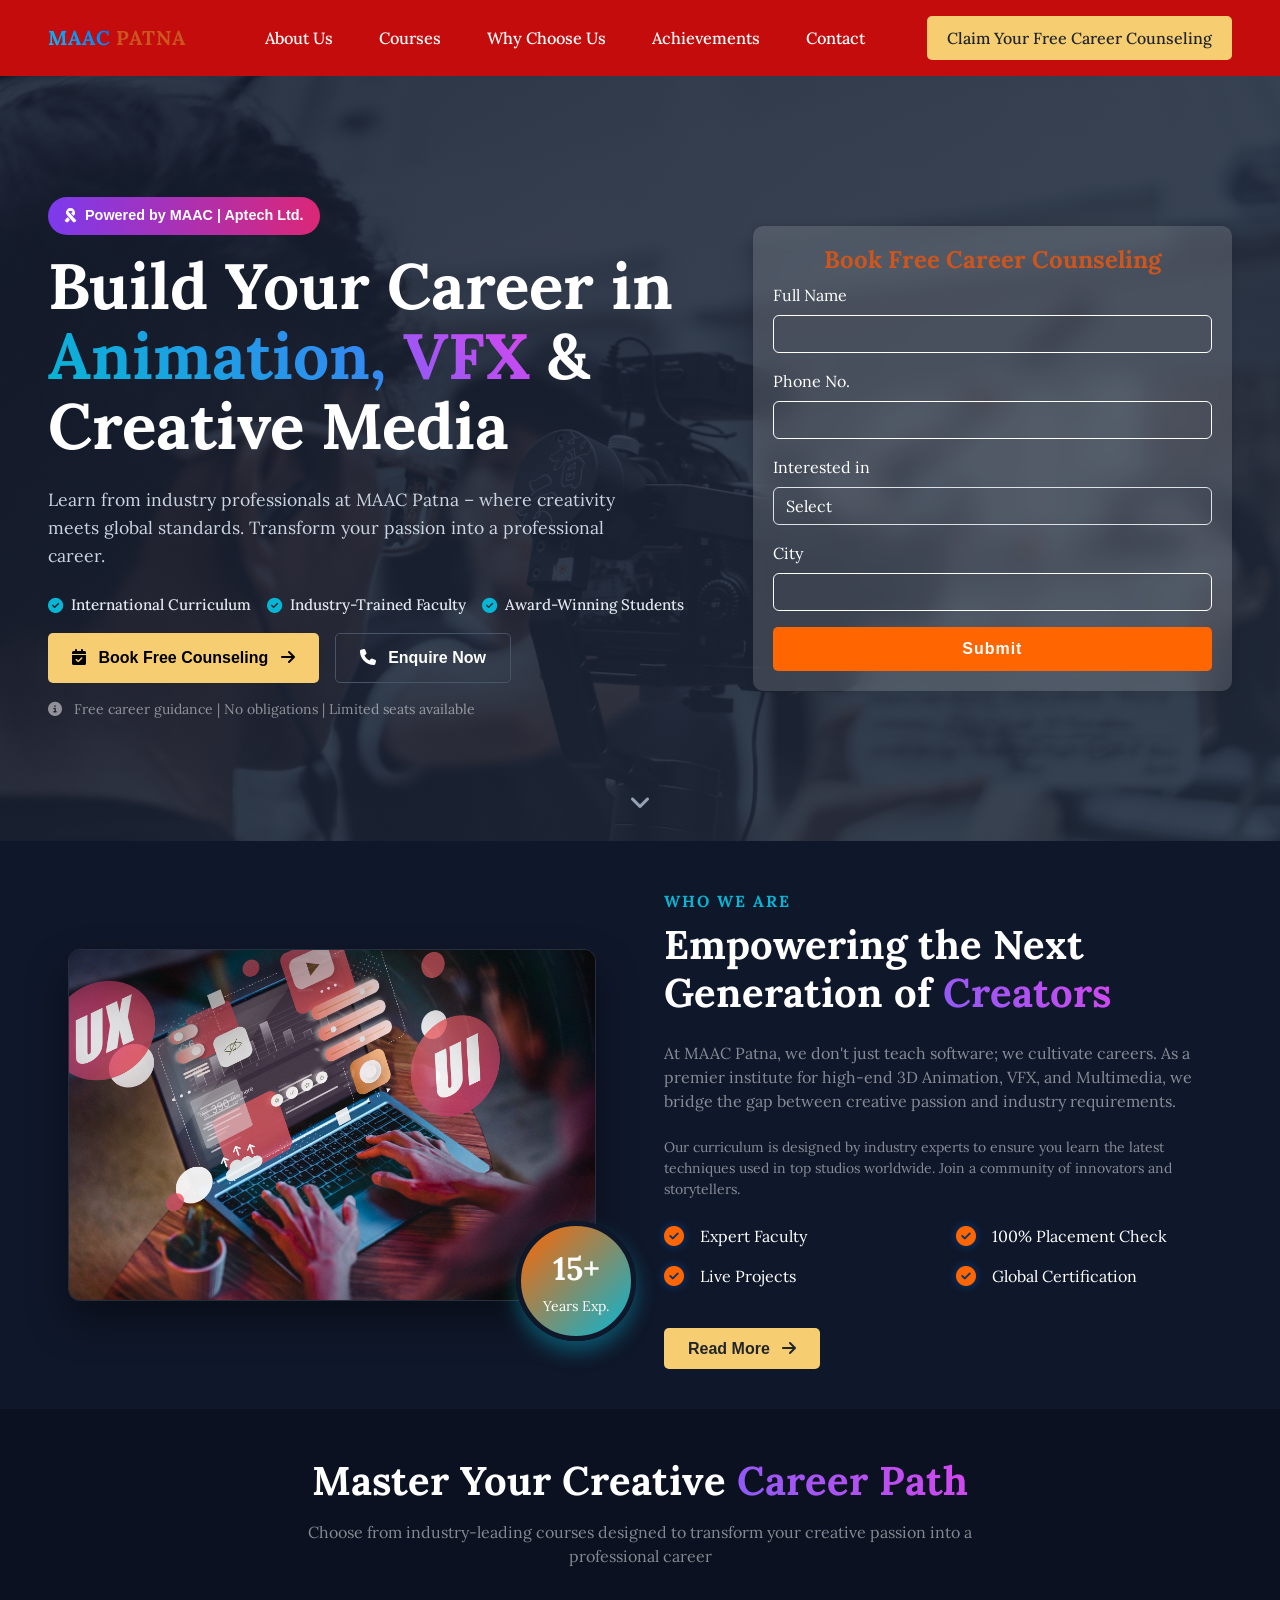
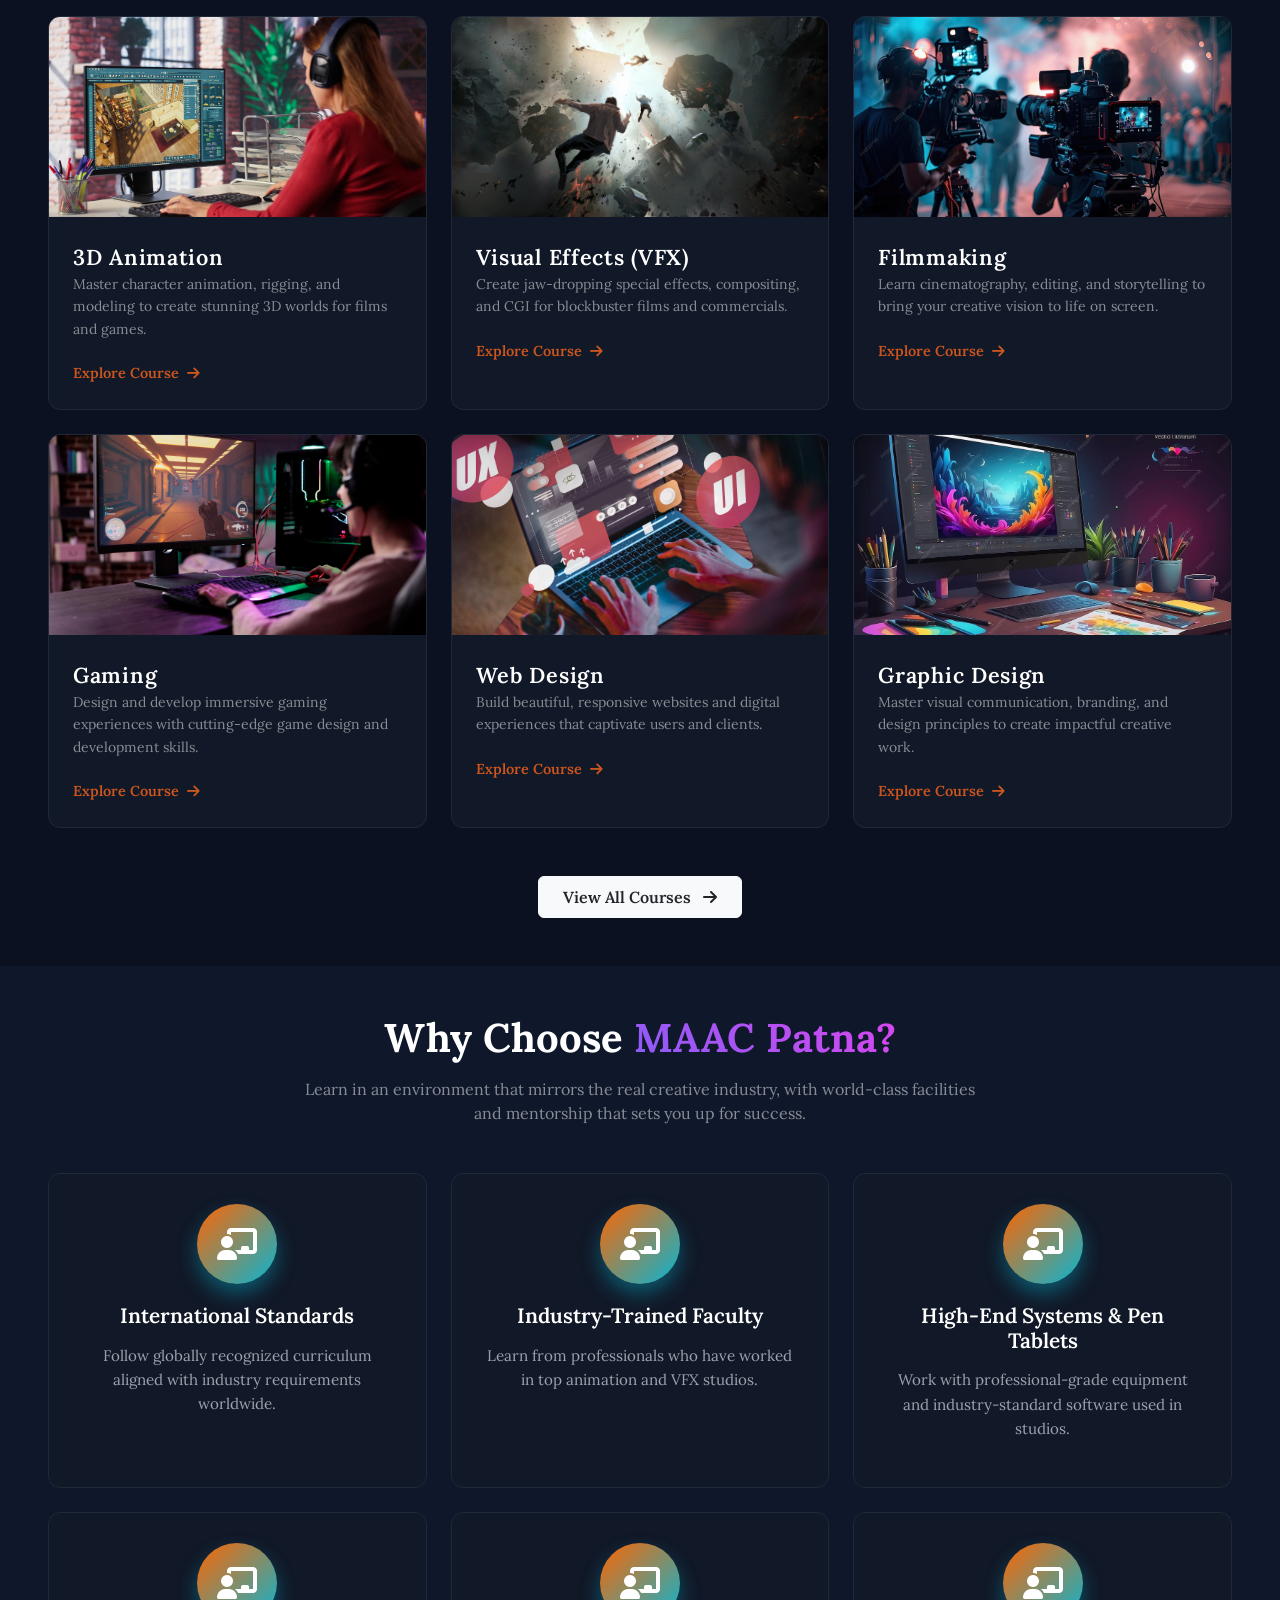
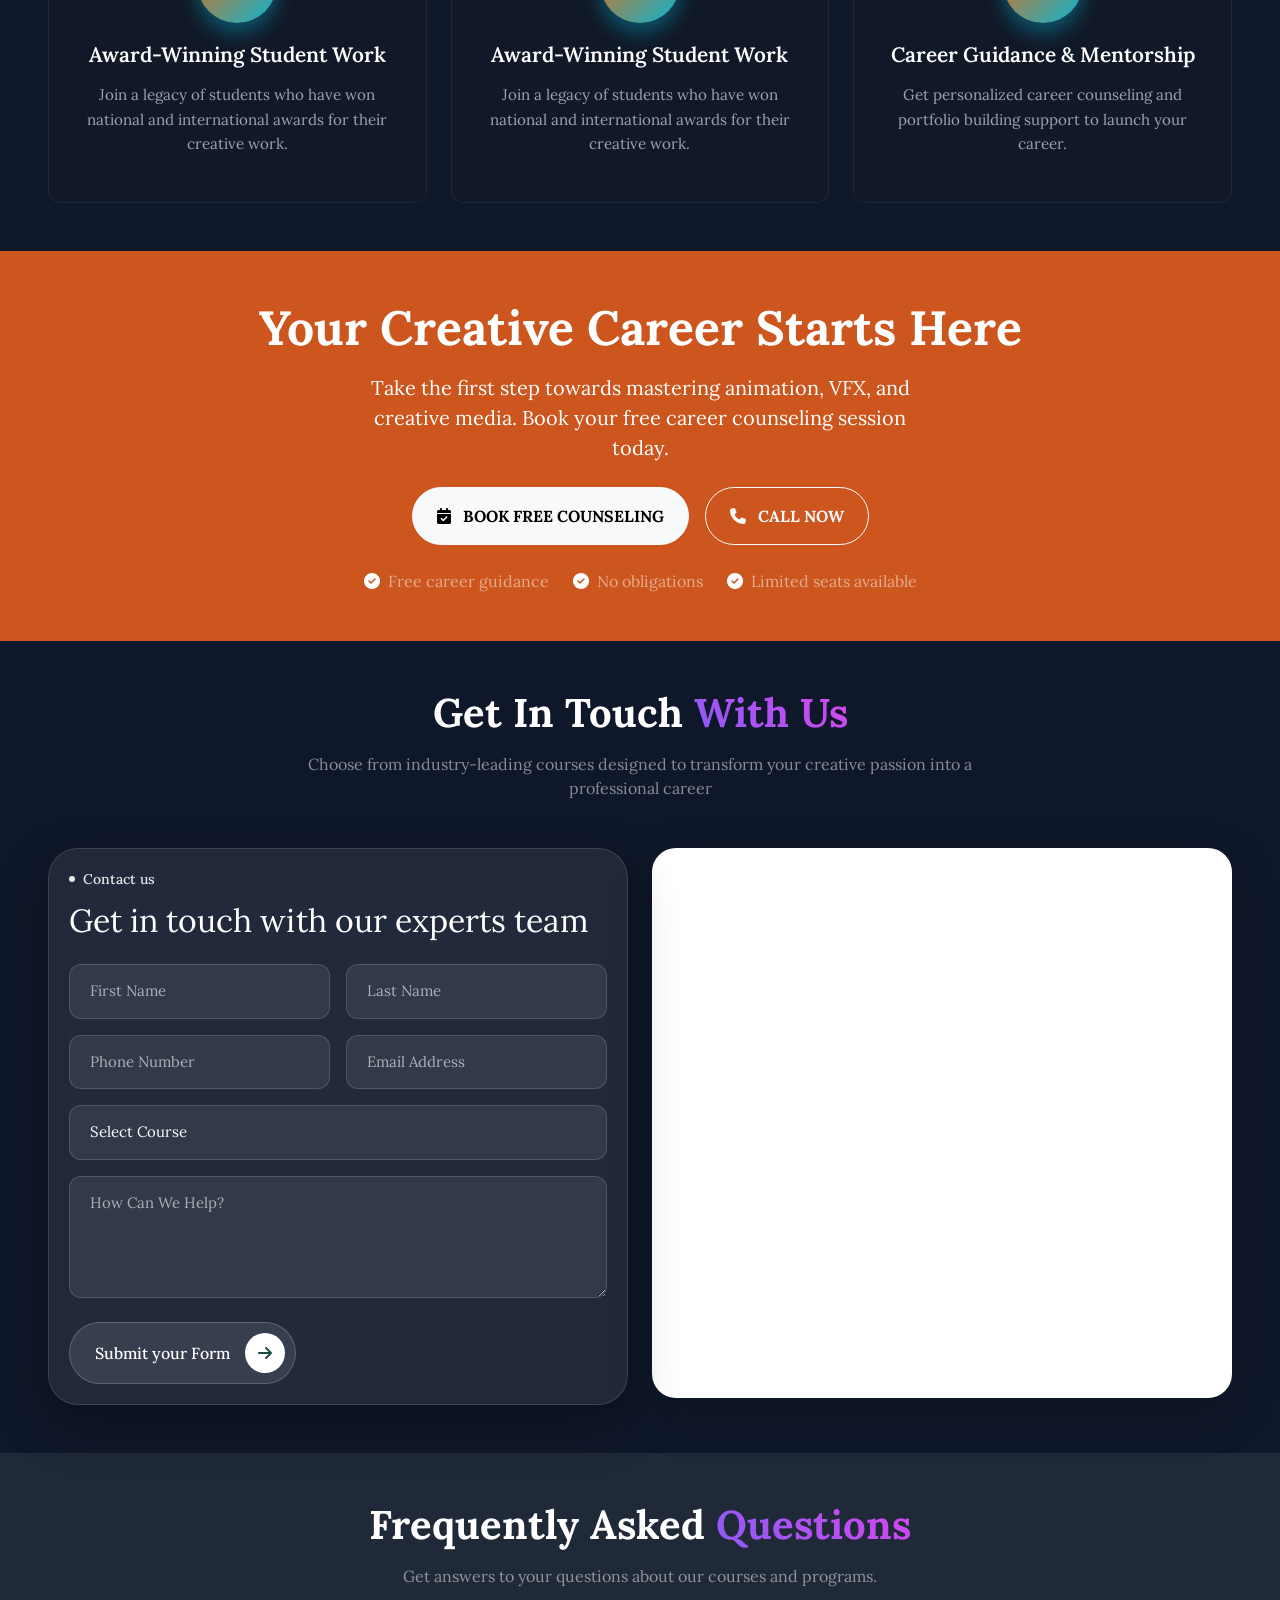
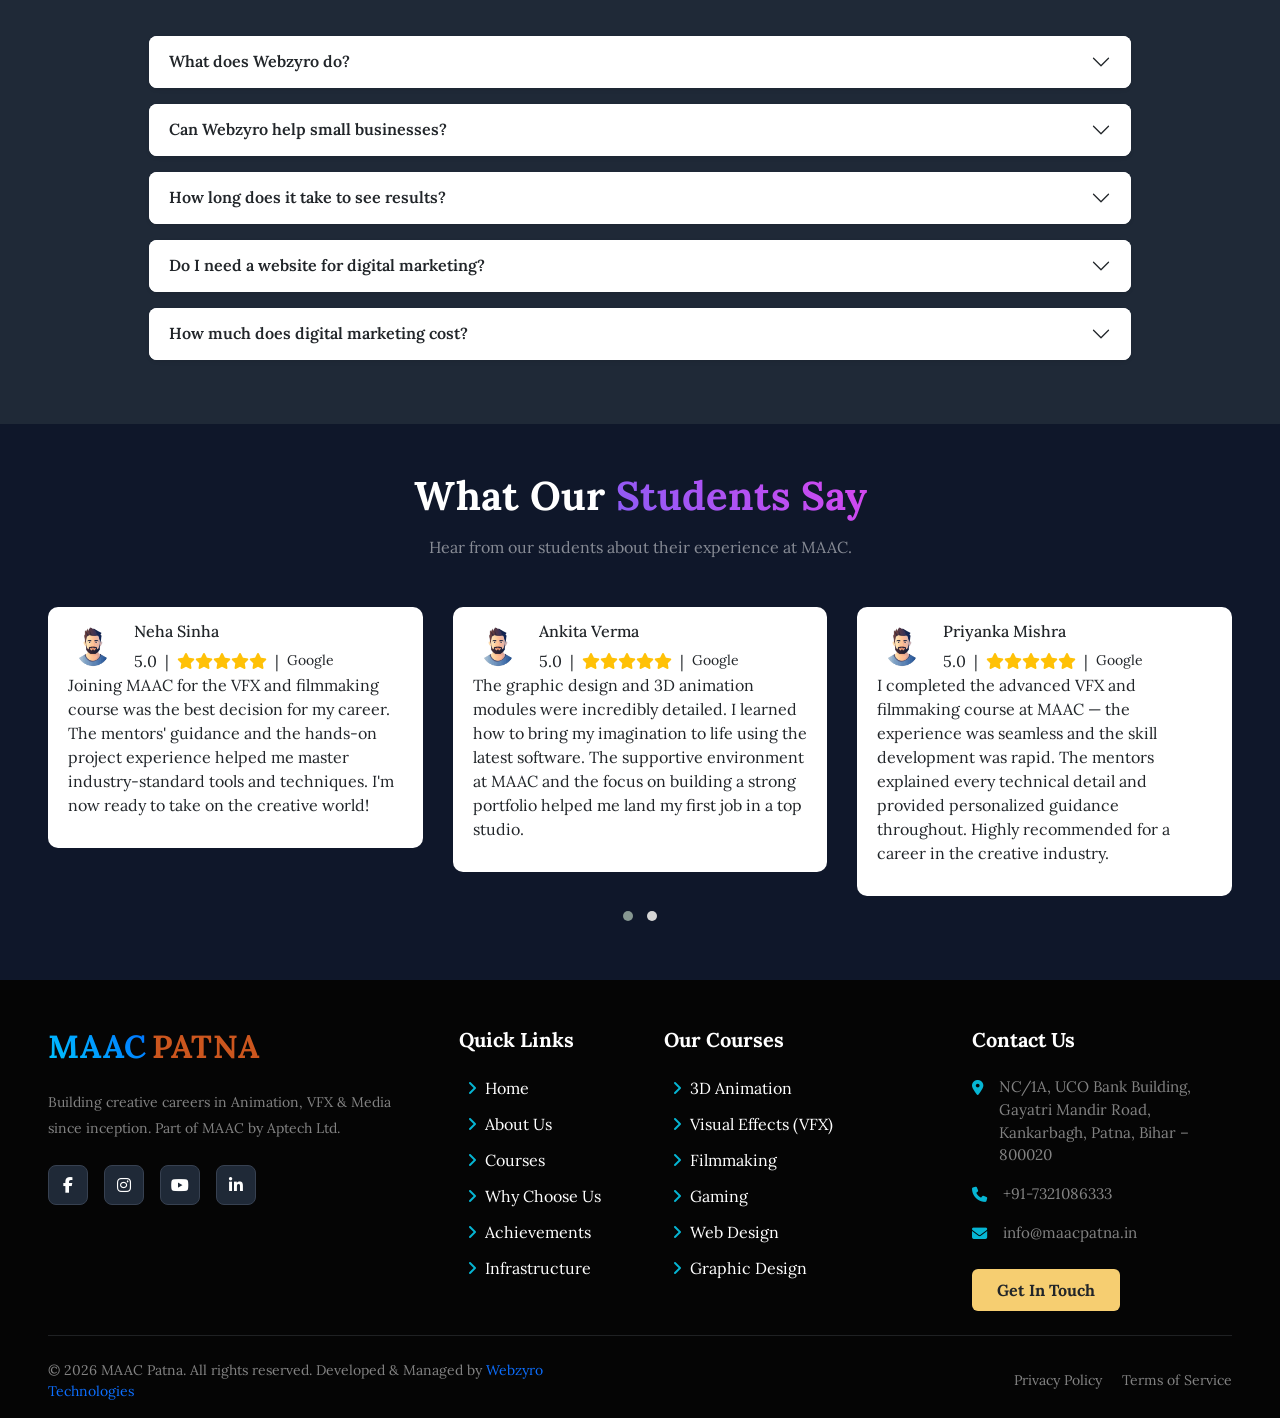
==== index.html @ 17f96e4e "create testimonial section" ====
<!doctype html>
<html lang="en">
  <head>
    <meta charset="UTF-8" />
    <meta name="viewport" content="width=device-width, initial-scale=1.0" />
    <title>Maac Patna</title>
    <link rel="stylesheet" href="style.css" />
    <!-- Bootstrap -->
    <link
      href="https://cdn.jsdelivr.net/npm/bootstrap@5.3.3/dist/css/bootstrap.min.css"
      rel="stylesheet"
      integrity="sha384-QWTKZyjpPEjISv5WaRU9OFeRpok6YctnYmDr5pNlyT2bRjXh0JMhjY6hW+ALEwIH"
      crossorigin="anonymous"
    />

    <!-- Fontawesome -->
    <link href="https://unpkg.com/aos@2.3.1/dist/aos.css" rel="stylesheet" />
    <link
      rel="stylesheet"
      href="https://cdnjs.cloudflare.com/ajax/libs/font-awesome/6.7.2/css/all.min.css"
      integrity="sha512-Evv84Mr4kqVGRNSgIGL/F/aIDqQb7xQ2vcrdIwxfjThSH8CSR7PBEakCr51Ck+w+/U6swU2Im1vVX0SVk9ABhg=="
      crossorigin="anonymous"
      referrerpolicy="no-referrer"
    />

    <!-- Owl Carousel -->
    <link
      rel="stylesheet"
      href="https://cdnjs.cloudflare.com/ajax/libs/OwlCarousel2/2.3.4/assets/owl.carousel.min.css"
    />
    <link
      rel="stylesheet"
      href="https://cdnjs.cloudflare.com/ajax/libs/OwlCarousel2/2.3.4/assets/owl.theme.default.min.css"
    />
  </head>
  <body>
    <!-- Navbar -->
    <nav class="navbar navbar-expand-lg custom-navbar py-3">
      <div class="container-fluid px-5">
        <a class="navbar-brand" href="/">
          <!-- Assuming user wants the text styled like the logo -->
          <!-- There is also a graphic in the image, but user said "in brand logo only add text Maac Patna" -->
          <!-- I'll add a placeholder icon if I can, but strict text request: -->
          <span class="brand-maac">MAAC</span>
          <span class="brand-patna">PATNA</span>
        </a>
        <button
          class="navbar-toggler"
          type="button"
          data-bs-toggle="collapse"
          data-bs-target="#navbarSupportedContent"
          aria-controls="navbarSupportedContent"
          aria-expanded="false"
          aria-label="Toggle navigation"
        >
          <span class="navbar-toggler-icon" style="filter: invert(1)"></span>
        </button>
        <div class="collapse navbar-collapse" id="navbarSupportedContent">
          <ul class="navbar-nav mx-auto mb-2 mb-lg-0">
            <li class="nav-item">
              <a class="nav-link" href="#">About Us</a>
            </li>
            <li class="nav-item">
              <a class="nav-link" href="#">Courses</a>
            </li>
            <li class="nav-item">
              <a class="nav-link" href="#">Why Choose Us</a>
            </li>
            <li class="nav-item">
              <a class="nav-link" href="#">Achievements</a>
            </li>
            <li class="nav-item">
              <a class="nav-link" href="#">Contact</a>
            </li>
          </ul>
          <div class="d-flex">
            <a href="#" class="btn-cta">Claim Your Free Career Counseling</a>
          </div>
        </div>
      </div>
    </nav>

    <!-- Main -->
    <main>
      <!-- Hero Section -->
      <section class="hero-section d-flex align-items-center">
        <div class="container-fluid px-2 px-lg-5">
          <div class="row g-4 align-items-center">
            <div class="col-lg-7 text-white">
              <div
                class="badge-custom mb-3"
                data-aos="fade-down"
                data-aos-delay="100"
              >
                <i class="fa-solid fa-ribbon me-2"></i> Powered by MAAC | Aptech
                Ltd.
              </div>
              <h1
                class="hero-title mb-4"
                data-aos="fade-up"
                data-aos-delay="200"
              >
                Build Your Career in
                <span class="text-gradient-cyan">Animation,</span>
                <span class="text-gradient-purple">VFX</span> & Creative Media
              </h1>
              <p class="hero-text mb-4" data-aos="fade-up" data-aos-delay="300">
                Learn from industry professionals at MAAC Patna – where
                creativity meets global standards. Transform your passion into a
                professional career.
              </p>

              <div
                class="d-flex flex-wrap gap-3 mb-3"
                data-aos="fade-up"
                data-aos-delay="400"
              >
                <div class="feature-item">
                  <i class="fa-solid fa-circle-check text-cyan me-2"></i>
                  International Curriculum
                </div>
                <div class="feature-item">
                  <i class="fa-solid fa-circle-check text-cyan me-2"></i>
                  Industry-Trained Faculty
                </div>
                <div class="feature-item">
                  <i class="fa-solid fa-circle-check text-cyan me-2"></i>
                  Award-Winning Students
                </div>
              </div>

              <div
                class="d-flex flex-wrap gap-3"
                data-aos="fade-up"
                data-aos-delay="500"
              >
                <button class="btn-hero-primary">
                  <i class="fa-solid fa-calendar-check me-2"></i> Book Free
                  Counseling <i class="fa-solid fa-arrow-right ms-2"></i>
                </button>
                <button class="btn-hero-secondary">
                  <i class="fa-solid fa-phone me-2"></i> Enquire Now
                </button>
              </div>

              <div
                class="mt-3 text-white-50 small"
                data-aos="fade-in"
                data-aos-delay="600"
              >
                <i class="fa-solid fa-circle-info me-2"></i> Free career
                guidance | No obligations | Limited seats available
              </div>
            </div>
            <div class="col-lg-5">
              <form id="hero-form">
                <h4>Book Free Career Counseling</h4>
                <div class="mb-3">
                  <label for="name" class="form-label">Full Name</label>
                  <input
                    type="text"
                    class="form-control"
                    id="name"
                    name="name"
                    autocomplete="off"
                    required
                  />
                </div>
                <div class="mb-3">
                  <label for="phone" class="form-label">Phone No.</label>
                  <input
                    type="tel"
                    class="form-control"
                    autocomplete="off"
                    id="phone"
                    name="phone"
                    title="Phone number must be 10 to 12 digits"
                    pattern="^(?:\+91|91)?[6-9]\d{9}$"
                    required
                  />
                </div>
                <div class="mb-3">
                  <label for="interested" class="form-label"
                    >Interested in</label
                  >
                  <select
                    name="interested"
                    id="interested"
                    class="form-control"
                    style="background-color: transparent; color: white"
                  >
                    <option value="" disabled selected>Select</option>
                    <option value="Animation">Animation</option>
                    <option value="VFX">VFX</option>
                    <option value="Creative Media">Creative Media</option>
                  </select>
                </div>

                <div class="mb-3">
                  <label for="city" class="form-label">City</label>
                  <input
                    type="text"
                    class="form-control"
                    autocomplete="off"
                    id="city"
                    name="city"
                    required
                  />
                </div>
                <button type="submit" class="btn btn-primary">Submit</button>
              </form>
            </div>
          </div>
        </div>

        <div class="scroll-down-indicator">
          <i class="fa-solid fa-angle-down"></i>
        </div>
      </section>

      <!-- About Section -->
      <section class="about-section py-5 d-flex align-items-center">
        <div class="container-fluid px-2 px-lg-5">
          <div class="row g-5 align-items-center">
            <div class="col-lg-6" data-aos="fade-right">
              <div class="about-img-wrapper position-relative">
                <!-- Main Image -->
                <div class="about-img main-img">
                  <img
                    src="/images/web.jpg"
                    alt="About MAAC"
                    class="img-fluid"
                  />
                </div>
                <!-- Decorative / Badge could go here -->
                <div
                  class="experience-badge d-none d-md-flex align-items-center justify-content-center"
                >
                  <div class="text-center">
                    <span class="fs-2 fw-bold d-block">15+</span>
                    <span class="small">Years Exp.</span>
                  </div>
                </div>
              </div>
            </div>
            <div class="col-lg-6" data-aos="fade-left">
              <div class="about-content text-white">
                <span
                  class="sub-heading text-cyan text-uppercase fw-bold mb-2 d-inline-block ls-2"
                  >Who We Are</span
                >
                <h2 class="mb-4 fw-bold display-6">
                  Empowering the Next Generation of
                  <span class="text-gradient-purple">Creators</span>
                </h2>
                <p class="text-white-50 mb-4 lead fs-6">
                  At MAAC Patna, we don't just teach software; we cultivate
                  careers. As a premier institute for high-end 3D Animation,
                  VFX, and Multimedia, we bridge the gap between creative
                  passion and industry requirements.
                </p>
                <p class="text-white-50 mb-4 small">
                  Our curriculum is designed by industry experts to ensure you
                  learn the latest techniques used in top studios worldwide.
                  Join a community of innovators and storytellers.
                </p>

                <div class="about-points mb-5">
                  <div class="row g-3">
                    <div class="col-sm-6">
                      <div class="d-flex align-items-center">
                        <i
                          class="fa-solid fa-circle-check text-cyan me-3 fs-5"
                        ></i>
                        <span>Expert Faculty</span>
                      </div>
                    </div>
                    <div class="col-sm-6">
                      <div class="d-flex align-items-center">
                        <i
                          class="fa-solid fa-circle-check text-cyan me-3 fs-5"
                        ></i>
                        <span>100% Placement Check</span>
                      </div>
                    </div>
                    <div class="col-sm-6">
                      <div class="d-flex align-items-center">
                        <i
                          class="fa-solid fa-circle-check text-cyan me-3 fs-5"
                        ></i>
                        <span>Live Projects</span>
                      </div>
                    </div>
                    <div class="col-sm-6">
                      <div class="d-flex align-items-center">
                        <i
                          class="fa-solid fa-circle-check text-cyan me-3 fs-5"
                        ></i>
                        <span>Global Certification</span>
                      </div>
                    </div>
                  </div>
                </div>

                <a href="#" class="btn-hero-primary text-dark px-4"
                  >Read More <i class="fa-solid fa-arrow-right ms-2"></i
                ></a>
              </div>
            </div>
          </div>
        </div>
      </section>

      <!-- Courses Section -->
      <section class="courses-section py-5">
        <div class="container-fluid px-2 px-lg-5">
          <div class="text-center mb-5" data-aos="fade-up">
            <h2 class="section-title">
              Master Your Creative
              <span class="text-gradient-purple">Career Path</span>
            </h2>
            <p class="section-subtitle text-white-50 mx-auto">
              Choose from industry-leading courses designed to transform your
              creative passion into a professional career
            </p>
          </div>

          <div class="row g-4">
            <!-- Card 1: 3D Animation -->
            <div
              class="col-md-6 col-lg-4"
              data-aos="fade-up"
              data-aos-delay="100"
            >
              <div class="course-card">
                <div class="card-img-wrapper">
                  <img
                    src="/images/3d.jpg"
                    alt="3D Animation"
                    class="img-fluid w-100"
                  />
                </div>
                <div class="card-body p-4">
                  <h4 class="card-title text-white">3D Animation</h4>
                  <p class="card-text text-white-50 small">
                    Master character animation, rigging, and modeling to create
                    stunning 3D worlds for films and games.
                  </p>
                  <a href="#" class="read-more-link"
                    >Explore Course <i class="fa-solid fa-arrow-right ms-1"></i
                  ></a>
                </div>
              </div>
            </div>

            <!-- Card 2: VFX -->
            <div
              class="col-md-6 col-lg-4"
              data-aos="fade-up"
              data-aos-delay="200"
            >
              <div class="course-card">
                <div class="card-img-wrapper">
                  <img
                    src="/images/vfx.jpg"
                    alt="VFX"
                    class="img-fluid w-100"
                  />
                </div>
                <div class="card-body p-4">
                  <h4 class="card-title text-white">Visual Effects (VFX)</h4>
                  <p class="card-text text-white-50 small">
                    Create jaw-dropping special effects, compositing, and CGI
                    for blockbuster films and commercials.
                  </p>
                  <a href="#" class="read-more-link"
                    >Explore Course <i class="fa-solid fa-arrow-right ms-1"></i
                  ></a>
                </div>
              </div>
            </div>

            <!-- Card 3: Filmmaking -->
            <div
              class="col-md-6 col-lg-4"
              data-aos="fade-up"
              data-aos-delay="300"
            >
              <div class="course-card">
                <div class="card-img-wrapper">
                  <img
                    src="/images/filmmaking.jpg"
                    alt="Filmmaking"
                    class="img-fluid w-100"
                  />
                </div>
                <div class="card-body p-4">
                  <h4 class="card-title text-white">Filmmaking</h4>
                  <p class="card-text text-white-50 small">
                    Learn cinematography, editing, and storytelling to bring
                    your creative vision to life on screen.
                  </p>
                  <a href="#" class="read-more-link"
                    >Explore Course <i class="fa-solid fa-arrow-right ms-1"></i
                  ></a>
                </div>
              </div>
            </div>

            <!-- Card 4: Gaming -->
            <div
              class="col-md-6 col-lg-4"
              data-aos="fade-up"
              data-aos-delay="400"
            >
              <div class="course-card">
                <div class="card-img-wrapper">
                  <img
                    src="/images/gamming.jpg"
                    alt="Gaming"
                    class="img-fluid w-100"
                  />
                </div>
                <div class="card-body p-4">
                  <h4 class="card-title text-white">Gaming</h4>
                  <p class="card-text text-white-50 small">
                    Design and develop immersive gaming experiences with
                    cutting-edge game design and development skills.
                  </p>
                  <a href="#" class="read-more-link"
                    >Explore Course <i class="fa-solid fa-arrow-right ms-1"></i
                  ></a>
                </div>
              </div>
            </div>

            <!-- Card 5: Web Design -->
            <div
              class="col-md-6 col-lg-4"
              data-aos="fade-up"
              data-aos-delay="500"
            >
              <div class="course-card">
                <div class="card-img-wrapper">
                  <img
                    src="/images/web.jpg"
                    alt="Web Design"
                    class="img-fluid w-100"
                  />
                </div>
                <div class="card-body p-4">
                  <h4 class="card-title text-white">Web Design</h4>
                  <p class="card-text text-white-50 small">
                    Build beautiful, responsive websites and digital experiences
                    that captivate users and clients.
                  </p>
                  <a href="#" class="read-more-link"
                    >Explore Course <i class="fa-solid fa-arrow-right ms-1"></i
                  ></a>
                </div>
              </div>
            </div>

            <!-- Card 6: Graphic Design -->
            <div
              class="col-md-6 col-lg-4"
              data-aos="fade-up"
              data-aos-delay="600"
            >
              <div class="course-card">
                <div class="card-img-wrapper">
                  <img
                    src="/images/graphic-desing.avif"
                    alt="Graphic Design"
                    class="img-fluid w-100"
                  />
                </div>
                <div class="card-body p-4">
                  <h4 class="card-title text-white">Graphic Design</h4>
                  <p class="card-text text-white-50 small">
                    Master visual communication, branding, and design principles
                    to create impactful creative work.
                  </p>
                  <a href="#" class="read-more-link"
                    >Explore Course <i class="fa-solid fa-arrow-right ms-1"></i
                  ></a>
                </div>
              </div>
            </div>
          </div>

          <div class="text-center mt-5" data-aos="fade-up" data-aos-delay="700">
            <a href="#" class="btn btn-light px-4 py-2 fw-semibold"
              >View All Courses <i class="fa-solid fa-arrow-right ms-2"></i
            ></a>
          </div>
        </div>
      </section>

      <!-- Why Choose Us -->
      <section class="py-5 why-choose-us">
        <div class="container-fluid px-2 px-lg-5">
          <div class="text-center mb-5" data-aos="fade-up">
            <h2 class="section-title">
              Why Choose
              <span class="text-gradient-purple">MAAC Patna?</span>
            </h2>
            <p class="section-subtitle text-white-50 mx-auto">
              Learn in an environment that mirrors the real creative industry,
              with world-class facilities and mentorship that sets you up for
              success.
            </p>
          </div>

          <div class="row g-4">
            <div class="col-md-4" data-aos="fade-up" data-aos-delay="100">
              <div class="feature-card">
                <div class="feature-icon">
                  <i class="fa-solid fa-chalkboard-teacher"></i>
                </div>
                <h4 class="feature-title">International Standards</h4>
                <p class="feature-description">
                  Follow globally recognized curriculum aligned with industry
                  requirements worldwide.
                </p>
              </div>
            </div>
            <div class="col-md-4" data-aos="fade-up" data-aos-delay="100">
              <div class="feature-card">
                <div class="feature-icon">
                  <i class="fa-solid fa-chalkboard-teacher"></i>
                </div>
                <h4 class="feature-title">Industry-Trained Faculty</h4>
                <p class="feature-description">
                  Learn from professionals who have worked in top animation and
                  VFX studios.
                </p>
              </div>
            </div>
            <div class="col-md-4" data-aos="fade-up" data-aos-delay="100">
              <div class="feature-card">
                <div class="feature-icon">
                  <i class="fa-solid fa-chalkboard-teacher"></i>
                </div>
                <h4 class="feature-title">High-End Systems & Pen Tablets</h4>
                <p class="feature-description">
                  Work with professional-grade equipment and industry-standard
                  software used in studios.
                </p>
              </div>
            </div>
            <div class="col-md-4" data-aos="fade-up" data-aos-delay="100">
              <div class="feature-card">
                <div class="feature-icon">
                  <i class="fa-solid fa-chalkboard-teacher"></i>
                </div>
                <h4 class="feature-title">Award-Winning Student Work</h4>
                <p class="feature-description">
                  Join a legacy of students who have won national and
                  international awards for their creative work.
                </p>
              </div>
            </div>
            <div class="col-md-4" data-aos="fade-up" data-aos-delay="100">
              <div class="feature-card">
                <div class="feature-icon">
                  <i class="fa-solid fa-chalkboard-teacher"></i>
                </div>
                <h4 class="feature-title">Award-Winning Student Work</h4>
                <p class="feature-description">
                  Join a legacy of students who have won national and
                  international awards for their creative work.
                </p>
              </div>
            </div>
            <div class="col-md-4" data-aos="fade-up" data-aos-delay="100">
              <div class="feature-card">
                <div class="feature-icon">
                  <i class="fa-solid fa-chalkboard-teacher"></i>
                </div>
                <h4 class="feature-title">Career Guidance & Mentorship</h4>
                <p class="feature-description">
                  Get personalized career counseling and portfolio building
                  support to launch your career.
                </p>
              </div>
            </div>
          </div>
        </div>
      </section>

      <!-- Cta Section -->
      <section class="py-5 cta-section">
        <div class="container-fluid px-2 px-lg-5 text-center text-white">
          <h2 class="mb-3 fw-bold display-5">
            Your Creative Career Starts Here
          </h2>
          <p class="mb-4 lead" id="cta-text">
            Take the first step towards mastering animation, VFX, and creative
            media. Book your free career counseling session today.
          </p>

          <div class="d-flex flex-wrap justify-content-center gap-3 mb-4">
            <button
              class="btn btn-light fw-bold px-4 py-3 rounded-pill text-uppercase"
            >
              <i class="fa-solid fa-calendar-check me-2"></i> Book Free
              Counseling
            </button>
            <button
              class="btn btn-outline-light fw-bold px-4 py-3 rounded-pill text-uppercase"
            >
              <i class="fa-solid fa-phone me-2"></i> Call Now
            </button>
          </div>

          <div
            class="d-flex flex-wrap justify-content-center gap-4 text-white-50 fs-6"
          >
            <div class="d-flex align-items-center">
              <i class="fa-solid fa-circle-check text-white me-2"></i>
              <span>Free career guidance</span>
            </div>
            <div class="d-flex align-items-center">
              <i class="fa-solid fa-circle-check text-white me-2"></i>
              <span>No obligations</span>
            </div>
            <div class="d-flex align-items-center">
              <i class="fa-solid fa-circle-check text-white me-2"></i>
              <span>Limited seats available</span>
            </div>
          </div>
        </div>
      </section>

      <!-- Contact Section -->
      <section class="contact-section py-5">
        <div class="container-fluid px-2 px-lg-5">
          <div class="text-center mb-5" data-aos="fade-up">
            <h2 class="section-title">
              Get In Touch
              <span class="text-gradient-purple">With Us</span>
            </h2>
            <p class="section-subtitle text-white-50 mx-auto">
              Choose from industry-leading courses designed to transform your
              creative passion into a professional career
            </p>
          </div>

          <div class="row g-4">
            <div class="col-md-6">
              <div class="contact-form-card2">
                <div class="contact-header mb-4">
                  <span class="contact-tag">Contact us</span>
                  <h2 class="contact-title">
                    Get in touch with our experts team
                  </h2>
                </div>
                <form id="mainContactForm">
                  <div class="row g-3">
                    <div class="col-md-6">
                      <label for="first_name" class="visually-hidden"
                        >First Name</label
                      >
                      <input
                        type="text"
                        class="form-control contact-input"
                        id="first_name"
                        placeholder="First Name"
                        name="first_name"
                        autocomplete="off"
                        required
                      />
                    </div>
                    <div class="col-md-6">
                      <label for="last_name" class="visually-hidden"
                        >Last Name</label
                      >
                      <input
                        type="text"
                        class="form-control contact-input"
                        id="last_name"
                        placeholder="Last Name"
                        name="last_name"
                        autocomplete="off"
                      />
                    </div>
                    <div class="col-md-6">
                      <label for="phone" class="visually-hidden"
                        >Phone Number</label
                      >
                      <input
                        type="tel"
                        class="form-control contact-input"
                        id="phone"
                        placeholder="Phone Number"
                        name="phone"
                        autocomplete="off"
                        pattern="^(?:\+91|91)?[6-9]\d{9}$"
                        title="Phone number must be 10 to 12 digits"
                        required
                      />
                    </div>
                    <div class="col-md-6">
                      <label for="email" class="visually-hidden"
                        >Email Address</label
                      >
                      <input
                        type="email"
                        class="form-control contact-input"
                        id="email"
                        placeholder="Email Address"
                        name="email"
                        autocomplete="off"
                      />
                    </div>
                    <div class="col-12">
                      <label for="course" class="visually-hidden"
                        >Select Course</label
                      >
                      <select
                        class="form-select contact-input"
                        name="course"
                        id="course"
                        required
                      >
                        <option value="">Select Course</option>
                        <option value="Animation">Animation</option>
                        <option value="VFX">VFX</option>
                        <option value="Creative Media">Creative Media</option>
                      </select>
                    </div>
                    <div class="col-12">
                      <label for="message" class="visually-hidden"
                        >How Can We Help?</label
                      >
                      <textarea
                        class="form-control contact-input"
                        id="message"
                        rows="4"
                        placeholder="How Can We Help?"
                        name="message"
                        autocomplete="off"
                      ></textarea>
                    </div>
                    <div class="col-12 mt-4">
                      <button type="submit" class="btn-submit-pill">
                        <span>Submit your Form</span>
                        <div class="arrow-circle">
                          <i
                            class="fa-solid fa-arrow-right"
                            aria-hidden="true"
                          ></i>
                        </div>
                      </button>
                    </div>
                  </div>
                </form>
              </div>
            </div>
            <div class="col-md-6">
              <div class="map-wrapper shadow-lg">
                <iframe
                  title="Google Map — Webzyro Digital Technologies, Patna"
                  src="https://www.google.com/maps/embed?pb=!1m18!1m12!1m3!1d3597.454312181564!2d85.10742137474139!3d25.623043114322094!2m3!1f0!2f0!3f0!3m2!1i1024!2i768!4f13.1!3m3!1m2!1s0x861a64cc4e301c33%3A0xe17e99fff75a1d2b!2sWebzyro%20Digital%20Technologies%20-%20Best%20Digital%20Marketing%20Company%20Agency%20in%20Patna%20%7C%20Website%20Development%20%26%20SEO%20Company%20in%20Patna!5e0!3m2!1sen!2sin!4v1766215668336!5m2!1sen!2sin"
                  width="100%"
                  height="100%"
                  style="border: 0; border-radius: 24px"
                  allowfullscreen=""
                  loading="lazy"
                  referrerpolicy="no-referrer-when-downgrade"
                >
                </iframe>
              </div>
            </div>
          </div>
        </div>
      </section>

      <!-- Faq Section -->
      <section class="py-5 faq-section">
        <div class="container-fluid px-2 px-lg-5">
          <div class="text-center mb-5" data-aos="fade-up">
            <h2 class="section-title">
              Frequently Asked
              <span class="text-gradient-purple">Questions</span>
            </h2>
            <p class="section-subtitle text-white-50 mx-auto">
              Get answers to your questions about our courses and programs.
            </p>
          </div>
          <div class="row justify-content-center">
            <div class="col-lg-10">
              <div class="accordion custom-accordion" id="hairFAQ">
                <!-- FAQ Item 1 -->
                <div class="accordion-item border-0 mb-3 rounded-3 shadow-sm">
                  <h2 class="accordion-header">
                    <button
                      class="accordion-button collapsed fw-semibold rounded-3"
                      type="button"
                      data-bs-toggle="collapse"
                      data-bs-target="#faq1"
                    >
                      What does Webzyro do?
                    </button>
                  </h2>
                  <div
                    id="faq1"
                    class="accordion-collapse collapse"
                    data-bs-parent="#hairFAQ"
                  >
                    <div class="accordion-body text-secondary">
                      Webzyro is a digital marketing company that helps
                      businesses grow online. We create websites, run ads on
                      Google and social media, improve your search rankings, and
                      help you get more customers.
                    </div>
                  </div>
                </div>

                <!-- FAQ Item 2 -->
                <div class="accordion-item border-0 mb-3 rounded-3 shadow-sm">
                  <h2 class="accordion-header">
                    <button
                      class="accordion-button collapsed fw-semibold rounded-3"
                      type="button"
                      data-bs-toggle="collapse"
                      data-bs-target="#faq2"
                    >
                      Can Webzyro help small businesses?
                    </button>
                  </h2>
                  <div
                    id="faq2"
                    class="accordion-collapse collapse"
                    data-bs-parent="#hairFAQ"
                  >
                    <div class="accordion-body text-secondary">
                      Yes, absolutely! We love working with small businesses. We
                      offer affordable marketing solutions that help you reach
                      more people and grow your brand online.
                    </div>
                  </div>
                </div>

                <!-- FAQ Item 3 -->
                <div class="accordion-item border-0 mb-3 rounded-3 shadow-sm">
                  <h2 class="accordion-header">
                    <button
                      class="accordion-button collapsed fw-semibold rounded-3"
                      type="button"
                      data-bs-toggle="collapse"
                      data-bs-target="#faq3"
                    >
                      How long does it take to see results?
                    </button>
                  </h2>
                  <div
                    id="faq3"
                    class="accordion-collapse collapse"
                    data-bs-parent="#hairFAQ"
                  >
                    <div class="accordion-body text-secondary">
                      Some results, like from ads, can be seen in just a few
                      days. Others, like SEO (getting ranked on Google), may
                      take a few months. We always keep you updated on the
                      progress.
                    </div>
                  </div>
                </div>

                <!-- FAQ Item 4 -->
                <div class="accordion-item border-0 mb-3 rounded-3 shadow-sm">
                  <h2 class="accordion-header">
                    <button
                      class="accordion-button collapsed fw-semibold rounded-3"
                      type="button"
                      data-bs-toggle="collapse"
                      data-bs-target="#faq4"
                    >
                      Do I need a website for digital marketing?
                    </button>
                  </h2>
                  <div
                    id="faq4"
                    class="accordion-collapse collapse"
                    data-bs-parent="#hairFAQ"
                  >
                    <div class="accordion-body text-secondary">
                      Having a website helps a lot, but it’s not a must. We can
                      still run ads, manage your social media, and promote your
                      business online. If you don’t have a site, we can build
                      one for you.
                    </div>
                  </div>
                </div>

                <!-- FAQ Item 5 -->
                <div class="accordion-item border-0 mb-3 rounded-3 shadow-sm">
                  <h2 class="accordion-header">
                    <button
                      class="accordion-button collapsed fw-semibold rounded-3"
                      type="button"
                      data-bs-toggle="collapse"
                      data-bs-target="#faq5"
                    >
                      How much does digital marketing cost?
                    </button>
                  </h2>
                  <div
                    id="faq5"
                    class="accordion-collapse collapse"
                    data-bs-parent="#hairFAQ"
                  >
                    <div class="accordion-body text-secondary">
                      It depends on your goals and the services you choose. We
                      offer flexible plans to fit your budget — whether you're
                      just starting or want to scale up your marketing.
                    </div>
                  </div>
                </div>
              </div>
            </div>
          </div>
        </div>
      </section>

      <!-- Testimonial Section -->
      <section class="testimonial-section py-5">
        <div class="container-fluid px-2 px-lg-5">
          <div class="text-center mb-5" data-aos="fade-up">
            <h2 class="section-title">
              What Our
              <span class="text-gradient-purple">Students Say</span>
            </h2>
            <p class="section-subtitle text-white-50 mx-auto">
              Hear from our students about their experience at MAAC.
            </p>
          </div>

          <div class="mt-4">
            <div class="owl-carousel testimonials-carousel owl-theme">
              <!-- Testimonial 1 -->
              <div class="testimonial-card">
                <div class="testimonial-card-wrapper">
                  <div class="d-flex align-items-center gap-3">
                    <div class="testimonial-img">
                      <img
                        src="/images/profile-img.png"
                        alt="patient-one"
                        class="img-fluid object-fit-cover"
                      />
                    </div>
                    <div class="d-flex flex-column">
                      <h6 class="testimonial-author">Neha Sinha</h6>
                      <div class="d-flex align-items-center gap-2">
                        <span>5.0</span> |
                        <div class="d-flex align-items-center">
                          <i class="fa-solid fa-star text-warning"></i>
                          <i class="fa-solid fa-star text-warning"></i>
                          <i class="fa-solid fa-star text-warning"></i>
                          <i class="fa-solid fa-star text-warning"></i>
                          <i class="fa-solid fa-star text-warning"></i>
                        </div>
                        | <small class="icon">Google</small>
                      </div>
                    </div>
                  </div>
                  <p>
                    Joining MAAC for the VFX and filmmaking course was the best
                    decision for my career. The mentors' guidance and the
                    hands-on project experience helped me master
                    industry-standard tools and techniques. I'm now ready to
                    take on the creative world!
                  </p>
                </div>
              </div>

              <!-- Testimonial 2 -->
              <div class="testimonial-card">
                <div class="testimonial-card-wrapper">
                  <div class="d-flex align-items-center gap-3">
                    <div class="testimonial-img">
                      <img
                        src="/images/profile-img.png"
                        alt="patient-two"
                        class="img-fluid object-fit-cover"
                      />
                    </div>
                    <div class="d-flex flex-column">
                      <h6 class="testimonial-author">Ankita Verma</h6>
                      <div class="d-flex align-items-center gap-2">
                        <span>5.0</span> |
                        <div class="d-flex align-items-center">
                          <i class="fa-solid fa-star text-warning"></i>
                          <i class="fa-solid fa-star text-warning"></i>
                          <i class="fa-solid fa-star text-warning"></i>
                          <i class="fa-solid fa-star text-warning"></i>
                          <i class="fa-solid fa-star text-warning"></i>
                        </div>
                        | <small class="icon">Google</small>
                      </div>
                    </div>
                  </div>
                  <p>
                    The graphic design and 3D animation modules were incredibly
                    detailed. I learned how to bring my imagination to life
                    using the latest software. The supportive environment at
                    MAAC and the focus on building a strong portfolio helped me
                    land my first job in a top studio.
                  </p>
                </div>
              </div>

              <!-- Testimonial 3 -->
              <div class="testimonial-card">
                <div class="testimonial-card-wrapper">
                  <div class="d-flex align-items-center gap-3">
                    <div class="testimonial-img">
                      <img
                        src="/images/profile-img.png"
                        alt="patient-three"
                        class="img-fluid object-fit-cover"
                      />
                    </div>
                    <div class="d-flex flex-column">
                      <h6 class="testimonial-author">Priyanka Mishra</h6>
                      <div class="d-flex align-items-center gap-2">
                        <span>5.0</span> |
                        <div class="d-flex align-items-center">
                          <i class="fa-solid fa-star text-warning"></i>
                          <i class="fa-solid fa-star text-warning"></i>
                          <i class="fa-solid fa-star text-warning"></i>
                          <i class="fa-solid fa-star text-warning"></i>
                          <i class="fa-solid fa-star text-warning"></i>
                        </div>
                        | <small class="icon">Google</small>
                      </div>
                    </div>
                  </div>
                  <p>
                    I completed the advanced VFX and filmmaking course at MAAC —
                    the experience was seamless and the skill development was
                    rapid. The mentors explained every technical detail and
                    provided personalized guidance throughout. Highly
                    recommended for a career in the creative industry.
                  </p>
                </div>
              </div>

              <!-- Testimonial 4 -->
              <div class="testimonial-card">
                <div class="testimonial-card-wrapper">
                  <div class="d-flex align-items-center gap-3">
                    <div class="testimonial-img">
                      <img
                        src="/images/profile-img.png"
                        alt="patient-four"
                        class="img-fluid object-fit-cover"
                      />
                    </div>
                    <div class="d-flex flex-column">
                      <h6 class="testimonial-author">Ritika Kumar</h6>
                      <div class="d-flex align-items-center gap-2">
                        <span>5.0</span> |
                        <div class="d-flex align-items-center">
                          <i class="fa-solid fa-star text-warning"></i>
                          <i class="fa-solid fa-star text-warning"></i>
                          <i class="fa-solid fa-star text-warning"></i>
                          <i class="fa-solid fa-star text-warning"></i>
                          <i class="fa-solid fa-star text-warning"></i>
                        </div>
                        | <small class="icon">Google</small>
                      </div>
                    </div>
                  </div>
                  <p>
                    From mastering complex VFX shots to understanding the
                    nuances of graphic design, MAAC offers a truly holistic
                    learning experience. The mentors focus on industry-relevant
                    skills, helping us build a professional portfolio that
                    stands out. It's the perfect place for anyone serious about
                    a career in filmmaking!
                  </p>
                </div>
              </div>
            </div>
          </div>
        </div>
      </section>
    </main>
    <!-- Footer -->
    <footer class="footer-section pt-5 pb-3">
      <div class="container-fluid px-2 px-lg-5">
        <div class="row g-5">
          <!-- Col 1: Brand & Social -->
          <div class="col-lg-4 col-md-6 mb-4 mb-lg-0">
            <div class="mb-4">
              <!-- Placeholder for Brand Logo -->
              <h2 class="navbar-brand text-white mb-3" style="font-size: 2rem">
                <span class="brand-maac">MAAC</span>
                <span class="brand-patna">PATNA</span>
              </h2>
            </div>
            <p class="text-white-50 mb-4 small" style="line-height: 1.8">
              Building creative careers in Animation, VFX & Media since
              inception. Part of MAAC by Aptech Ltd.
            </p>
            <div class="social-icons d-flex gap-3">
              <a
                href="https://www.facebook.com/profile.php?id=61586894496240"
                target="_blank"
                class="social-icon"
                ><i class="fa-brands fa-facebook-f"></i
              ></a>
              <a
                href="https://www.instagram.com/maac_kankarbagh_patna/"
                target="_blank"
                class="social-icon"
                ><i class="fa-brands fa-instagram"></i
              ></a>
              <a href="#" class="social-icon"
                ><i class="fa-brands fa-youtube"></i
              ></a>
              <a href="#" class="social-icon"
                ><i class="fa-brands fa-linkedin-in"></i
              ></a>
            </div>
          </div>

          <!-- Col 2: Quick Links -->
          <div class="col-lg-2 col-md-6 mb-4 mb-lg-0">
            <h5 class="text-white fw-bold mb-4">Quick Links</h5>
            <ul class="list-unstyled footer-links ps-2">
              <li class="d-flex align-items-center gap-2">
                <i class="fa-solid fa-angle-right text-cyan"></i
                ><a href="#">Home</a>
              </li>
              <li class="d-flex align-items-center gap-2">
                <i class="fa-solid fa-angle-right text-cyan"></i
                ><a href="#">About Us</a>
              </li>
              <li class="d-flex align-items-center gap-2">
                <i class="fa-solid fa-angle-right text-cyan"></i
                ><a href="#">Courses</a>
              </li>
              <li class="d-flex align-items-center gap-2">
                <i class="fa-solid fa-angle-right text-cyan"></i
                ><a href="#">Why Choose Us</a>
              </li>
              <li class="d-flex align-items-center gap-2">
                <i class="fa-solid fa-angle-right text-cyan"></i
                ><a href="#">Achievements</a>
              </li>
              <li class="d-flex align-items-center gap-2">
                <i class="fa-solid fa-angle-right text-cyan"></i
                ><a href="#">Infrastructure</a>
              </li>
            </ul>
          </div>

          <!-- Col 3: Our Courses -->
          <div class="col-lg-3 col-md-6 mb-4 mb-lg-0">
            <h5 class="text-white fw-bold mb-4">Our Courses</h5>
            <ul class="list-unstyled footer-links ps-2">
              <li class="d-flex align-items-center gap-2">
                <i class="fa-solid fa-angle-right text-cyan"></i
                ><a href="#">3D Animation</a>
              </li>
              <li class="d-flex align-items-center gap-2">
                <i class="fa-solid fa-angle-right text-cyan"></i
                ><a href="#">Visual Effects (VFX)</a>
              </li>
              <li class="d-flex align-items-center gap-2">
                <i class="fa-solid fa-angle-right text-cyan"></i
                ><a href="#">Filmmaking</a>
              </li>
              <li class="d-flex align-items-center gap-2">
                <i class="fa-solid fa-angle-right text-cyan"></i
                ><a href="#">Gaming</a>
              </li>
              <li class="d-flex align-items-center gap-2">
                <i class="fa-solid fa-angle-right text-cyan"></i
                ><a href="#">Web Design</a>
              </li>
              <li class="d-flex align-items-center gap-2">
                <i class="fa-solid fa-angle-right text-cyan"></i
                ><a href="#">Graphic Design</a>
              </li>
            </ul>
          </div>

          <!-- Col 4: Contact Us -->
          <div class="col-lg-3 col-md-6">
            <h5 class="text-white fw-bold mb-4">Contact Us</h5>
            <ul class="list-unstyled footer-contact text-white-50">
              <li class="mb-3 d-flex">
                <i class="fa-solid fa-location-dot text-cyan me-3 mt-1"></i>
                <span
                  >NC/1A, UCO Bank Building, Gayatri Mandir Road, Kankarbagh,
                  Patna, Bihar – 800020</span
                >
              </li>
              <li class="mb-3 d-flex">
                <i class="fa-solid fa-phone text-cyan me-3 mt-1"></i>
                <a href="tel:+917321086333" class="text-decoration-none"
                  >+91-7321086333</a
                >
              </li>
              <li class="mb-3 d-flex">
                <i class="fa-solid fa-envelope text-cyan me-3 mt-1"></i>
                <a href="mailto:info@maacpatna.in" class="text-decoration-none"
                  >info@maacpatna.in</a
                >
              </li>
            </ul>
            <a
              href="#"
              class="btn btn-hero-primary text-dark fw-bold px-4 py-2 mt-2"
              >Get In Touch</a
            >
          </div>
        </div>

        <hr class="border-secondary my-4 opacity-25" />

        <div class="row align-items-center text-white-50 small">
          <div class="col-md-6 text-center text-md-start mb-3 mb-md-0">
            &copy; 2026 MAAC Patna. All rights reserved. Developed & Managed by
            <a
              href="https://www.webzyro.com"
              target="_blank"
              class="text-primary text-decoration-none hover-white"
              >Webzyro Technologies</a
            >
          </div>
          <div class="col-md-6 text-center text-md-end">
            <a
              href="#"
              class="text-white-50 text-decoration-none me-3 hover-white"
              >Privacy Policy</a
            >
            <a href="#" class="text-white-50 text-decoration-none hover-white"
              >Terms of Service</a
            >
          </div>
        </div>
      </div>
    </footer>

    <script
      src="https://cdn.jsdelivr.net/npm/bootstrap@5.3.3/dist/js/bootstrap.bundle.min.js"
      integrity="sha384-YvpcrYf0tY3lHB60NNkmXc5s9fDVZLESaAA55NDzOxhy9GkcIdslK1eN7N6jIeHz"
      crossorigin="anonymous"
    ></script>

    <!-- owl Carousel -->
    <script src="https://code.jquery.com/jquery-3.6.0.min.js"></script>
    <script src="https://cdnjs.cloudflare.com/ajax/libs/OwlCarousel2/2.3.4/owl.carousel.min.js"></script>

    <script src="https://unpkg.com/aos@2.3.1/dist/aos.js"></script>
    <script src="index.js"></script>
  </body>
</html>
---- style.css ----
@import url('https://fonts.googleapis.com/css2?family=Lora:ital,wght@0,400..700;1,400..700&display=swap');


:root {
  --primary-bg: #C40C0C; 
  --brand-maac: #FF6500; 
  --brand-patna: #CC561E; 
  --btn-cyan: #F6CE71; 
}

body {
  font-family: "Lora", serif !important;
  background-color: #f8f9fa; /* Default light body background */
}

a {
    text-decoration: none !important;
    color: inherit !important;
}

/* Navbar container */
.custom-navbar {
  background-color: var(--primary-bg);
  padding: 15px 0;
}

/* Branding */
.navbar-brand {
  font-weight: 800;
  font-size: 3rem;
  letter-spacing: 1px;
  display: flex;
  align-items: center;
}

.brand-maac {
  color: #2b70fa; /* Or a gradient if possible, sticking to solid for simplicity first */
  background: -webkit-linear-gradient(45deg, #00c6ff, #0072ff);
  -webkit-background-clip: text;
  background-clip: text;
  -webkit-text-fill-color: transparent;
  margin-right: 5px;
}

.brand-patna {
  color: var(--brand-patna);
}

/* Logo Image placeholder if needed, though user said "only add text Maac Patna"
   The image shows a graphic logo too, but user specific instructions take precedence 
   "in brand logo only add text Maac Patna". I will stick to text as requested. */


/* Navigation Links */
.navbar-nav .nav-link {
  color: #ffffff !important;
  font-weight: 500;
  margin-left: 15px;
  margin-right: 15px;
  font-size: 1.02rem;
  transition: color 0.3s ease;
}

.navbar-nav .nav-link:hover {
  color: var(--btn-cyan) !important;
}

/* CTA Button */
.btn-cta {
  background-color: var(--btn-cyan);
  color: #fff;
  font-weight: 500;
  border-radius: 5px;
  padding: 10px 20px;
  /* box-shadow: 0 0 10px rgba(0, 212, 255, 0.5); */
  transition: all 0.3s ease;
  white-space: nowrap;
  font-size: 1rem;
}


/* Hero Section */
.hero-section {
  background: linear-gradient(135deg, rgba(15, 23, 42, 0.85), rgba(30, 41, 59, 0.85)), url('/images/hero-bg.jpg');
  background-size: cover;
  background-color: center;
  background-repeat: no-repeat;
  padding: 80px 0;
  min-height: 85vh;
  position: relative;
  overflow: hidden;
}

/* Badge */
.badge-custom {
  background: linear-gradient(90deg, #7c3aed, #db2777); /* Purple to Pink gradient */
  color: #fff;
  padding: 8px 16px;
  border-radius: 20px;
  display: inline-flex;
  align-items: center;
  font-size: 0.9rem;
  font-weight: 600;
  font-family: sans-serif; /* Match design badge font */
}

/* Titles */
.hero-title {
  font-size: 4rem; /* Large impact */
  font-weight: 800;
  line-height: 1.1;
}

.text-gradient-cyan {
  background: linear-gradient(45deg, #06b6d4, #3b82f6);
  -webkit-background-clip: text;
  background-clip: text;
  -webkit-text-fill-color: transparent;
}

.text-gradient-purple {
  background: linear-gradient(45deg, #8b5cf6, #d946ef);
  -webkit-background-clip: text;
  background-clip: text;
  -webkit-text-fill-color: transparent;
}

.hero-text {
  font-size: 1.1rem;
  font-weight: 300;
  color: #cbd5e1; 
  max-width: 600px;
  line-height: 1.6;
}

.feature-item {
  display: flex;
  align-items: center;
  font-size: 0.95rem;
  font-weight: 500;
  color: #e2e8f0;
}

.text-cyan {
  color: #06b6d4;
}

/* Hero Buttons */
.btn-hero-primary {
  background-color: var(--btn-cyan) !important; 
  color: #000;
  font-weight: 700;
  padding: 12px 24px;
  border-radius: 5px;
  border: none;
  font-family: sans-serif;
  transition: all 0.4s ease-in;
}

.btn-hero-primary:hover {
  transform: translateY(-3px);
  color: var(--primary-bg);
}

.btn-hero-secondary {
  background-color: transparent;
  border: 1px solid #475569;
  color: #fff;
  font-weight: 600;
  padding: 12px 24px;
  border-radius: 5px;
  font-family: sans-serif;
  transition: all 0.3s;
}

.btn-hero-secondary:hover {
  background-color: #1e293b;
  border-color: #94a3b8;
}

.scroll-down-indicator {
  position: absolute;
  bottom: 20px;
  left: 50%;
  transform: translateX(-50%);
  color: #94a3b8;
  font-size: 1.5rem;
  animation: bounce 2s infinite;
}

@keyframes bounce {
  0%, 20%, 50%, 80%, 100% {transform: translateX(-50%) translateY(0);}
  40% {transform: translateX(-50%) translateY(-10px);}
  60% {transform: translateX(-50%) translateY(-5px);}
}

#hero-form {
    background-color: rgba(255, 255, 255, 0.15);
    backdrop-filter: blur(12px);
    -webkit-backdrop-filter: blur(12px);
    padding: 20px;
    border-radius: 10px;
    box-shadow: 0 0 10px rgba(0, 0, 0, 0.1);
}

#hero-form h4 {
    color: var(--brand-patna);
    text-align: center;
    font-weight: bold;
}

#hero-form .form-label {
    color: white;
}

#hero-form input, select {
    background-color: transparent;
    border: 1px solid white;
    caret-color: white;
    color: white;
}

#hero-form input:focus, select:focus {
    outline: none;
    box-shadow: none;
}

#hero-form select option {
    background-color: #1e293b;
    color: #ffffff;
}

#hero-form button {
    background-color: var(--brand-maac);
    width: 100%;
    color: #fff;
    font-weight: 700;
    padding: 10px 20px;
    border-radius: 5px;
    border: none;
    letter-spacing: 1px;
    font-family: sans-serif;
    transition: all 0.4s ease-in;
}

#hero-form button:hover {
    transform: translateY(-3px);
}


/* Courses Section */
.courses-section {
  background-color: #0b1120; 
}

.section-title {
  font-size: 2.5rem;
  font-weight: 700;
  color: #fff;
  margin-bottom: 15px;
}

.section-subtitle {
  max-width: 700px;
  font-size: 1rem;
}

.course-card {
  background-color: #111827; /* Slightly lighter than section bg */
  border-radius: 12px;
  overflow: hidden;
  border: 1px solid #1f2937;
  transition: all 0.3s ease;
  height: 100%;
}

.course-card:hover {
  transform: translateY(-5px);
  border-color: #3b82f6;
  box-shadow: 0 10px 20px rgba(0, 0, 0, 0.3), 0 0 15px rgba(59, 130, 246, 0.2);
}

.card-img-wrapper {
  overflow: hidden;
  height: 200px;
}

.card-img-wrapper img {
  object-fit: cover;
  height: 100%;
  transition: transform 0.5s ease;
}

.course-card:hover .card-img-wrapper img {
  transform: scale(1.1);
}

.card-title {
  font-size: 1.35rem;
  font-weight: 600;
  margin-bottom: 10px;
  line-height: 2rem;
  letter-spacing: .7px;
}

.card-text {
  line-height: 1.6;
  margin-bottom: 20px;
  color: #9ca3af !important;
}

.read-more-link {
  color: var(--brand-patna) !important;
  font-weight: 600;
  font-size: 0.9rem;
  text-decoration: none;
  transition: color 0.3s;
}

.read-more-link:hover {
  color: #3b82f6 !important;
  text-decoration: none;
}

/* About Page */
.about-img {
  width: 100%;
  height: 400px;
  overflow: hidden;
  border-radius: 12px;
}


/* Updated About Section */
.about-section {
    background-color: #0f172a; 
}

.about-img-wrapper {
    position: relative;
    padding: 20px;
}

.about-img.main-img {
    border-radius: 12px;
    overflow: hidden;
    box-shadow: 0 20px 40px rgba(0,0,0,0.4);
    height: auto;
    border: 1px solid rgba(255,255,255,0.1);
}

.experience-badge {
    position: absolute;
    bottom: -20px;
    right: -20px;
    background: linear-gradient(135deg, var(--brand-maac), #06b6d4);
    width: 120px;
    height: 120px;
    border-radius: 50%;
    color: #fff;
    box-shadow: 0 10px 20px rgba(6, 182, 212, 0.4);
    border: 5px solid #0f172a; /* Matches section bg to create cutout effect */
    z-index: 2;
}

.ls-2 {
    letter-spacing: 2px;
}

.about-points .fa-circle-check {
    color: var(--brand-maac); /* Use Brand MAAC blue or Cyan */
    filter: drop-shadow(0 0 5px rgba(0, 123, 255, 0.4));
}

/* Why Choose Us Section */
.why-choose-us {
  background-color: #0f172a;
}

.feature-card {
  background-color: #111827;
  border-radius: 12px;
  padding: 30px;
  text-align: center;
  transition: all 0.3s ease;
  height: 100%;
  border: 1px solid #1f2937;
}

.feature-card:hover {
  transform: translateY(-5px);
  border-color: #3b82f6;
  box-shadow: 0 10px 20px rgba(0, 0, 0, 0.3), 0 0 15px rgba(59, 130, 246, 0.2);
}

.feature-icon {
  width: 80px;
  height: 80px;
  background: linear-gradient(135deg, var(--brand-maac), #06b6d4);
  border-radius: 50%;
  display: flex;
  align-items: center;
  justify-content: center;
  margin: 0 auto 20px;
  font-size: 2rem;
  color: #fff;
  box-shadow: 0 10px 20px rgba(6, 182, 212, 0.4);
}

.feature-title {
  font-size: 1.3rem;
  font-weight: 600;
  margin-bottom: 15px;
  color: #fff;
}

.feature-description {
  font-size: 0.95rem;
  color: #9ca3af;
  line-height: 1.6;
}

/* CTA Section */
.cta-section {
  background-color: var(--brand-patna);
}

#cta-text {
  max-width: 50%;
  margin: 0 auto;
}




/* Footer Section */
.footer-section {
    background-color: #050505; /* Deep black/dark background */
    color: #fff;
}

.footer-links li {
    margin-bottom: 12px;
}

.footer-links a {
    color: #9ca3af;
    text-decoration: none;
    transition: color 0.3s ease, padding-left 0.3s ease;
    display: inline-block;
}

.footer-links a:hover {
    color: var(--btn-cyan);
    padding-left: 5px;
}

.footer-contact li {
    font-size: 0.95rem;
}

.social-icon {
    width: 40px;
    height: 40px;
    background-color: #1f2937;
    border-radius: 8px;
    display: flex;
    align-items: center;
    justify-content: center;
    color: #fff;
    transition: all 0.3s ease;
    border: 1px solid #374151;
}

.social-icon:hover {
    background-color: var(--brand-maac);
    color: #fff;
    transform: translateY(-3px);
    border-color: var(--brand-maac);
}

.hover-white:hover {
    color: #fff !important;
}

/* Contact Section */
.contact-section {
  background-color: #0f172a;
}

.contact-form-card2 {
  background: rgba(255, 255, 255, 0.08);
  backdrop-filter: blur(10px);
  border: 1px solid rgba(255, 255, 255, 0.12);
  padding: 20px;
  border-radius: 30px;
  box-shadow: 0 20px 50px rgba(0, 0, 0, 0.3);
}

.contact-tag {
  font-size: 14px;
  font-weight: 500;
  color: #fff;
  opacity: 0.9;
  display: flex;
  align-items: center;
  gap: 8px;
  margin-bottom: 12px;
}

.contact-tag::before {
  content: "";
  width: 6px;
  height: 6px;
  background-color: #fff;
  border-radius: 50%;
  display: inline-block;
}

.contact-title {
  color: #fff;
  font-size: 2rem;
  font-weight: 400;
  line-height: 1.2;
}

.contact-input {
  background: rgba(255, 255, 255, 0.08) !important;
  border: 1px solid rgba(255, 255, 255, 0.15) !important;
  border-radius: 12px !important;
  padding: 15px 20px !important;
  color: #fff !important;
  font-size: 15px !important;
  transition: all 0.3s ease !important;
}

.contact-input::placeholder {
  color: rgba(255, 255, 255, 0.6) !important;
}

.contact-input:focus {
  background: rgba(255, 255, 255, 0.12) !important;
  border-color: rgba(255, 255, 255, 0.4) !important;
  box-shadow: none !important;
}

select.contact-input {
  appearance: none;
  background-image: url("data:image/svg+xml,%3Csvg xmlns='http://www.w3.org/2000/svg' width='16' height='16' fill='white' class='bi bi-chevron-down' viewBox='0 0 16 16'%3E%3Cpath fill-rule='evenodd' d='M1.646 4.646a.5.5 0 0 1 .708 0L8 10.293l5.646-5.647a.5.5 0 0 1 .708.708l-6 6a.5.5 0 0 1-.708 0l-6-6a.5.5 0 0 1 0-.708z'/%3E%3C/svg%3E");
  background-repeat: no-repeat;
  background-position: right 20px center;
  background-size: 12px;
}

.btn-submit-pill {
  background: rgba(255, 255, 255, 0.1);
  border: 1px solid rgba(255, 255, 255, 0.2);
  color: #fff;
  padding: 10px 10px 10px 25px;
  border-radius: 100px;
  font-size: 16px;
  font-weight: 500;
  display: inline-flex;
  align-items: center;
  gap: 15px;
  transition: all 0.3s ease;
  cursor: pointer;
}

.btn-submit-pill:hover {
  background: rgba(255, 255, 255, 0.15);
  border-color: rgba(255, 255, 255, 0.4);
  transform: translateY(-2px);
}

.arrow-circle {
  width: 40px;
  height: 40px;
  background: #fff;
  border-radius: 50%;
  display: flex;
  align-items: center;
  justify-content: center;
  color: #1a4d44;
  font-size: 16px;
  transition: all 0.3s ease;
}

.btn-submit-pill:hover .arrow-circle {
  transform: rotate(-45deg);
}

.map-wrapper {
  background: #fff;
  padding: 8px;
  border-radius: 24px;
  height: 550px;
}

#mainContactForm select option {
  background-color: #0f172a;
  color: #fff;
}

/* Faq Section */
.faq-section {
    background-color: #1f2937;
}

/* Testimonial Section */
.testimonial-section {
    background-color: #0f172a;
}

.testimonial-card {
  padding: 15px 20px;
  border-radius: 10px;
  background-color: white;
  /* border: 1px solid red; */
}

.testimonial-card .testimonial-card-wrapper .testimonial-img {
  width: 50px;
  height: 50px;
  border-radius: 50%;
  overflow: hidden;
}
.testimonial-card .testimonial-card-wrapper .testimonial-img img {
  width: 100%;
  height: 100%;
  display: flex;
  justify-content: center;
  align-items: center;
}

/* Responsive adjustments */
@media (max-width: 991.98px) {
  .contact-form-card2 {
    padding: 35px;
  }
  
  .contact-title {
    font-size: 2.2rem;
  }
  
  .map-wrapper {
    height: 400px;
  }
}

@media (max-width: 575.98px) {
  .contact-form-card2 {
    padding: 25px 20px;
    border-radius: 20px;
  }
  
  .contact-title {
    font-size: 1.8rem;
  }
  
  .btn-submit-pill {
    width: 100%;
    justify-content: space-between;
  }
}

@media screen and (max-width: 768px) {
  .hero-title {
    font-size: 2rem;
  }

  #cta-text {
    max-width: 100%;
  }
}
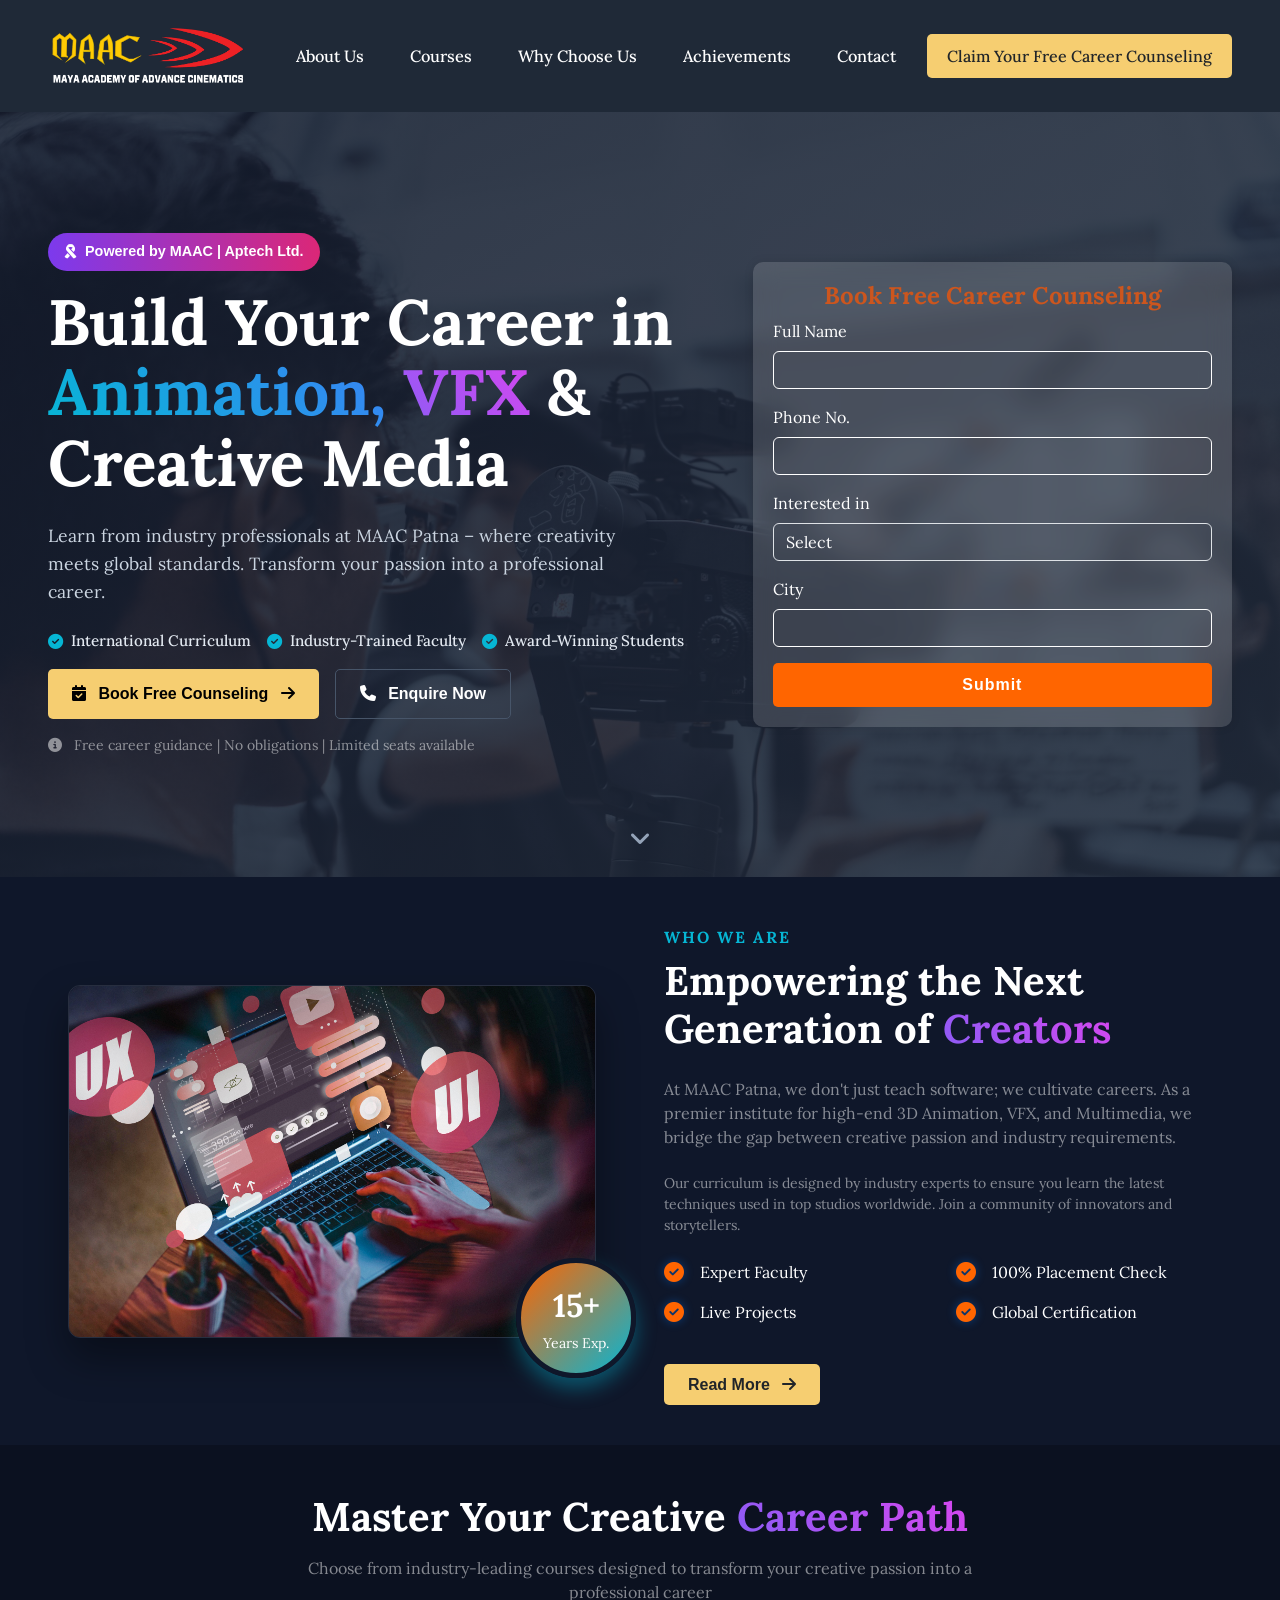
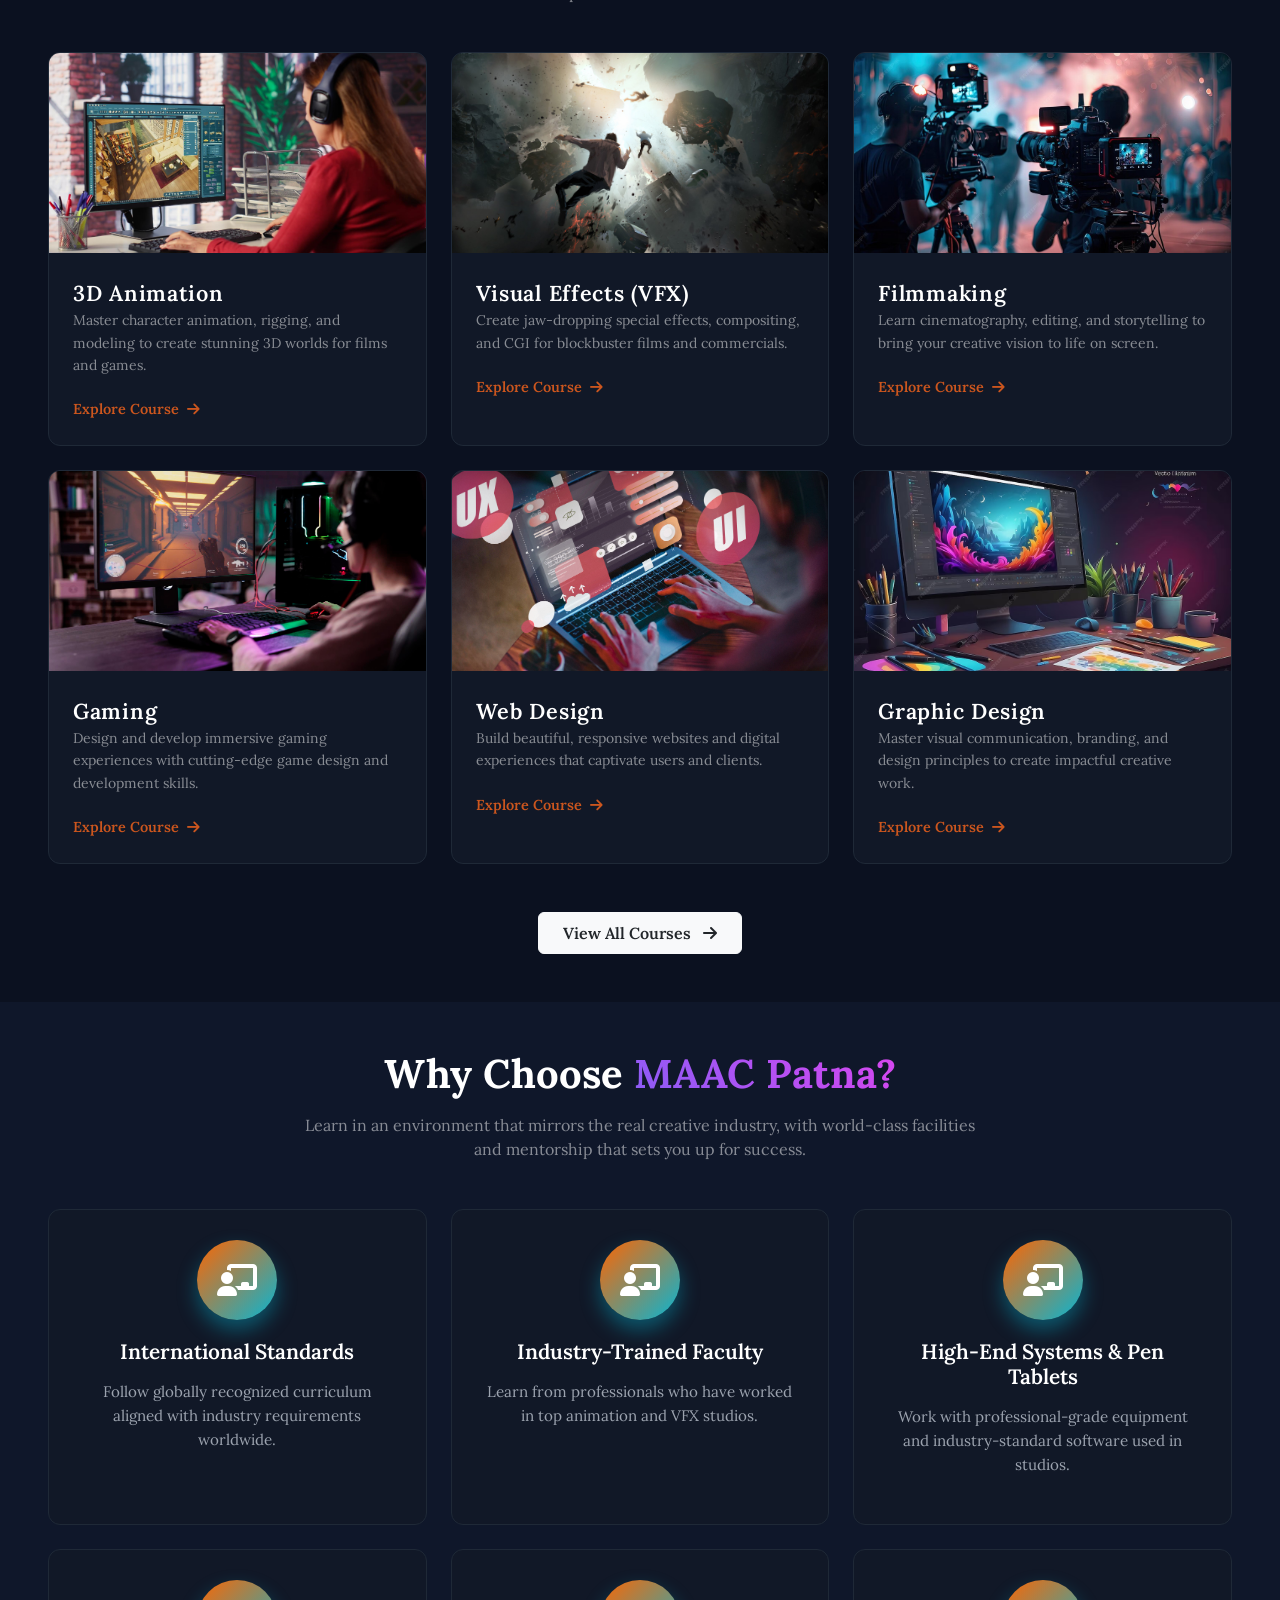
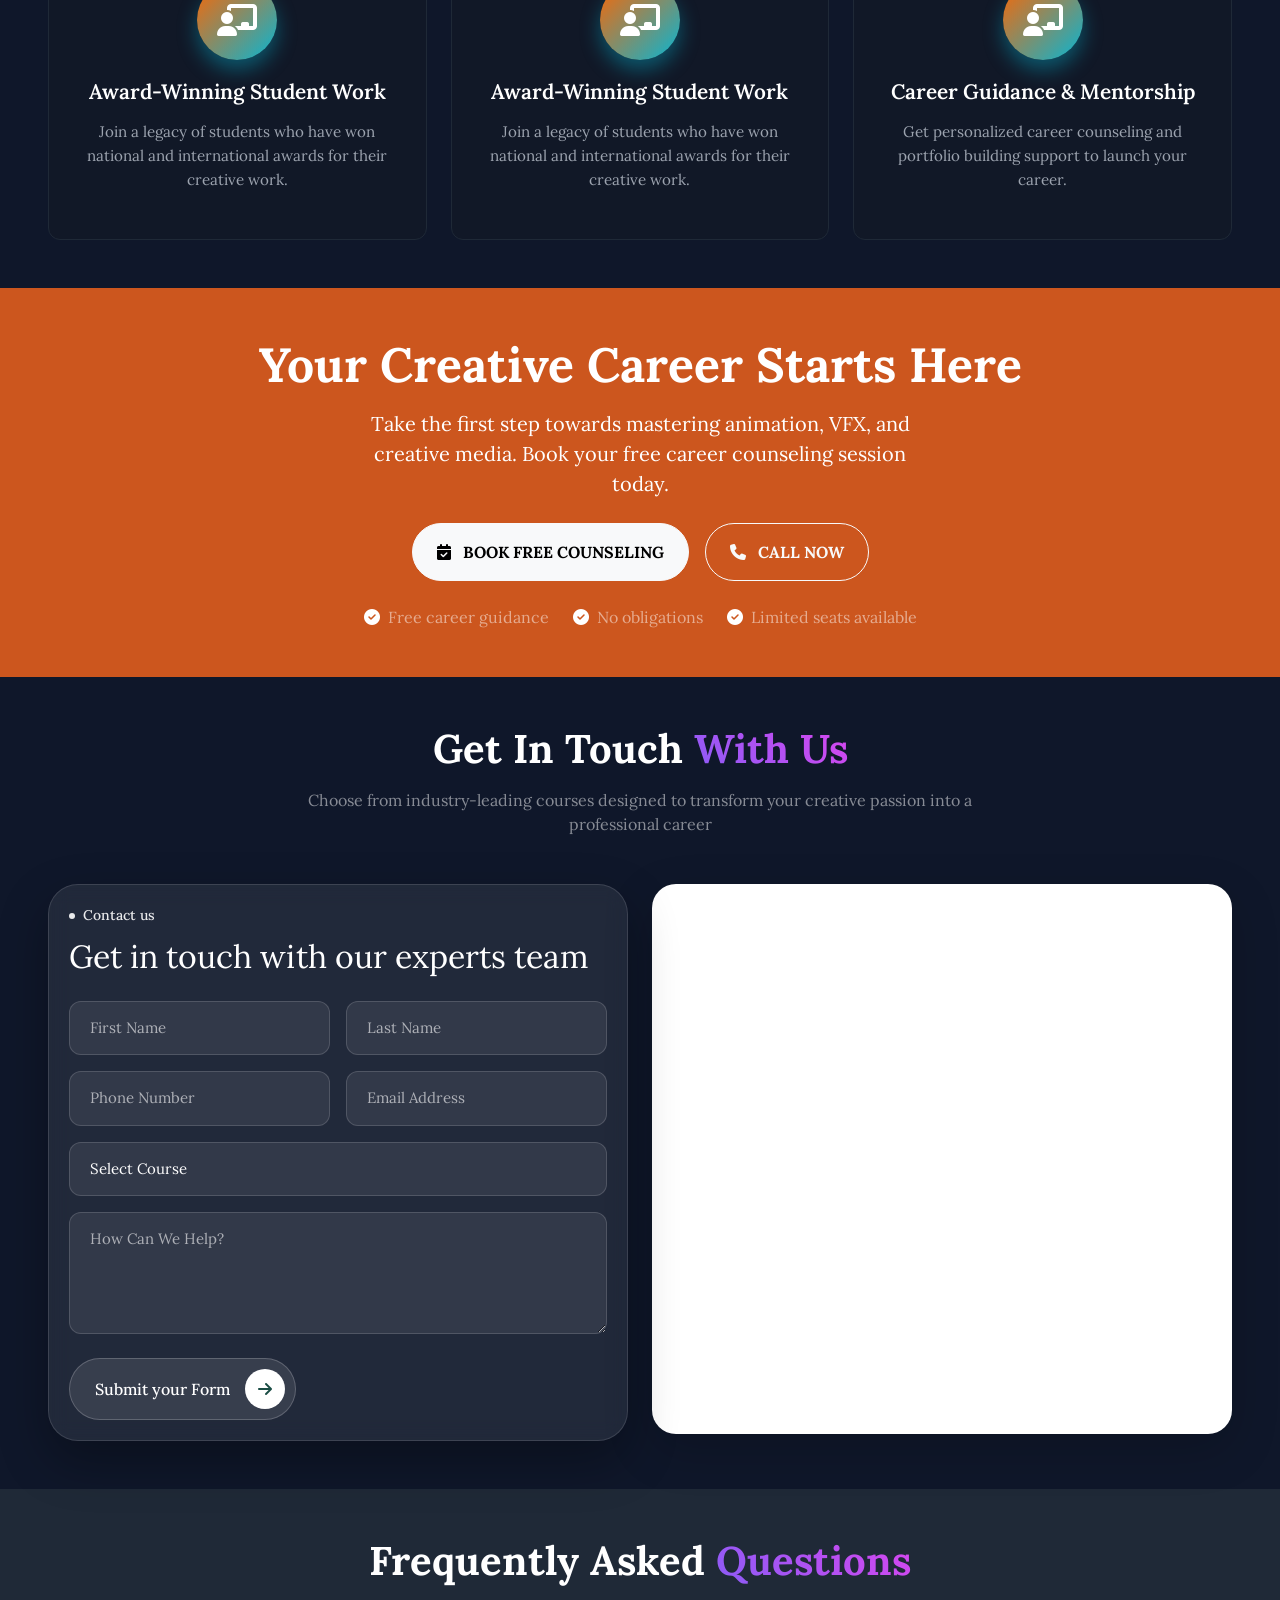
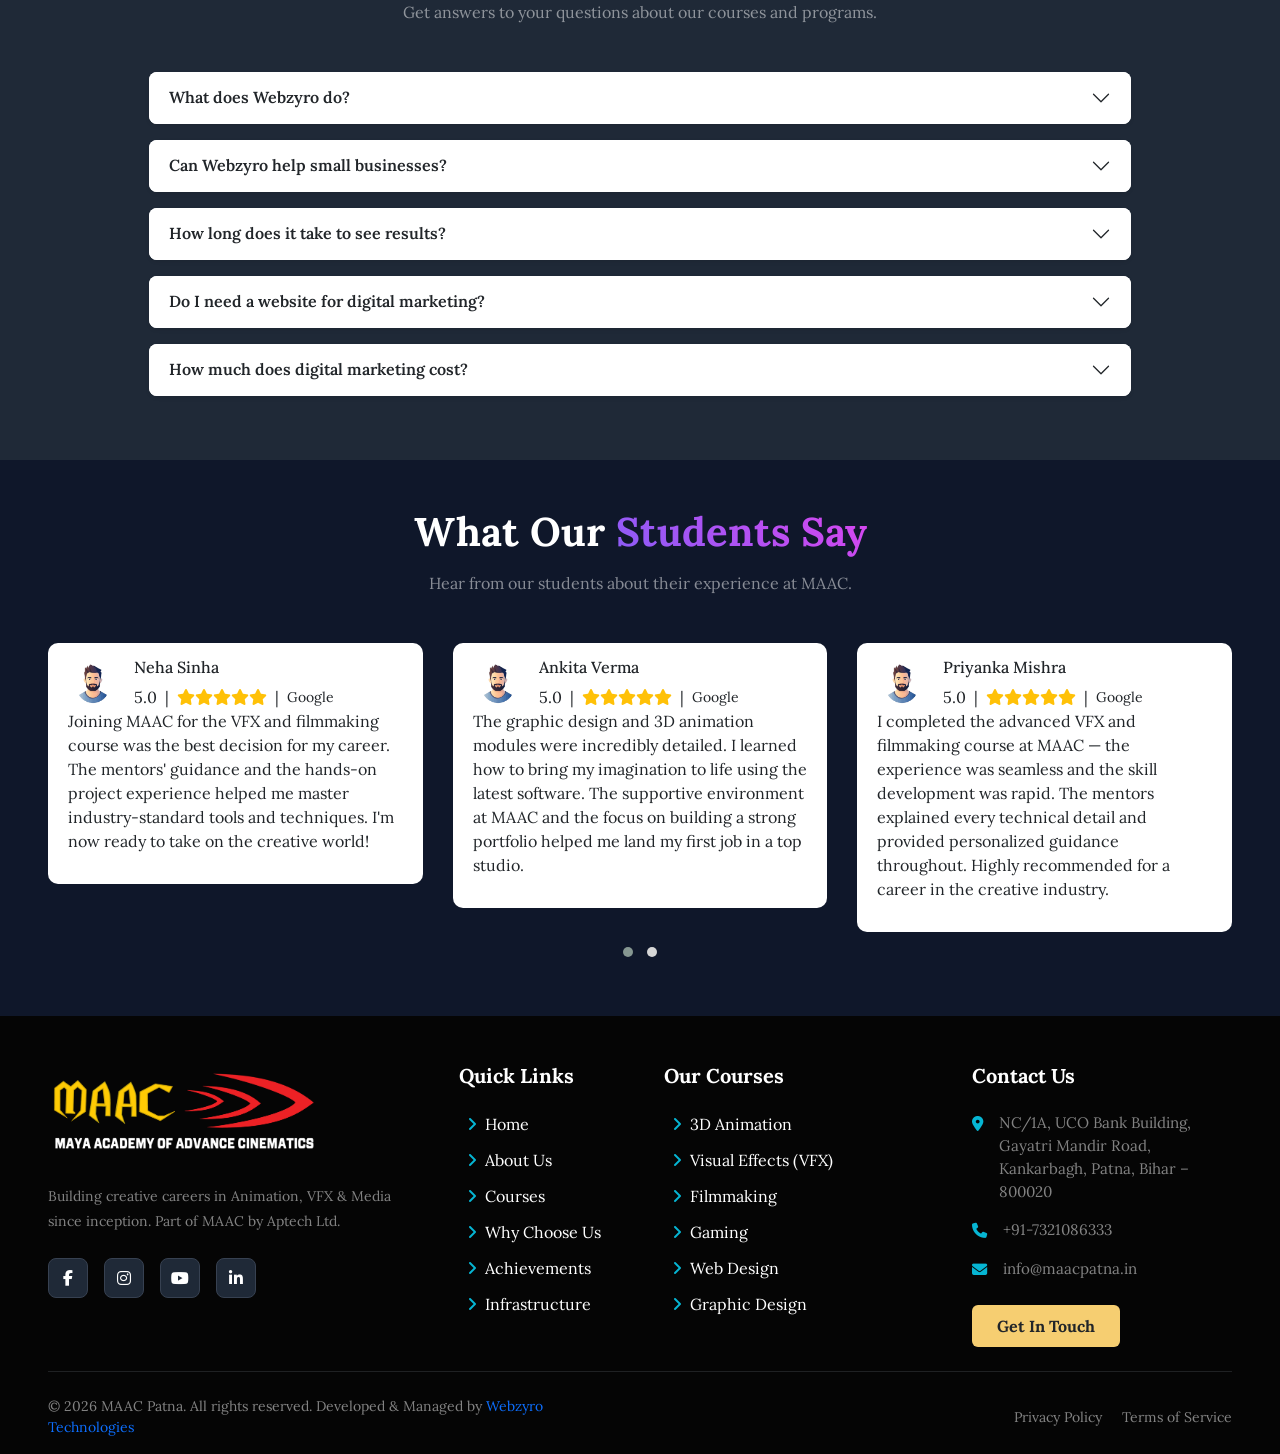
==== commit 0594432c: "update the logo" ====
--- a/index.html
+++ b/index.html
@@ -35,14 +35,16 @@
   </head>
   <body>
     <!-- Navbar -->
-    <nav class="navbar navbar-expand-lg custom-navbar py-3">
-      <div class="container-fluid px-5">
+    <nav
+      class="navbar navbar-expand-lg custom-navbar py-3 position-sticky top-0"
+    >
+      <div class="container-fluid px-2 px-lg-5">
         <a class="navbar-brand" href="/">
-          <!-- Assuming user wants the text styled like the logo -->
-          <!-- There is also a graphic in the image, but user said "in brand logo only add text Maac Patna" -->
-          <!-- I'll add a placeholder icon if I can, but strict text request: -->
-          <span class="brand-maac">MAAC</span>
-          <span class="brand-patna">PATNA</span>
+          <img
+            src="images/maac-logo.png"
+            alt="Maac Kankarbagh logo"
+            class="img-fluid"
+          />
         </a>
         <button
           class="navbar-toggler"
@@ -1097,10 +1099,11 @@
           <div class="col-lg-4 col-md-6 mb-4 mb-lg-0">
             <div class="mb-4">
               <!-- Placeholder for Brand Logo -->
-              <h2 class="navbar-brand text-white mb-3" style="font-size: 2rem">
-                <span class="brand-maac">MAAC</span>
-                <span class="brand-patna">PATNA</span>
-              </h2>
+              <img
+                src="images/maac-logo.png"
+                alt="Maac Kankarbagh logo"
+                class="img-fluid w-75"
+              />
             </div>
             <p class="text-white-50 mb-4 small" style="line-height: 1.8">
               Building creative careers in Animation, VFX & Media since
--- a/style.css
+++ b/style.css
@@ -20,17 +20,21 @@
 
 /* Navbar container */
 .custom-navbar {
-  background-color: var(--primary-bg);
+  background-color: #1f2937;
   padding: 15px 0;
+  z-index: 999;
 }
 
 /* Branding */
 .navbar-brand {
-  font-weight: 800;
-  font-size: 3rem;
-  letter-spacing: 1px;
-  display: flex;
-  align-items: center;
+  width: 200px;
+  overflow: hidden;
+}
+
+.navbar-brand img {
+  width: 100%;
+  height: 100%;
+  object-fit: cover;
 }
 
 .brand-maac {
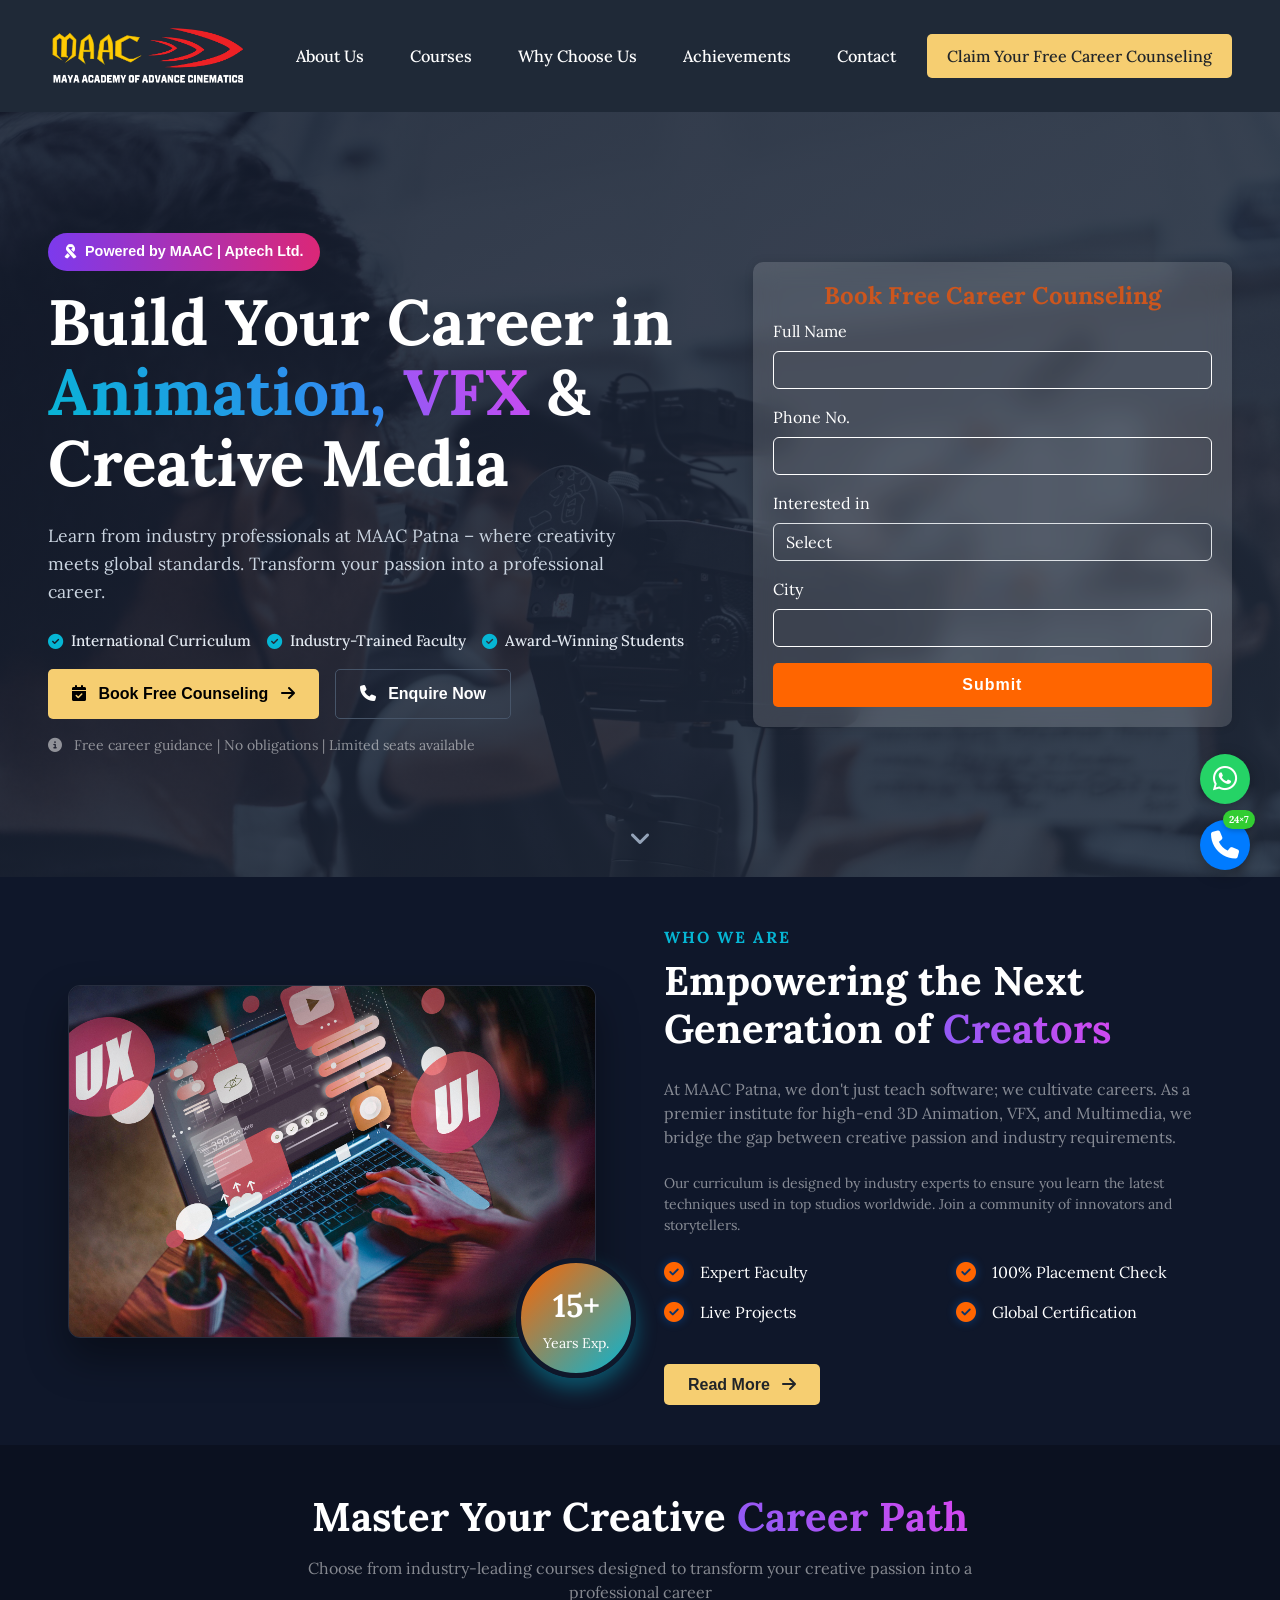
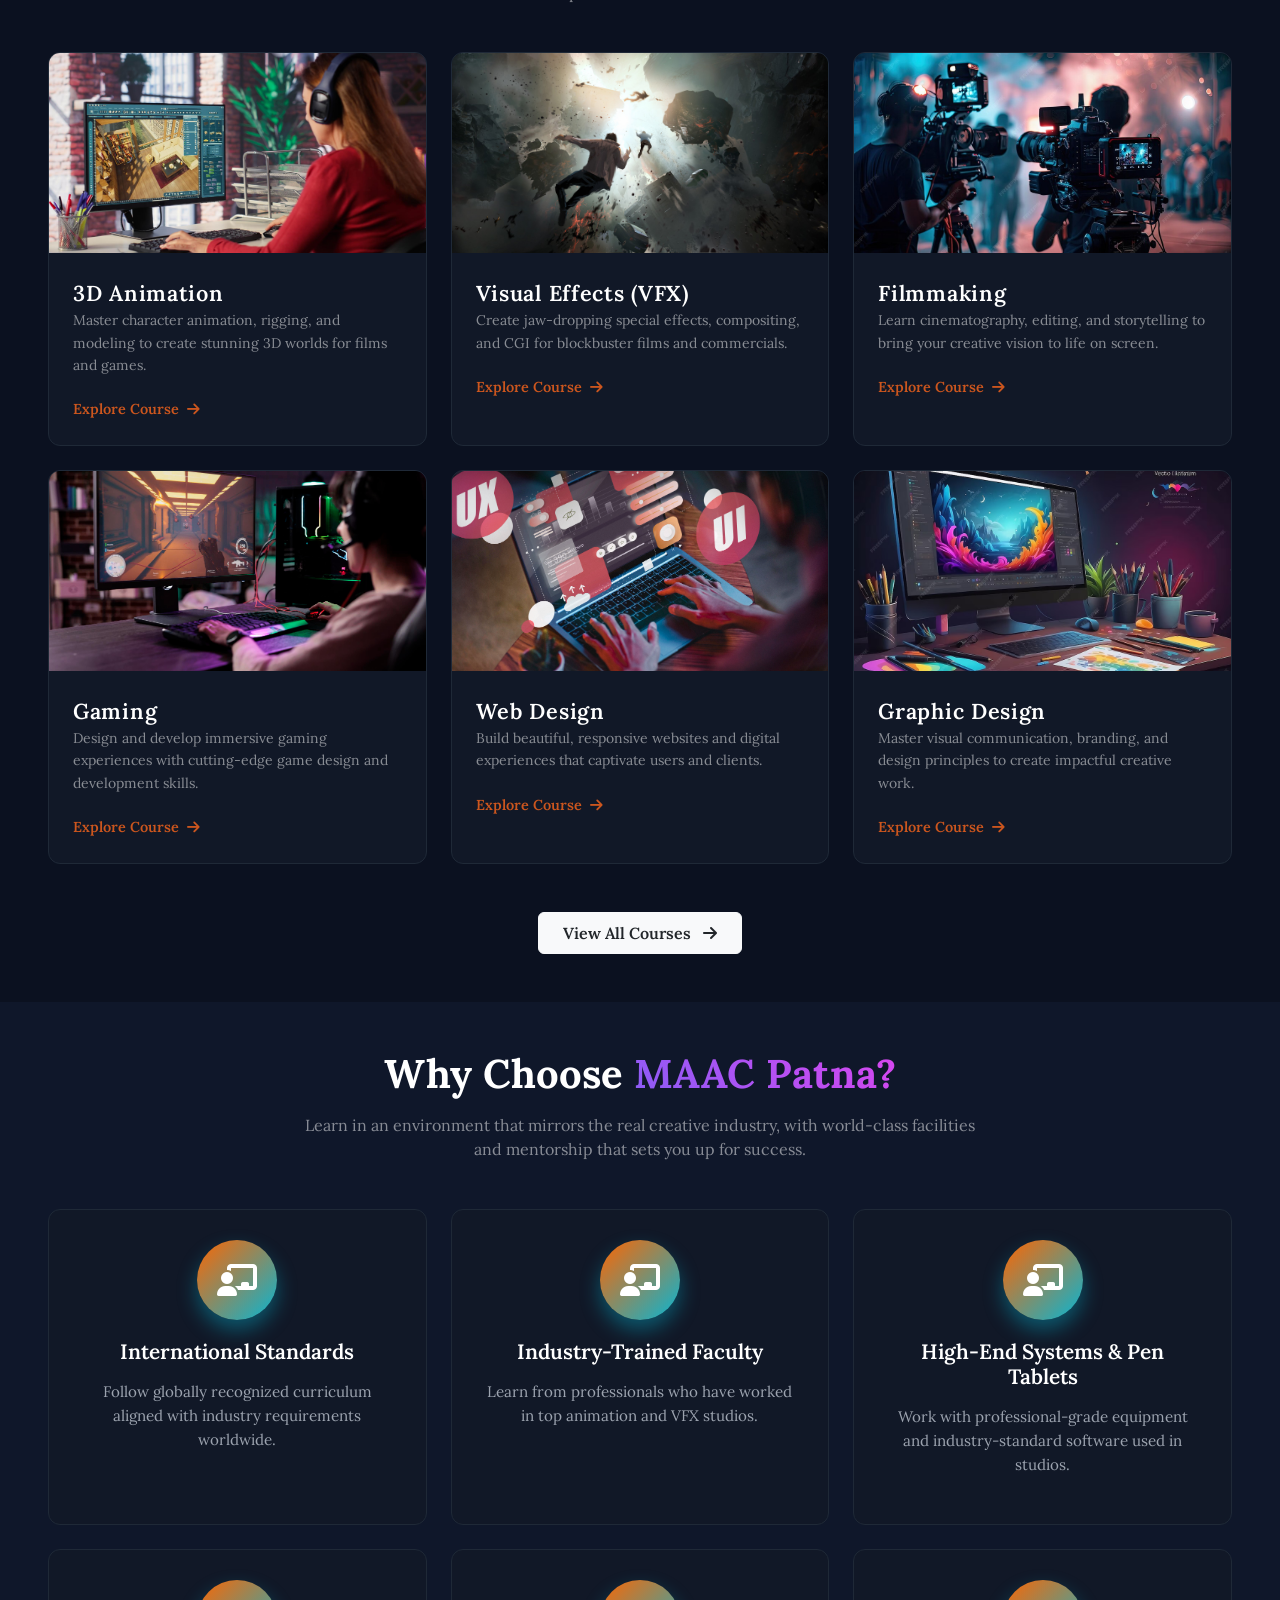
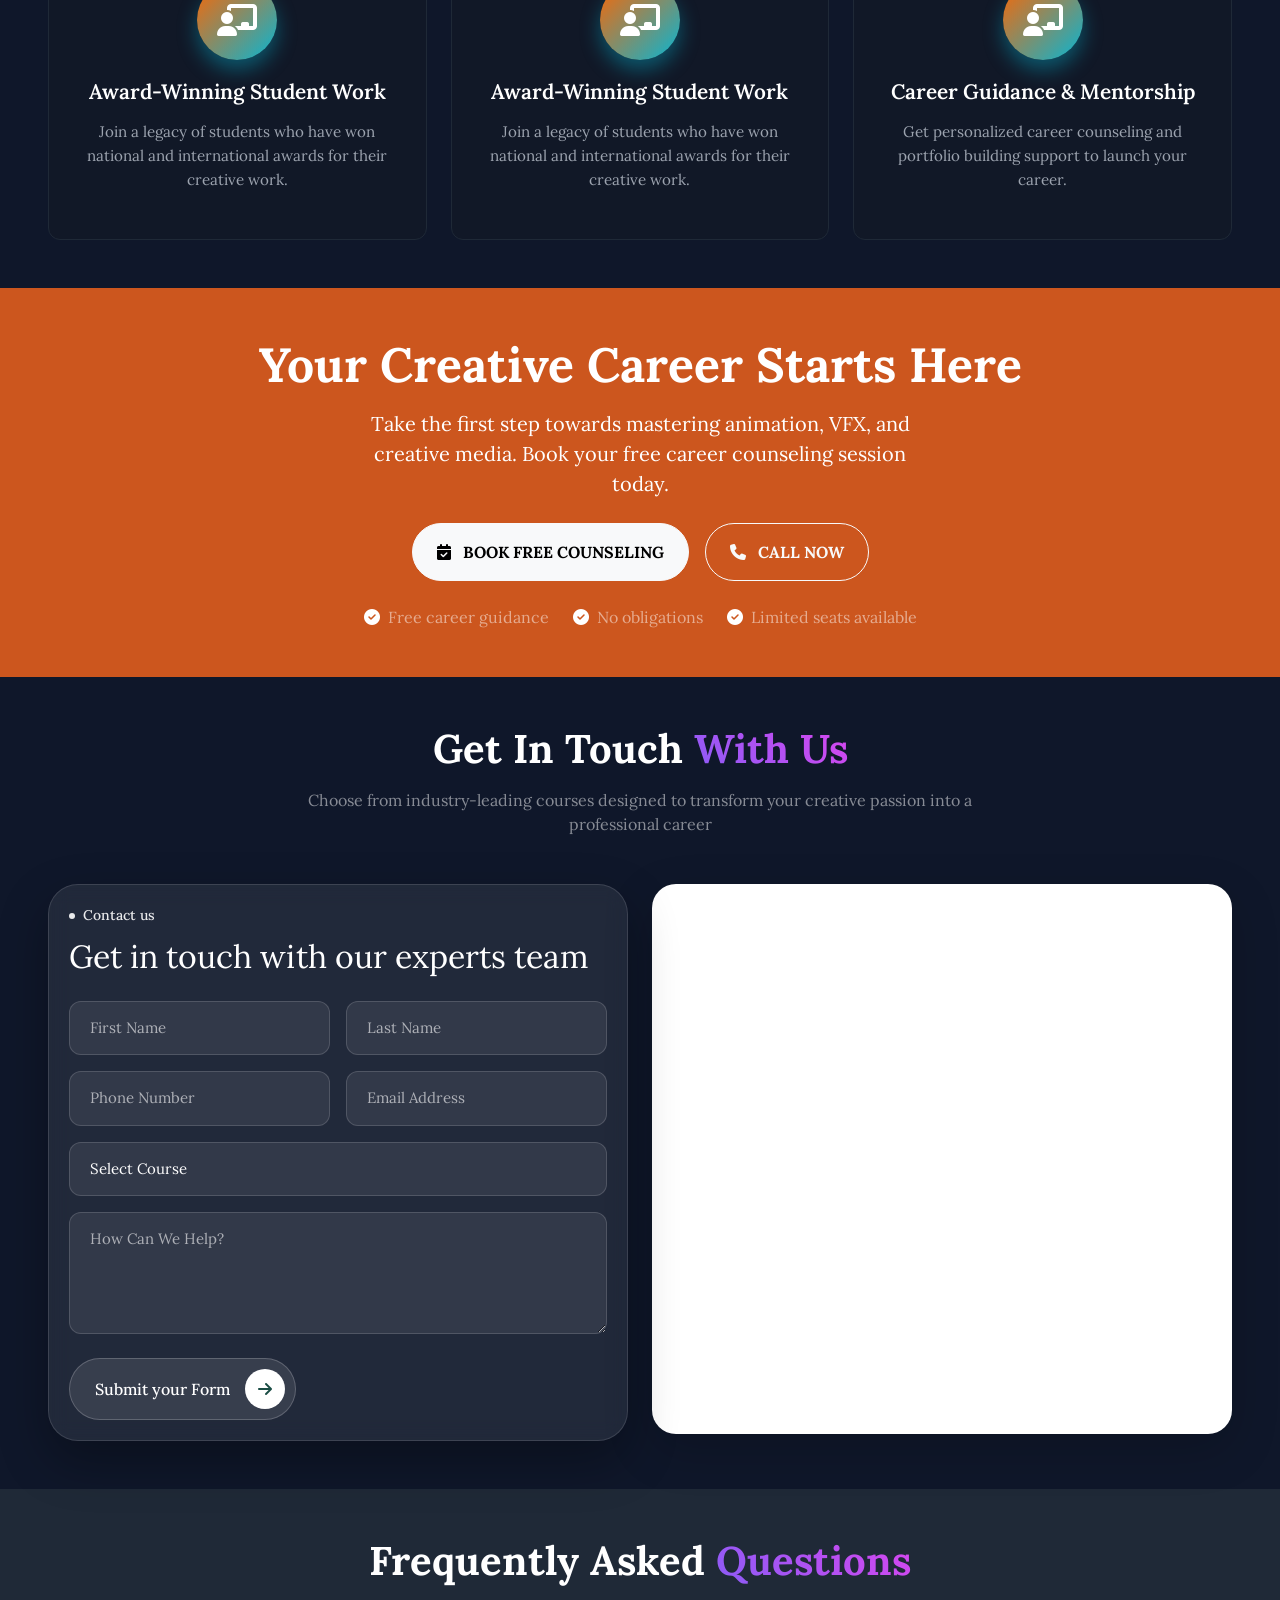
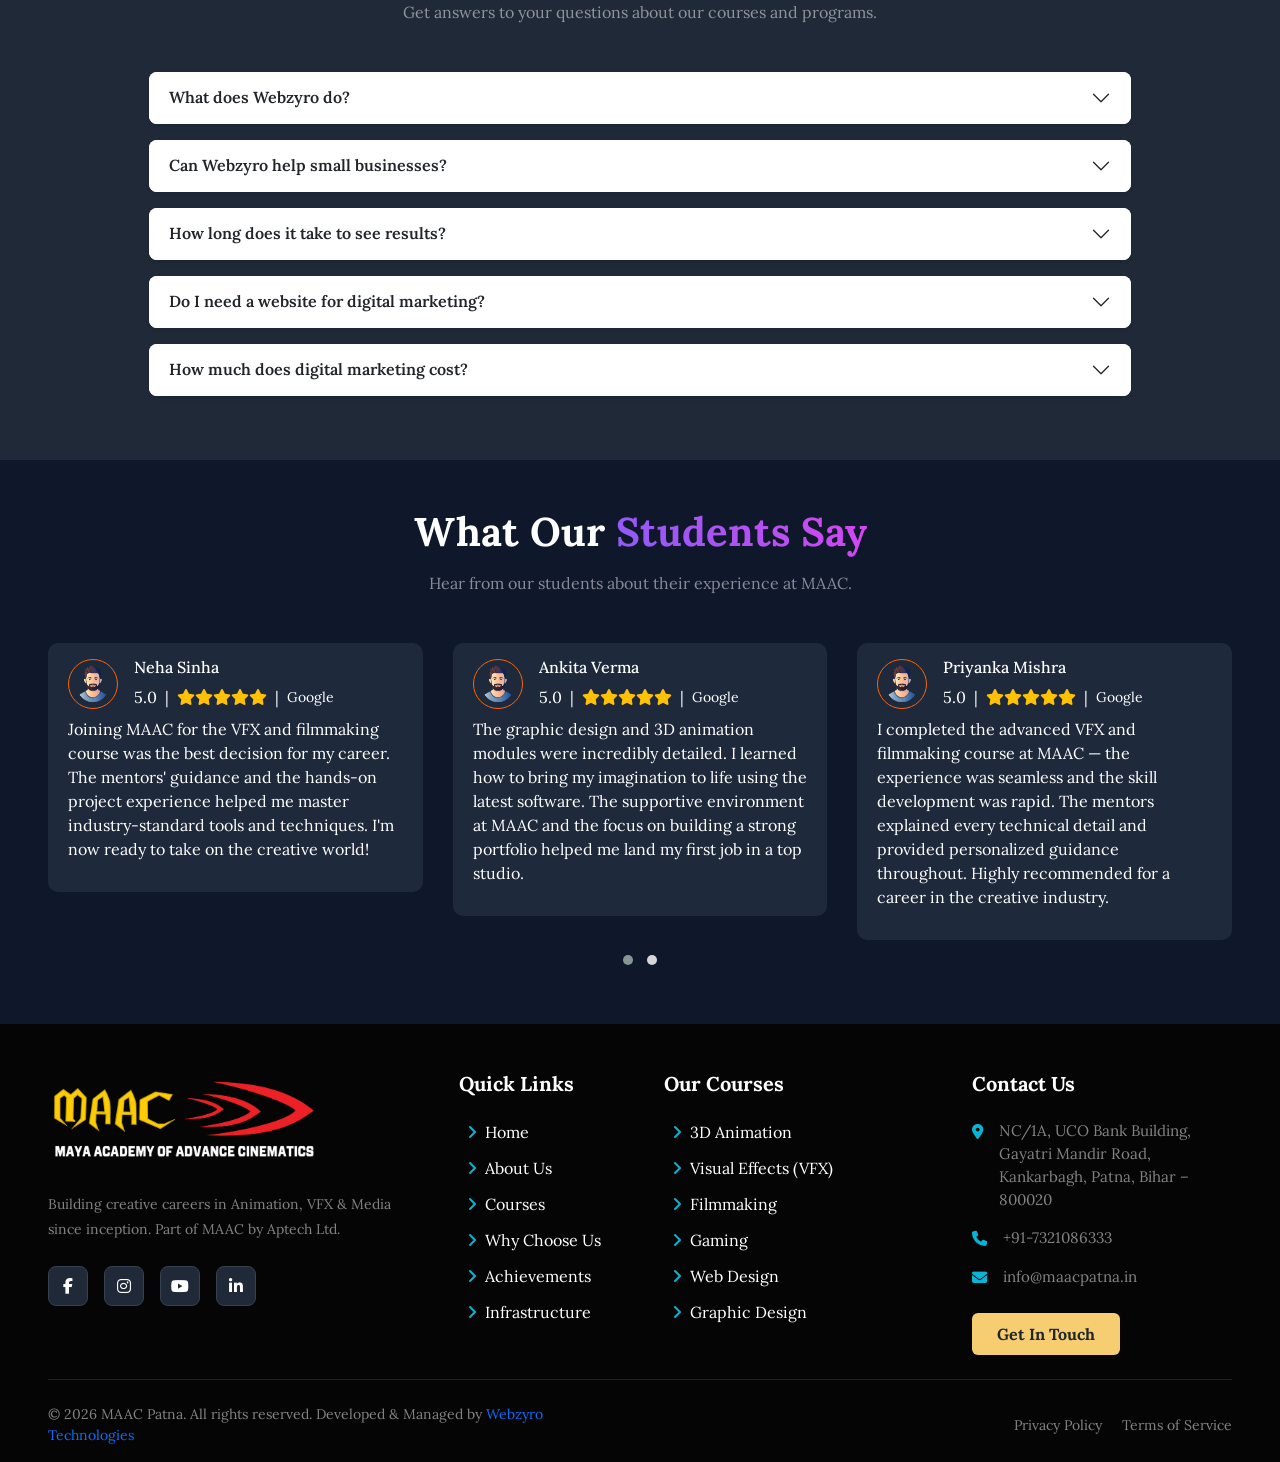
==== commit 3108089b: "Added floating icon" ====
--- a/index.html
+++ b/index.html
@@ -4,6 +4,16 @@
     <meta charset="UTF-8" />
     <meta name="viewport" content="width=device-width, initial-scale=1.0" />
     <title>Maac Patna</title>
+    <meta
+      name="description"
+      content="Maac Patna - Best Animation, VFX & Media Institute in Patna"
+    />
+    <meta
+      name="keywords"
+      content="Maac Patna, Animation Institute, VFX Institute, Media Institute, Animation Course, VFX Course, Media Course"
+    />
+
+    <link rel="canonical" href="https://maac-kankarbagh.netlify.app" />
     <link rel="stylesheet" href="style.css" />
     <!-- Bootstrap -->
     <link
@@ -945,7 +955,7 @@
               <!-- Testimonial 1 -->
               <div class="testimonial-card">
                 <div class="testimonial-card-wrapper">
-                  <div class="d-flex align-items-center gap-3">
+                  <div class="d-flex align-items-center gap-3 mb-2">
                     <div class="testimonial-img">
                       <img
                         src="/images/profile-img.png"
@@ -981,7 +991,7 @@
               <!-- Testimonial 2 -->
               <div class="testimonial-card">
                 <div class="testimonial-card-wrapper">
-                  <div class="d-flex align-items-center gap-3">
+                  <div class="d-flex align-items-center gap-3 mb-2">
                     <div class="testimonial-img">
                       <img
                         src="/images/profile-img.png"
@@ -1017,7 +1027,7 @@
               <!-- Testimonial 3 -->
               <div class="testimonial-card">
                 <div class="testimonial-card-wrapper">
-                  <div class="d-flex align-items-center gap-3">
+                  <div class="d-flex align-items-center gap-3 mb-2">
                     <div class="testimonial-img">
                       <img
                         src="/images/profile-img.png"
@@ -1251,6 +1261,22 @@
       </div>
     </footer>
 
+    <div class="floating-btn-container">
+      <a
+        href="https://api.whatsapp.com/send?phone=+917321086333&text=Hi%20I%20am%20a%20student%20and%20got%20your%20reference.%20I%20would%20like%20to%20know%20more%20about%20your%20courses.
+"
+        class="fab-btn whatsapp mb-3"
+        target="_blank"
+        title="Chat on WhatsApp"
+      >
+        <i class="fa-brands fa-whatsapp text-white"></i>
+      </a>
+      <a href="tel:+91-7321086333" class="fab-btn phone" title="Call Now">
+        <div class="fab-badge">24×7</div>
+        <i class="fa-solid fa-phone text-white"></i>
+      </a>
+    </div>
+
     <script
       src="https://cdn.jsdelivr.net/npm/bootstrap@5.3.3/dist/js/bootstrap.bundle.min.js"
       integrity="sha384-YvpcrYf0tY3lHB60NNkmXc5s9fDVZLESaAA55NDzOxhy9GkcIdslK1eN7N6jIeHz"
--- a/style.css
+++ b/style.css
@@ -49,10 +49,6 @@
 .brand-patna {
   color: var(--brand-patna);
 }
-
-/* Logo Image placeholder if needed, though user said "only add text Maac Patna"
-   The image shows a graphic logo too, but user specific instructions take precedence 
-   "in brand logo only add text Maac Patna". I will stick to text as requested. */
 
 
 /* Navigation Links */
@@ -619,13 +615,15 @@
 .testimonial-card {
   padding: 15px 20px;
   border-radius: 10px;
-  background-color: white;
+  background-color: #1e293b;
+  color: #fff;
   /* border: 1px solid red; */
 }
 
 .testimonial-card .testimonial-card-wrapper .testimonial-img {
   width: 50px;
   height: 50px;
+  border: 1px solid var(--brand-maac);
   border-radius: 50%;
   overflow: hidden;
 }
@@ -637,6 +635,75 @@
   align-items: center;
 }
 
+/* Floating Icon */
+.floating-btn-container {
+  position: fixed;
+  bottom: 30px;
+  right: 30px;
+  z-index: 1000;
+  display: flex;
+  flex-direction: column;
+  align-items: center;
+}
+
+.fab-btn {
+  width: 50px;
+  height: 50px;
+  border-radius: 50%;
+  display: flex;
+  align-items: center;
+  justify-content: center;
+  color: white;
+  font-size: 28px;
+  box-shadow: 0 4px 15px rgba(0, 0, 0, 0.3);
+  transition: all 0.3s ease;
+  position: relative;
+  text-decoration: none;
+}
+
+.fab-btn:hover {
+  transform: scale(1.1);
+  color: white;
+}
+
+.fab-btn.whatsapp {
+  background-color: #25d366;
+}
+
+.fab-btn.phone {
+  background-color: #007bff;
+}
+
+.fab-badge {
+  position: absolute;
+  top: -10px;
+  right: -5px;
+  background-color: #32cd32;
+  color: white;
+  font-size: 10px;
+  font-weight: bold;
+  padding: 2px 6px;
+  border-radius: 10px;
+  box-shadow: 0 2px 5px rgba(0, 0, 0, 0.2);
+  animation: bounce 2s infinite;
+}
+
+@keyframes bounce {
+  0%,
+  20%,
+  50%,
+  80%,
+  100% {
+    transform: translateY(0);
+  }
+  40% {
+    transform: translateY(-5px);
+  }
+  60% {
+    transform: translateY(-3px);
+  }
+}
+
 /* Responsive adjustments */
 @media (max-width: 991.98px) {
   .contact-form-card2 {
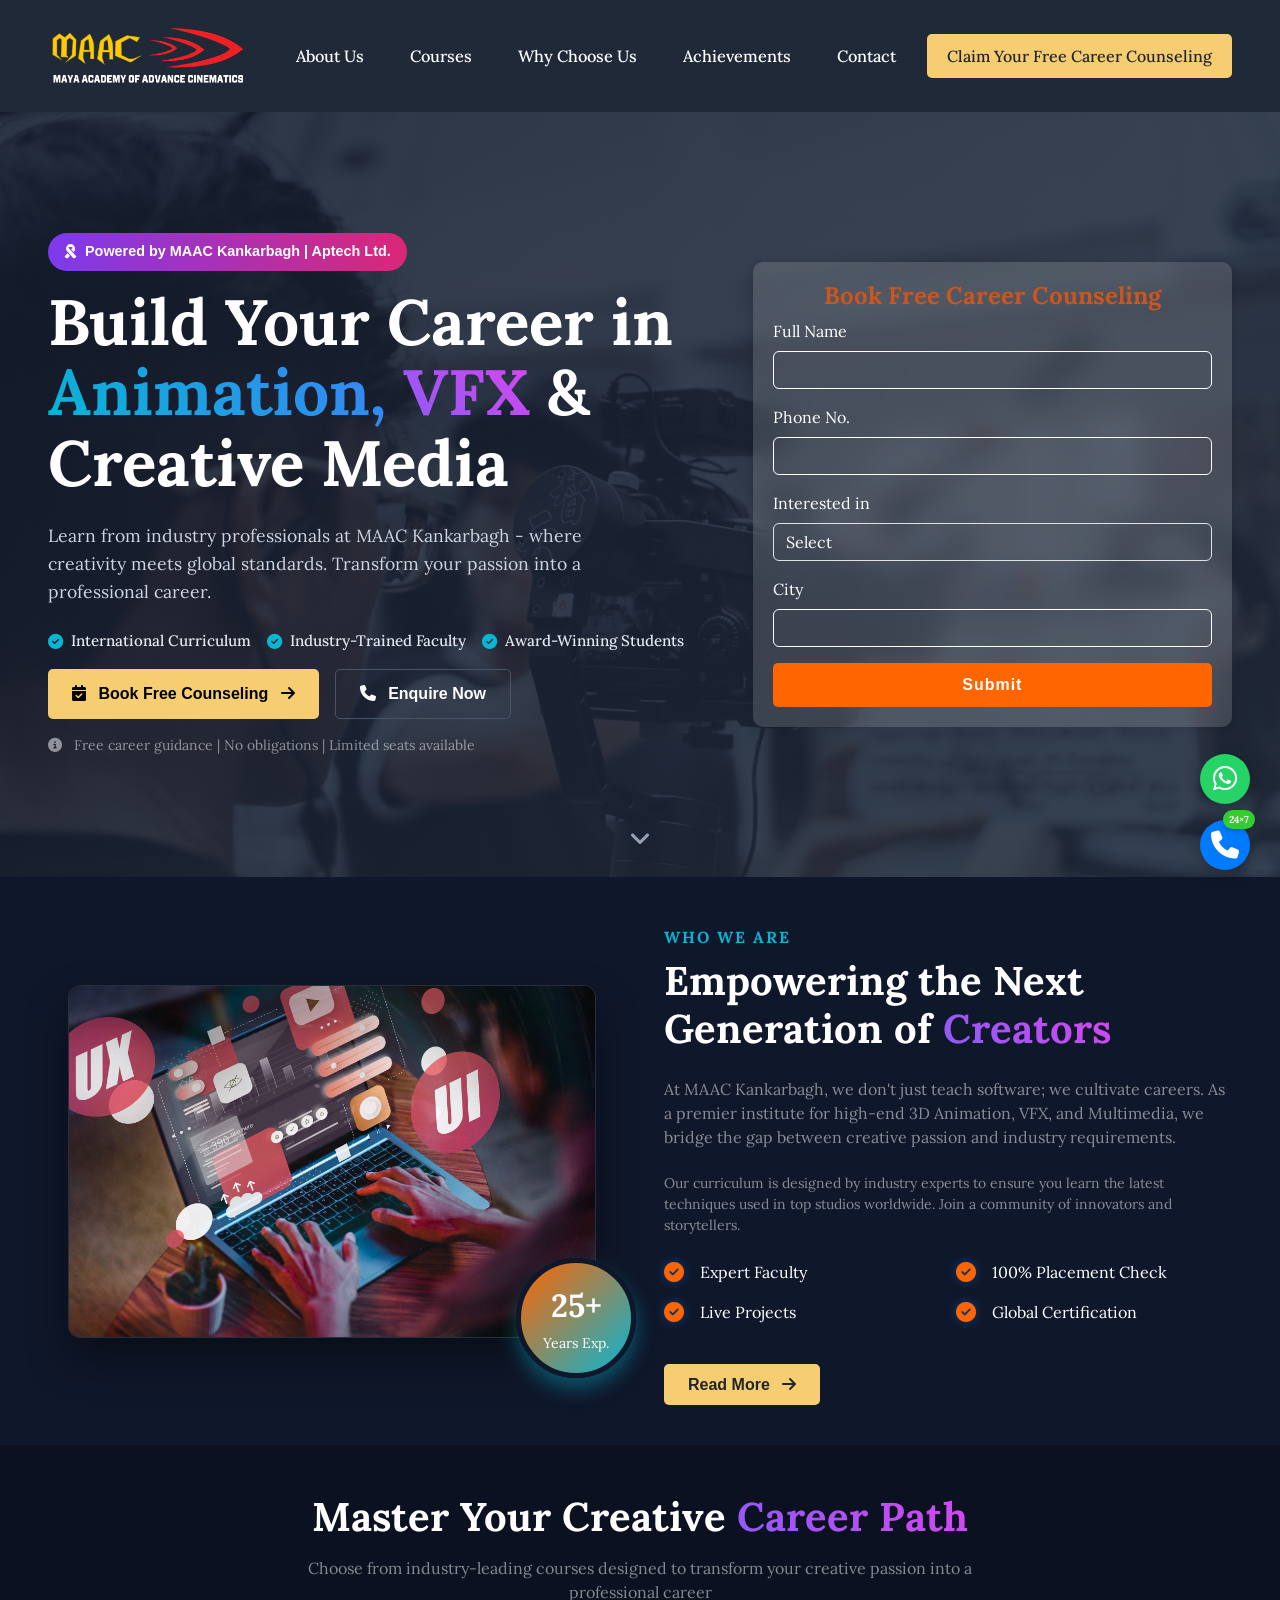
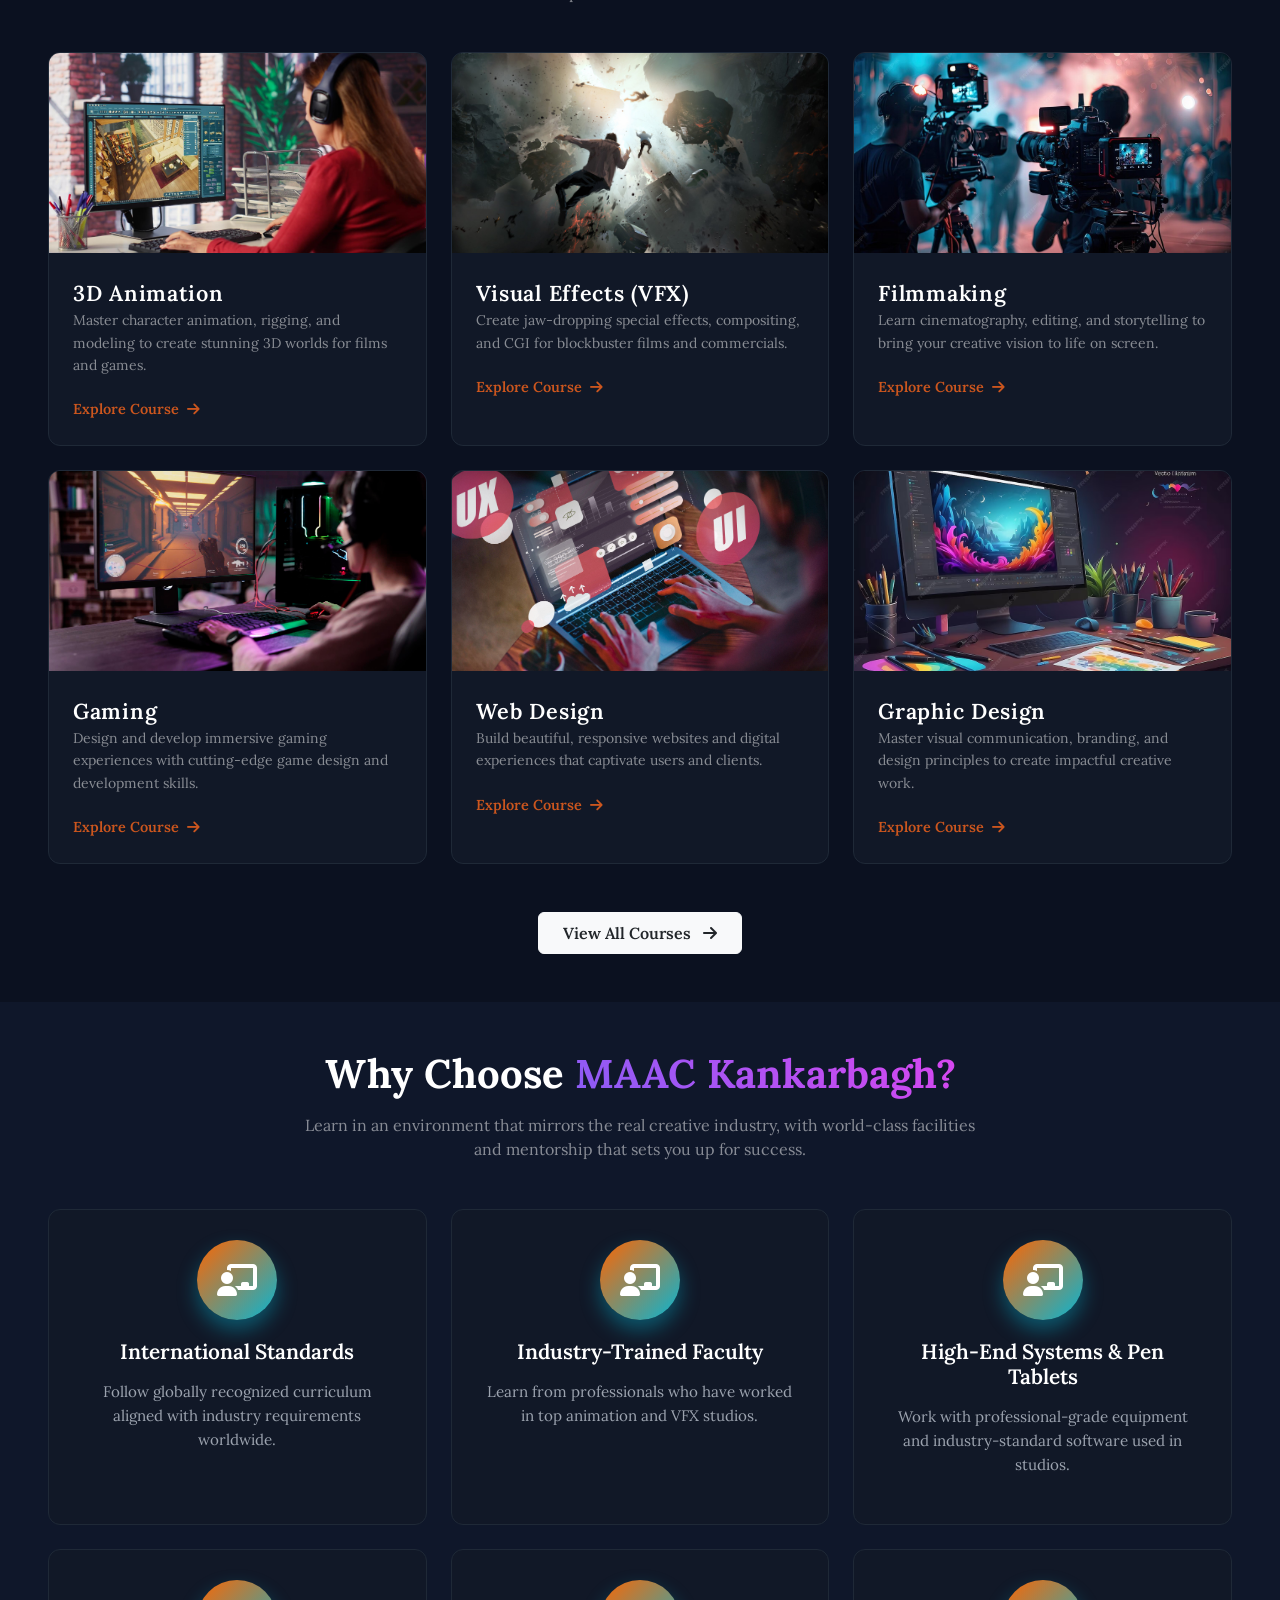
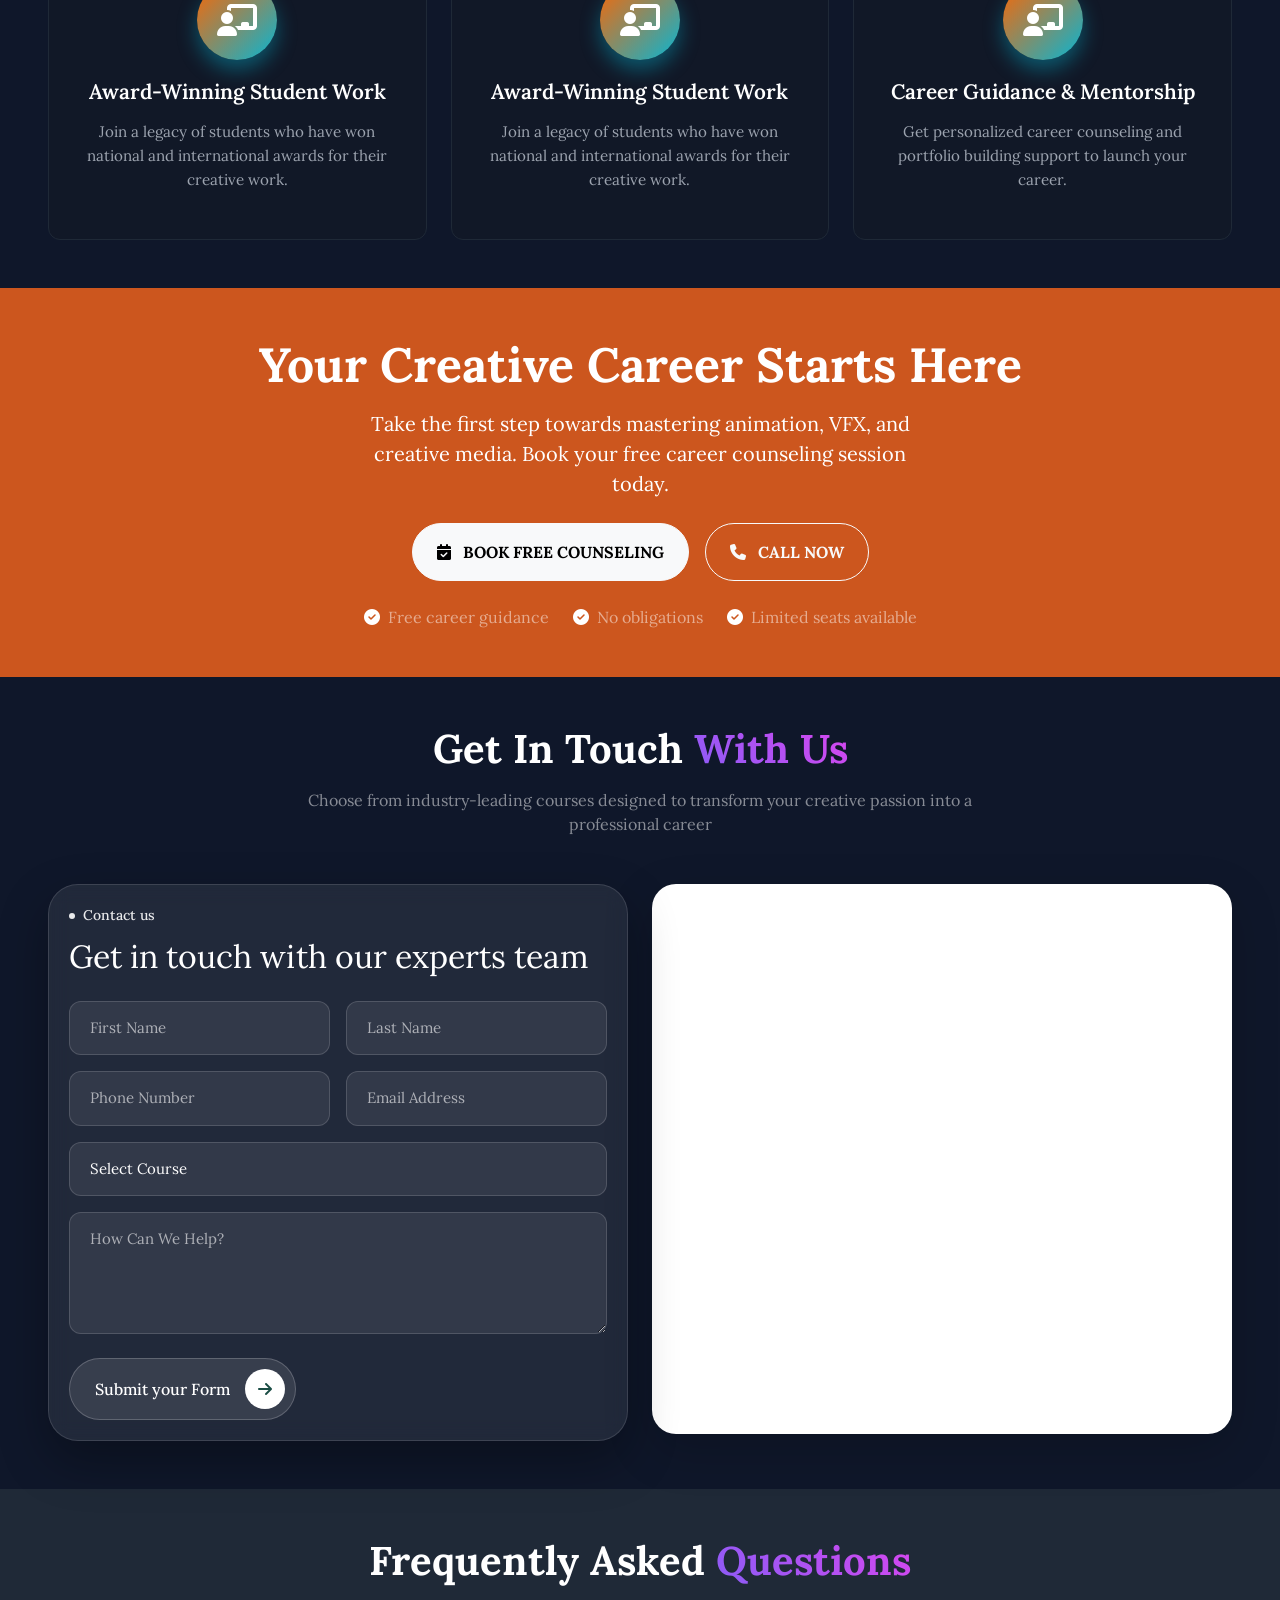
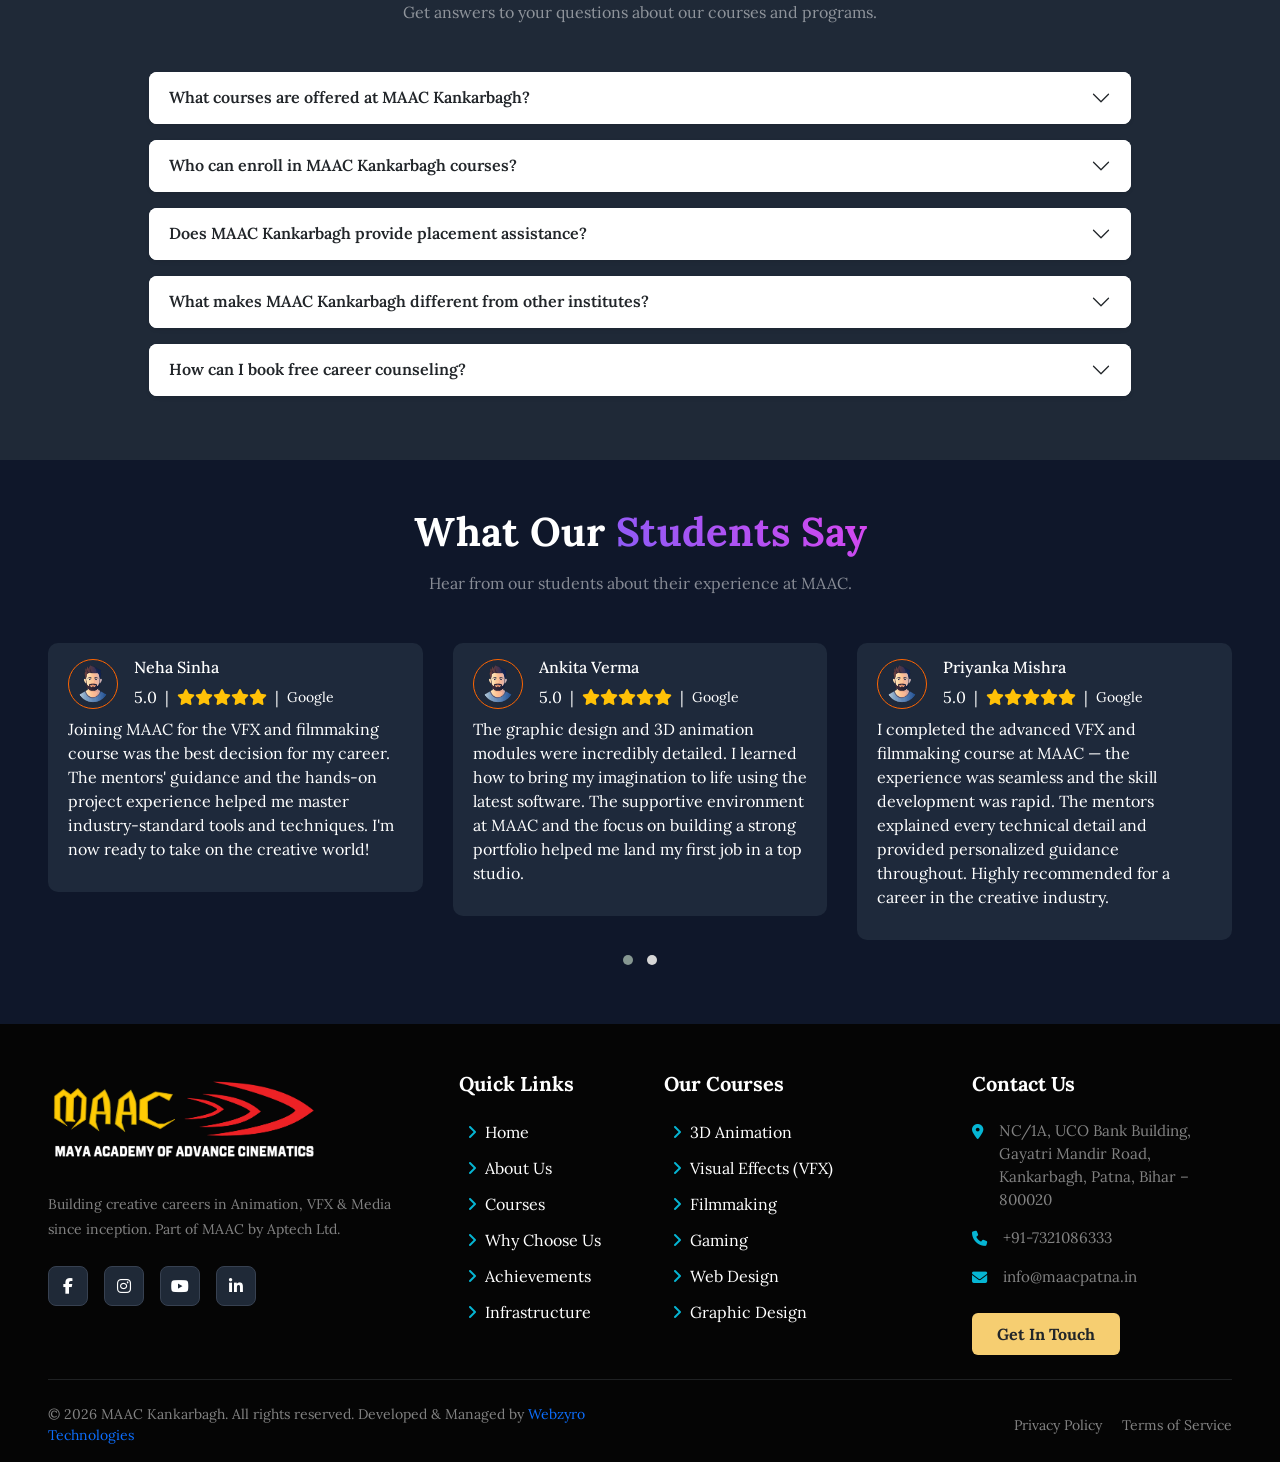
==== commit dc51d2e3: "change some content" ====
--- a/index.html
+++ b/index.html
@@ -104,8 +104,8 @@
                 data-aos="fade-down"
                 data-aos-delay="100"
               >
-                <i class="fa-solid fa-ribbon me-2"></i> Powered by MAAC | Aptech
-                Ltd.
+                <i class="fa-solid fa-ribbon me-2"></i> Powered by MAAC
+                Kankarbagh | Aptech Ltd.
               </div>
               <h1
                 class="hero-title mb-4"
@@ -117,7 +117,7 @@
                 <span class="text-gradient-purple">VFX</span> & Creative Media
               </h1>
               <p class="hero-text mb-4" data-aos="fade-up" data-aos-delay="300">
-                Learn from industry professionals at MAAC Patna – where
+                Learn from industry professionals at MAAC Kankarbagh - where
                 creativity meets global standards. Transform your passion into a
                 professional career.
               </p>
@@ -202,9 +202,37 @@
                     style="background-color: transparent; color: white"
                   >
                     <option value="" disabled selected>Select</option>
-                    <option value="Animation">Animation</option>
-                    <option value="VFX">VFX</option>
-                    <option value="Creative Media">Creative Media</option>
+                    <option value="AD3D EDGE PLUS">AD3D EDGE PLUS</option>
+                    <option value="ADVFX PLUS">ADVFX PLUS</option>
+                    <option value="APDMC (2 Years)">APDMC (2 Years)</option>
+                    <option value="D3D & VFX PLUS">D3D & VFX PLUS</option>
+                    <option value="APDMC (1.5 Years)">APDMC (1.5 Years)</option>
+                    <option value="BROADCAST PLUS">BROADCAST PLUS</option>
+                    <option value="APDMD">APDMD</option>
+                    <option value="DGWA">DGWA</option>
+                    <option value="C&E PLUS">C&E PLUS</option>
+                    <option value="DAFM">DAFM</option>
+                    <option value="APMG">APMG</option>
+                    <option value="PPVP">PPVP</option>
+                    <option value="UI & UX DESIGN PRO">
+                      UI & UX DESIGN PRO
+                    </option>
+                    <option value="CGPD PLUS">CGPD PLUS</option>
+                    <option value="COMPOSITING PLUS">COMPOSITING PLUS</option>
+                    <option value="DESIGNVIZ PRO">DESIGNVIZ PRO</option>
+                    <option value="MAYA PRO">MAYA PRO</option>
+                    <option value="MAX PRO">MAX PRO</option>
+                    <option value="BLENDER PRO">BLENDER PRO</option>
+                    <option value="CINEMA 4D">CINEMA 4D</option>
+                    <option value="EDITING PRO">EDITING PRO</option>
+                    <option value="MOTION GRAPHICS PRO">
+                      MOTION GRAPHICS PRO
+                    </option>
+                    <option value="C2D">C2D</option>
+                    <option value="CWID">CWID</option>
+                    <option value="PHOTOSHOP">PHOTOSHOP</option>
+                    <option value="AFTER EFFECTS">AFTER EFFECTS</option>
+                    <option value="GEN AI">GEN AI</option>
                   </select>
                 </div>
 
@@ -249,7 +277,7 @@
                   class="experience-badge d-none d-md-flex align-items-center justify-content-center"
                 >
                   <div class="text-center">
-                    <span class="fs-2 fw-bold d-block">15+</span>
+                    <span class="fs-2 fw-bold d-block">25+</span>
                     <span class="small">Years Exp.</span>
                   </div>
                 </div>
@@ -266,7 +294,7 @@
                   <span class="text-gradient-purple">Creators</span>
                 </h2>
                 <p class="text-white-50 mb-4 lead fs-6">
-                  At MAAC Patna, we don't just teach software; we cultivate
+                  At MAAC Kankarbagh, we don't just teach software; we cultivate
                   careers. As a premier institute for high-end 3D Animation,
                   VFX, and Multimedia, we bridge the gap between creative
                   passion and industry requirements.
@@ -515,7 +543,7 @@
           <div class="text-center mb-5" data-aos="fade-up">
             <h2 class="section-title">
               Why Choose
-              <span class="text-gradient-purple">MAAC Patna?</span>
+              <span class="text-gradient-purple">MAAC Kankarbagh?</span>
             </h2>
             <p class="section-subtitle text-white-50 mx-auto">
               Learn in an environment that mirrors the real creative industry,
@@ -737,9 +765,41 @@
                         required
                       >
                         <option value="">Select Course</option>
-                        <option value="Animation">Animation</option>
-                        <option value="VFX">VFX</option>
-                        <option value="Creative Media">Creative Media</option>
+                        <option value="AD3D EDGE PLUS">AD3D EDGE PLUS</option>
+                        <option value="ADVFX PLUS">ADVFX PLUS</option>
+                        <option value="APDMC (2 Years)">APDMC (2 Years)</option>
+                        <option value="D3D & VFX PLUS">D3D & VFX PLUS</option>
+                        <option value="APDMC (1.5 Years)">
+                          APDMC (1.5 Years)
+                        </option>
+                        <option value="BROADCAST PLUS">BROADCAST PLUS</option>
+                        <option value="APDMD">APDMD</option>
+                        <option value="DGWA">DGWA</option>
+                        <option value="C&E PLUS">C&E PLUS</option>
+                        <option value="DAFM">DAFM</option>
+                        <option value="APMG">APMG</option>
+                        <option value="PPVP">PPVP</option>
+                        <option value="UI & UX DESIGN PRO">
+                          UI & UX DESIGN PRO
+                        </option>
+                        <option value="CGPD PLUS">CGPD PLUS</option>
+                        <option value="COMPOSITING PLUS">
+                          COMPOSITING PLUS
+                        </option>
+                        <option value="DESIGNVIZ PRO">DESIGNVIZ PRO</option>
+                        <option value="MAYA PRO">MAYA PRO</option>
+                        <option value="MAX PRO">MAX PRO</option>
+                        <option value="BLENDER PRO">BLENDER PRO</option>
+                        <option value="CINEMA 4D">CINEMA 4D</option>
+                        <option value="EDITING PRO">EDITING PRO</option>
+                        <option value="MOTION GRAPHICS PRO">
+                          MOTION GRAPHICS PRO
+                        </option>
+                        <option value="C2D">C2D</option>
+                        <option value="CWID">CWID</option>
+                        <option value="PHOTOSHOP">PHOTOSHOP</option>
+                        <option value="AFTER EFFECTS">AFTER EFFECTS</option>
+                        <option value="GEN AI">GEN AI</option>
                       </select>
                     </div>
                     <div class="col-12">
@@ -813,7 +873,7 @@
                       data-bs-toggle="collapse"
                       data-bs-target="#faq1"
                     >
-                      What does Webzyro do?
+                      What courses are offered at MAAC Kankarbagh?
                     </button>
                   </h2>
                   <div
@@ -822,10 +882,11 @@
                     data-bs-parent="#hairFAQ"
                   >
                     <div class="accordion-body text-secondary">
-                      Webzyro is a digital marketing company that helps
-                      businesses grow online. We create websites, run ads on
-                      Google and social media, improve your search rankings, and
-                      help you get more customers.
+                      MAAC Kankarbagh offers industry-oriented courses in
+                      Animation, VFX, Motion Graphics, Filmmaking, Web & UI/UX
+                      Design, 3D, Editing, and Creative Media. All programs are
+                      designed as per current industry standards to help
+                      students build successful creative careers.
                     </div>
                   </div>
                 </div>
@@ -839,7 +900,7 @@
                       data-bs-toggle="collapse"
                       data-bs-target="#faq2"
                     >
-                      Can Webzyro help small businesses?
+                      Who can enroll in MAAC Kankarbagh courses?
                     </button>
                   </h2>
                   <div
@@ -848,9 +909,11 @@
                     data-bs-parent="#hairFAQ"
                   >
                     <div class="accordion-body text-secondary">
-                      Yes, absolutely! We love working with small businesses. We
-                      offer affordable marketing solutions that help you reach
-                      more people and grow your brand online.
+                      Anyone with a passion for creativity can enroll. Students
+                      after 10th, 12th, graduates, and working professionals are
+                      all eligible. No prior technical experience is
+                      required—our courses start from fundamentals and progress
+                      to advanced levels.
                     </div>
                   </div>
                 </div>
@@ -864,7 +927,7 @@
                       data-bs-toggle="collapse"
                       data-bs-target="#faq3"
                     >
-                      How long does it take to see results?
+                      Does MAAC Kankarbagh provide placement assistance?
                     </button>
                   </h2>
                   <div
@@ -873,10 +936,10 @@
                     data-bs-parent="#hairFAQ"
                   >
                     <div class="accordion-body text-secondary">
-                      Some results, like from ads, can be seen in just a few
-                      days. Others, like SEO (getting ranked on Google), may
-                      take a few months. We always keep you updated on the
-                      progress.
+                      Yes. MAAC Kankarbagh provides 100% placement support,
+                      including portfolio development, interview preparation,
+                      and industry exposure. Our students have been placed in
+                      top studios, production houses, and creative agencies.
                     </div>
                   </div>
                 </div>
@@ -890,7 +953,8 @@
                       data-bs-toggle="collapse"
                       data-bs-target="#faq4"
                     >
-                      Do I need a website for digital marketing?
+                      What makes MAAC Kankarbagh different from other
+                      institutes?
                     </button>
                   </h2>
                   <div
@@ -899,10 +963,11 @@
                     data-bs-parent="#hairFAQ"
                   >
                     <div class="accordion-body text-secondary">
-                      Having a website helps a lot, but it’s not a must. We can
-                      still run ads, manage your social media, and promote your
-                      business online. If you don’t have a site, we can build
-                      one for you.
+                      MAAC Kankarbagh stands out with its international
+                      curriculum, industry-trained faculty, live projects,
+                      global certifications, and award-winning students. Backed
+                      by 25+ years of experience from Aptech Ltd., we focus on
+                      practical learning and career outcomes.
                     </div>
                   </div>
                 </div>
@@ -916,7 +981,7 @@
                       data-bs-toggle="collapse"
                       data-bs-target="#faq5"
                     >
-                      How much does digital marketing cost?
+                      How can I book free career counseling?
                     </button>
                   </h2>
                   <div
@@ -925,9 +990,11 @@
                     data-bs-parent="#hairFAQ"
                   >
                     <div class="accordion-body text-secondary">
-                      It depends on your goals and the services you choose. We
-                      offer flexible plans to fit your budget — whether you're
-                      just starting or want to scale up your marketing.
+                      You can book free career counseling by filling out the
+                      enquiry form on our website or clicking the “Book Free
+                      Counseling” button. Our experts will guide you on the best
+                      course based on your interests and career goals—with no
+                      obligations.
                     </div>
                   </div>
                 </div>
@@ -1239,7 +1306,8 @@
 
         <div class="row align-items-center text-white-50 small">
           <div class="col-md-6 text-center text-md-start mb-3 mb-md-0">
-            &copy; 2026 MAAC Patna. All rights reserved. Developed & Managed by
+            &copy; 2026 MAAC Kankarbagh. All rights reserved. Developed &
+            Managed by
             <a
               href="https://www.webzyro.com"
               target="_blank"
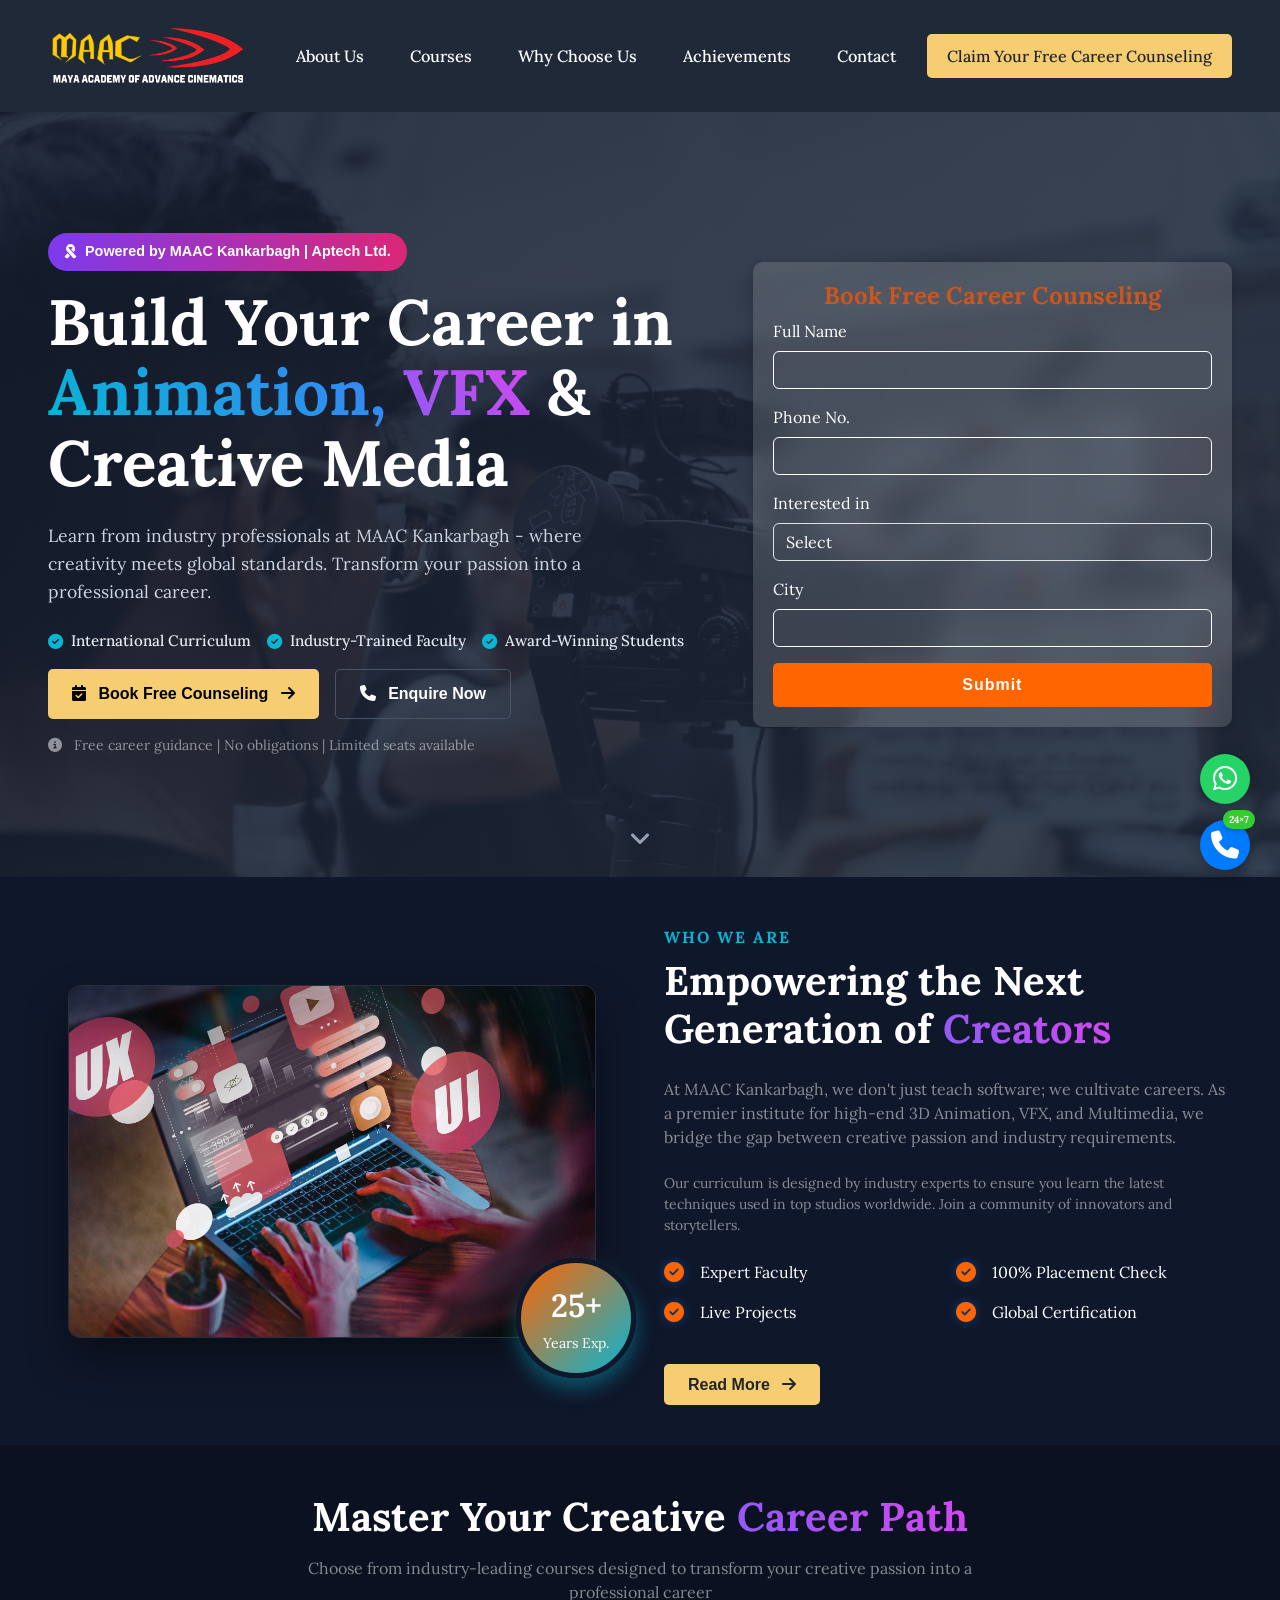
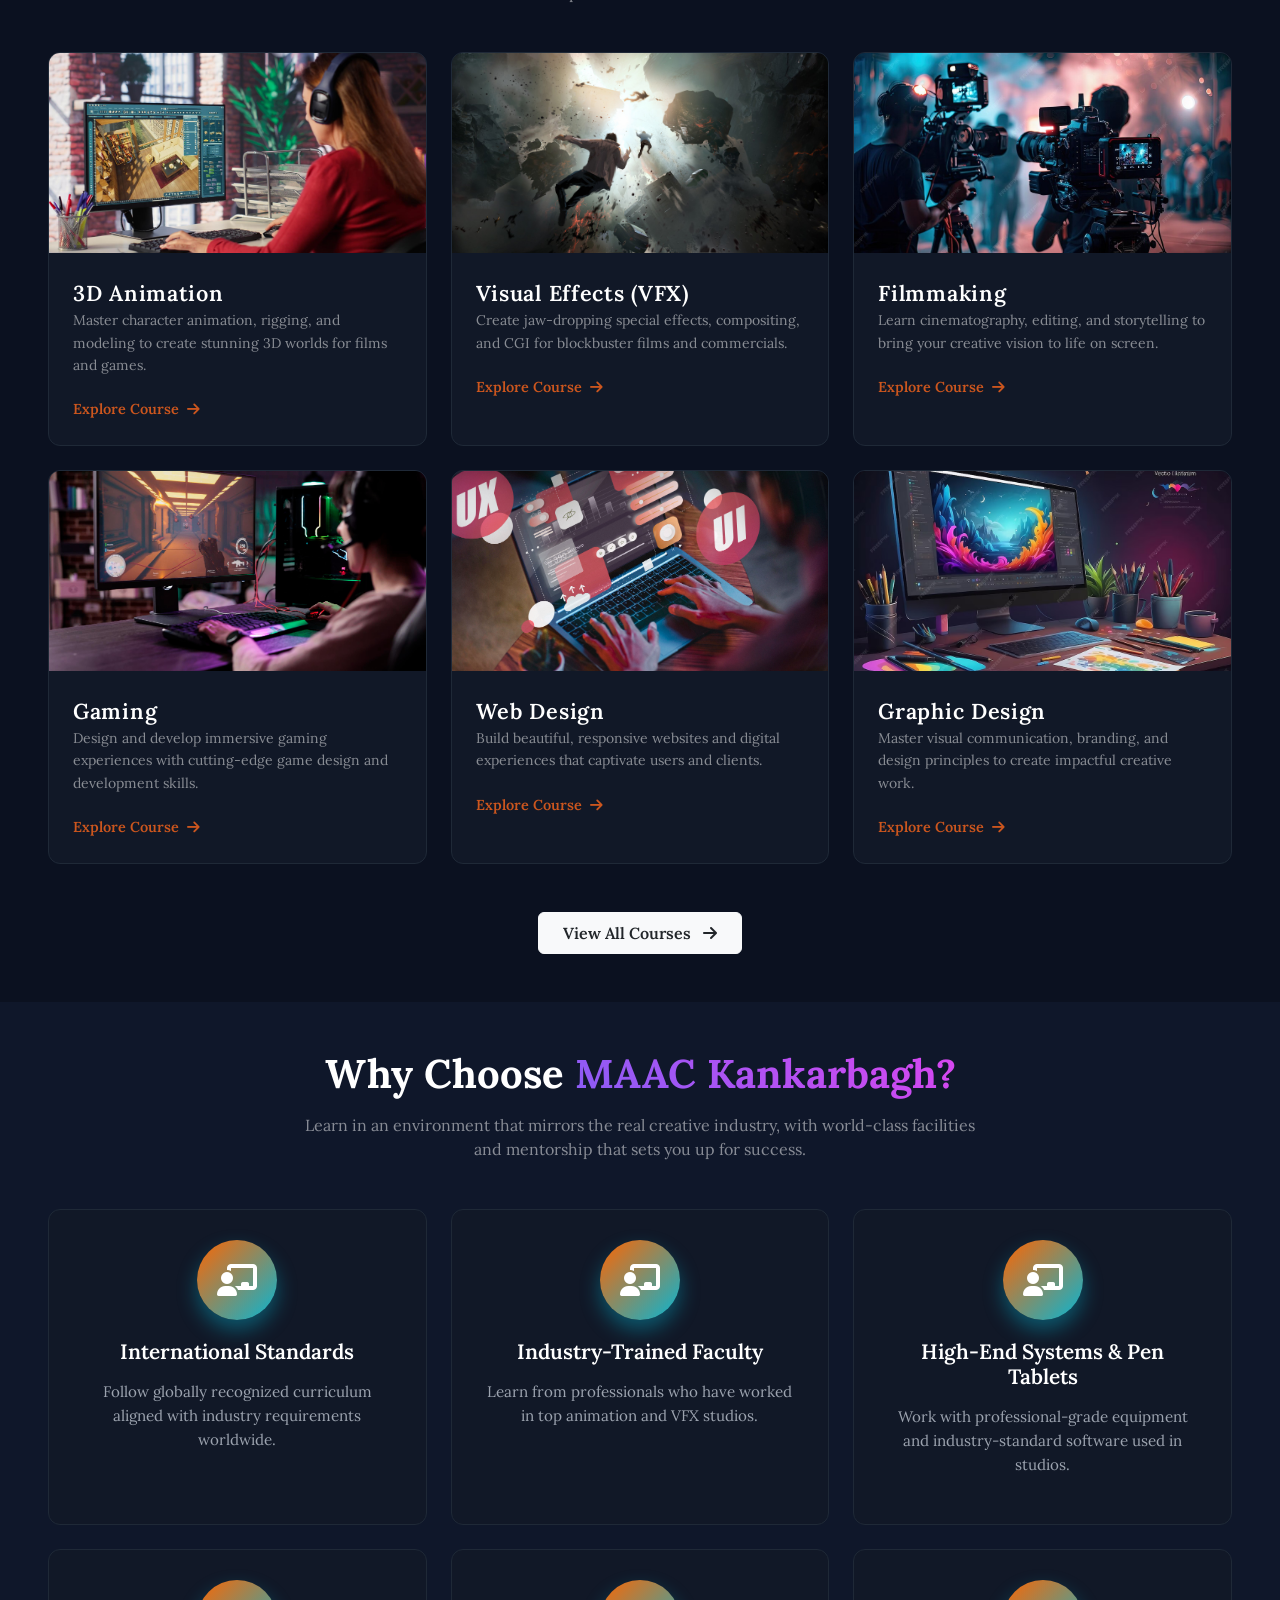
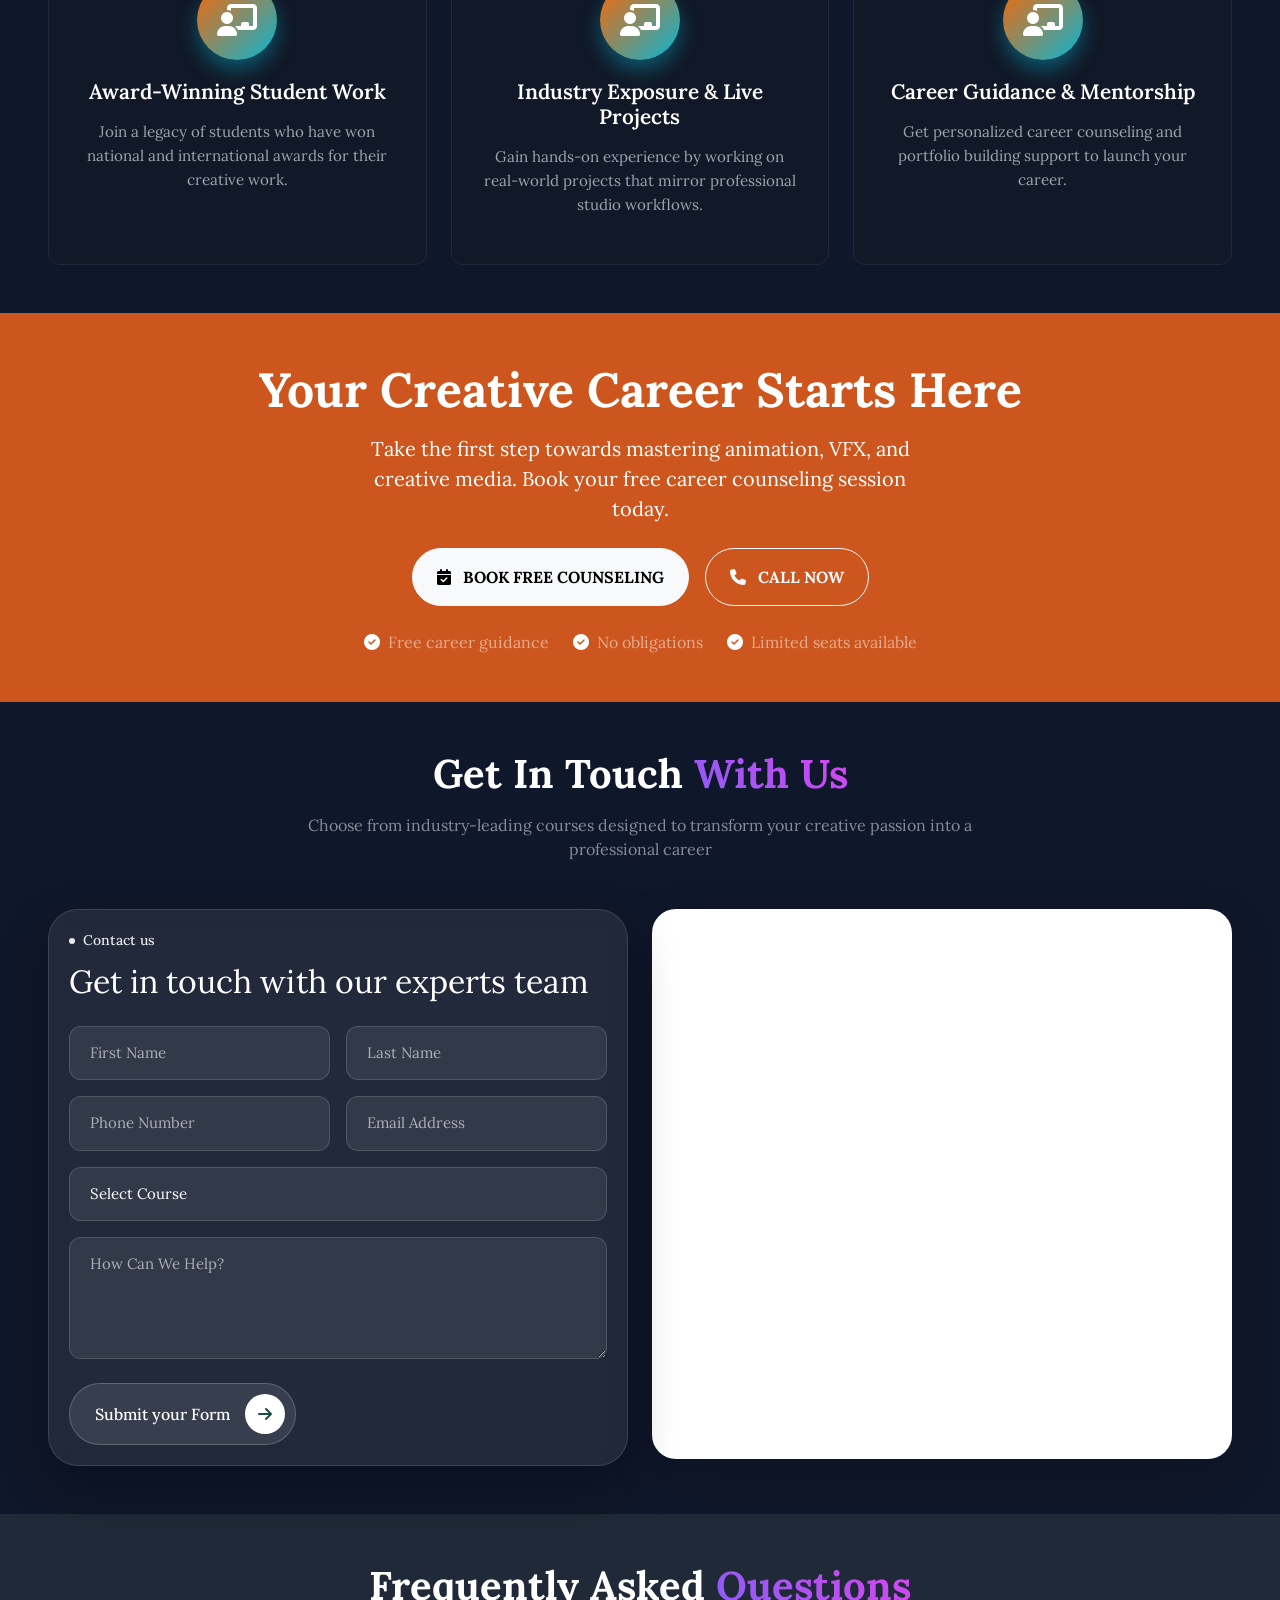
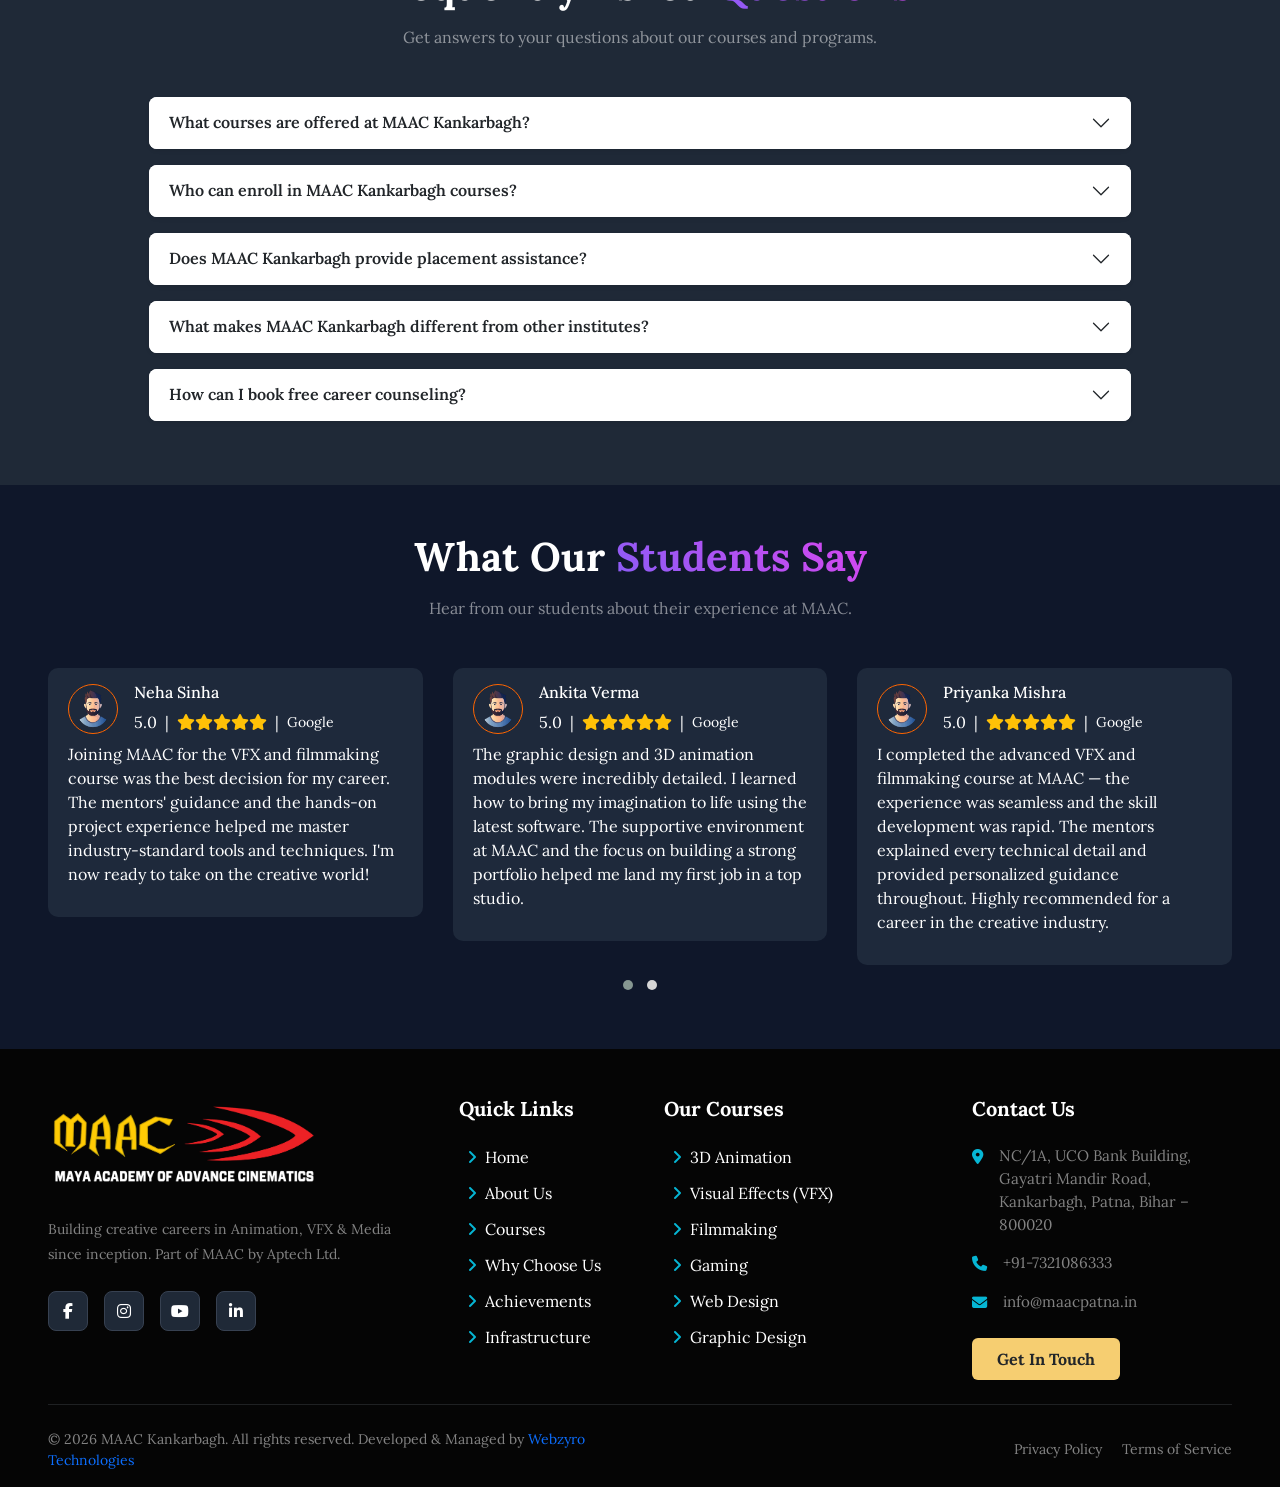
==== commit 393be354: "fix issue in why choose" ====
--- a/index.html
+++ b/index.html
@@ -606,10 +606,10 @@
                 <div class="feature-icon">
                   <i class="fa-solid fa-chalkboard-teacher"></i>
                 </div>
-                <h4 class="feature-title">Award-Winning Student Work</h4>
+                <h4 class="feature-title">Industry Exposure & Live Projects</h4>
                 <p class="feature-description">
-                  Join a legacy of students who have won national and
-                  international awards for their creative work.
+                  Gain hands-on experience by working on real-world projects
+                  that mirror professional studio workflows.
                 </p>
               </div>
             </div>
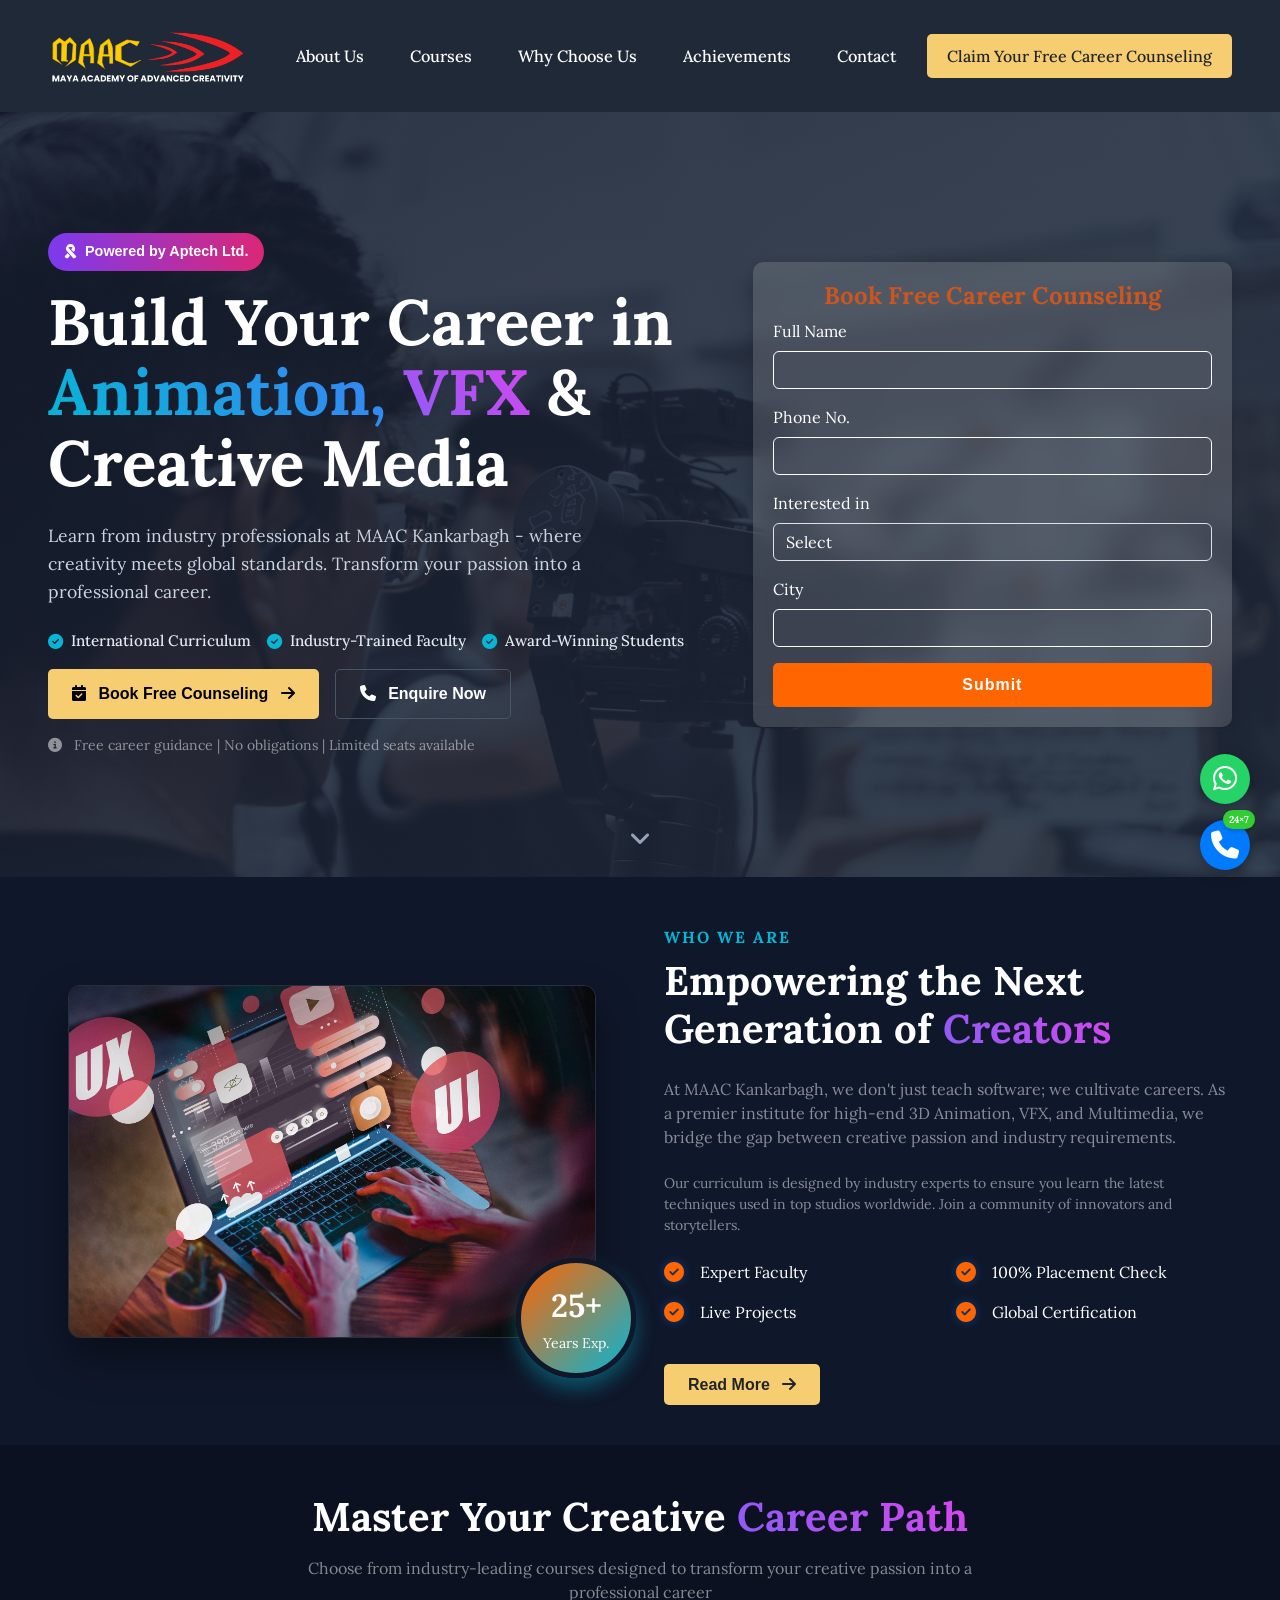
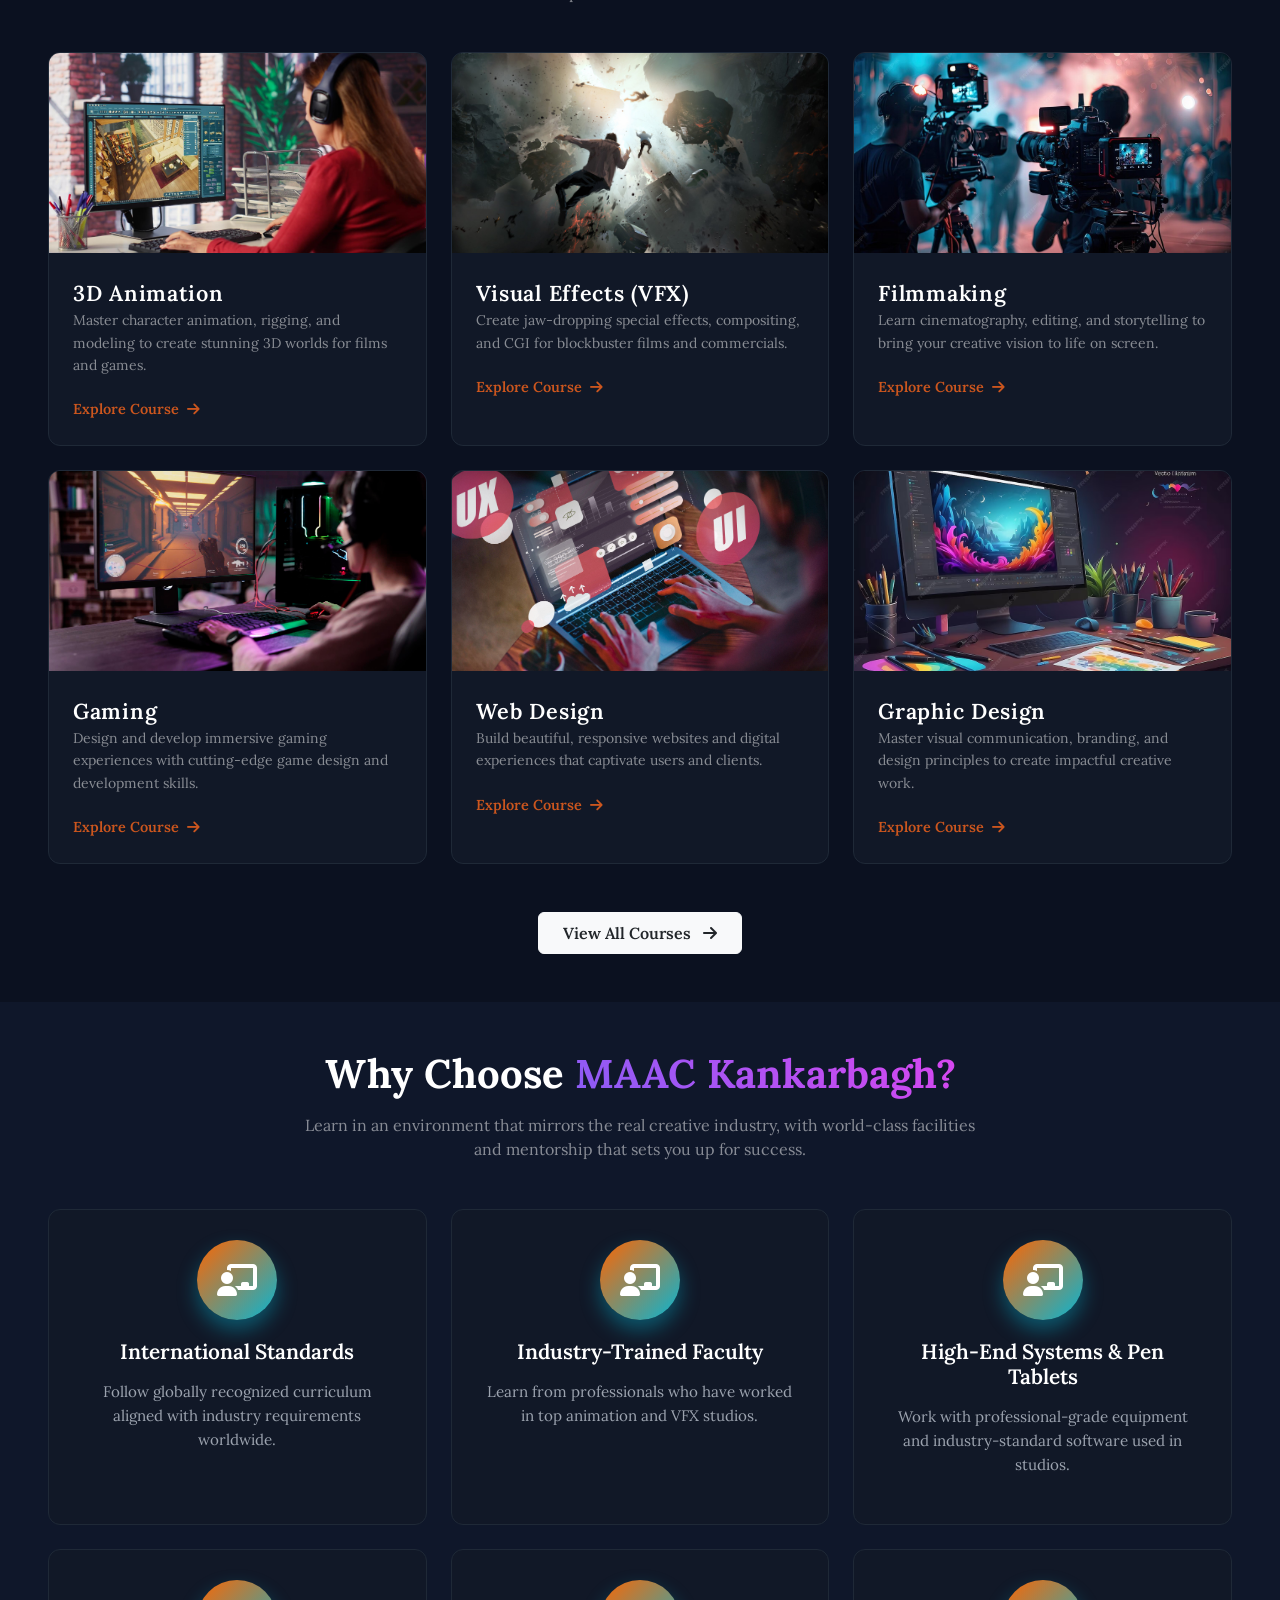
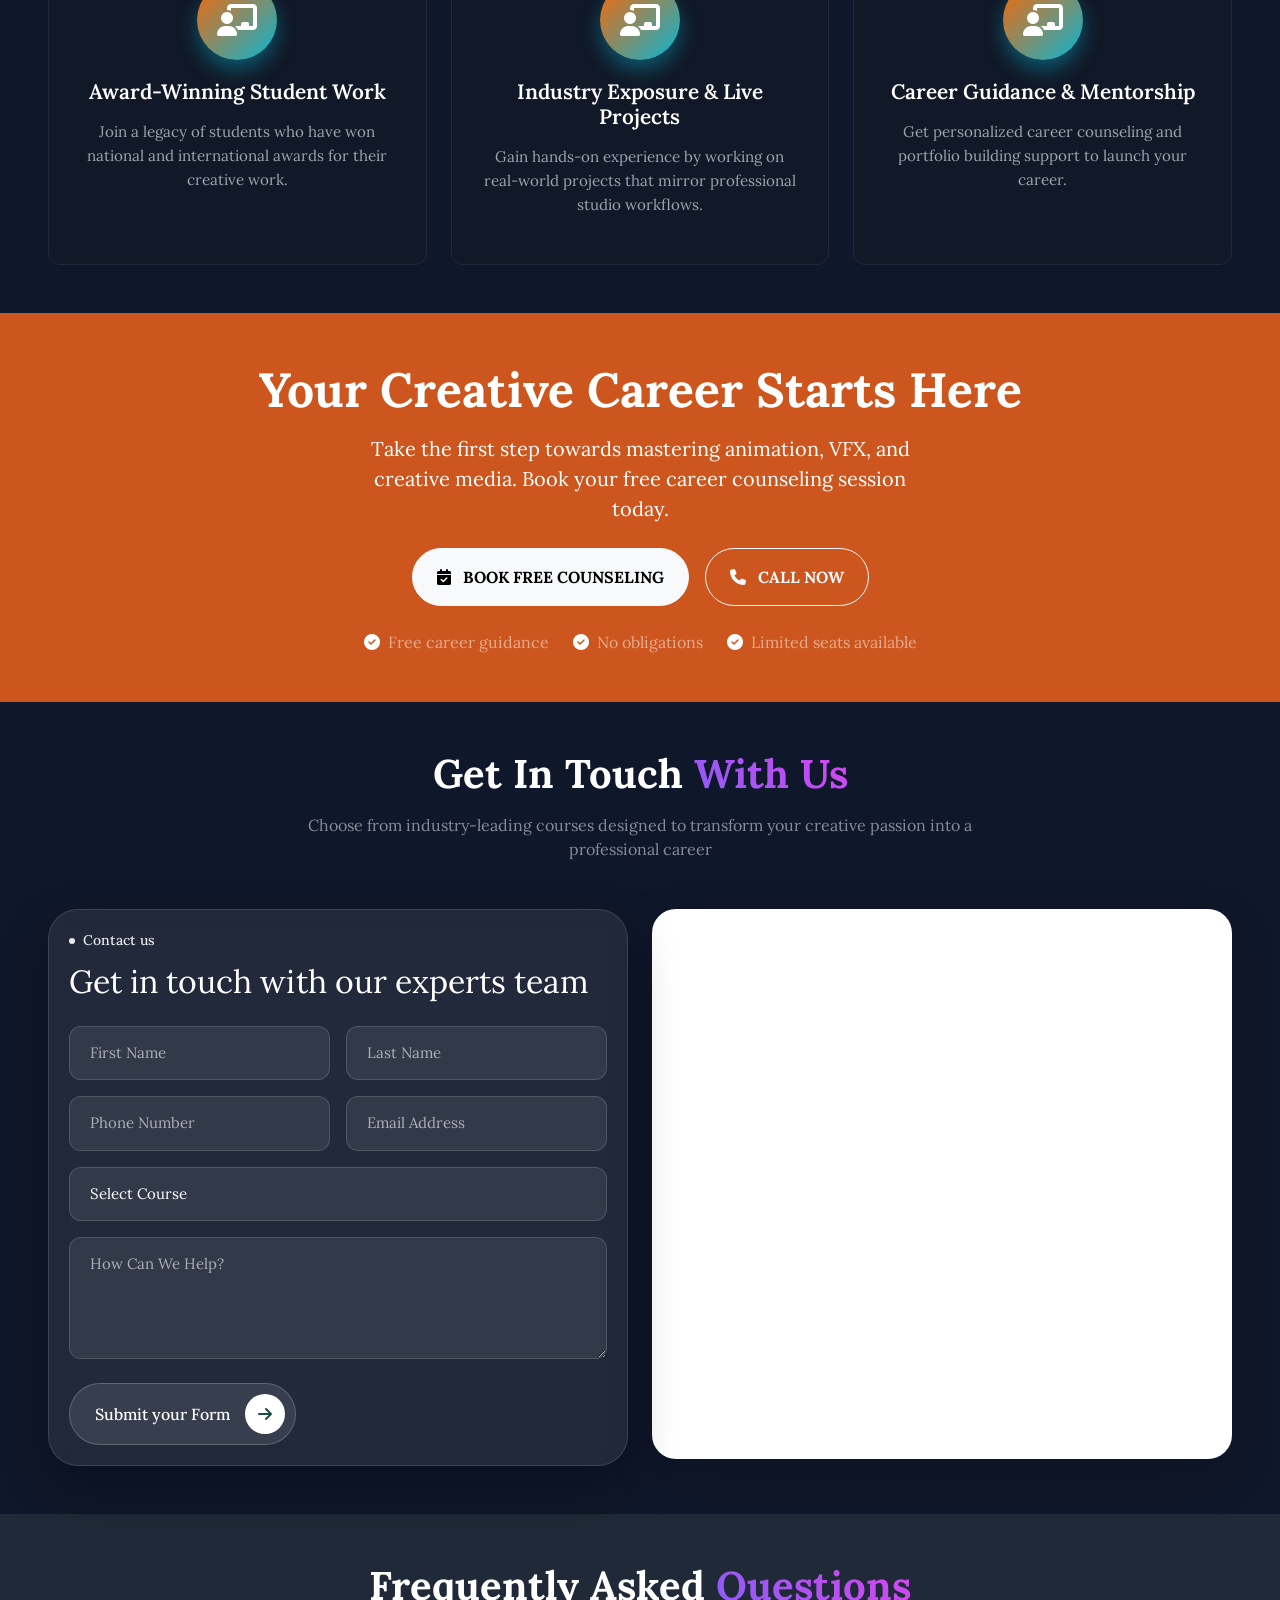
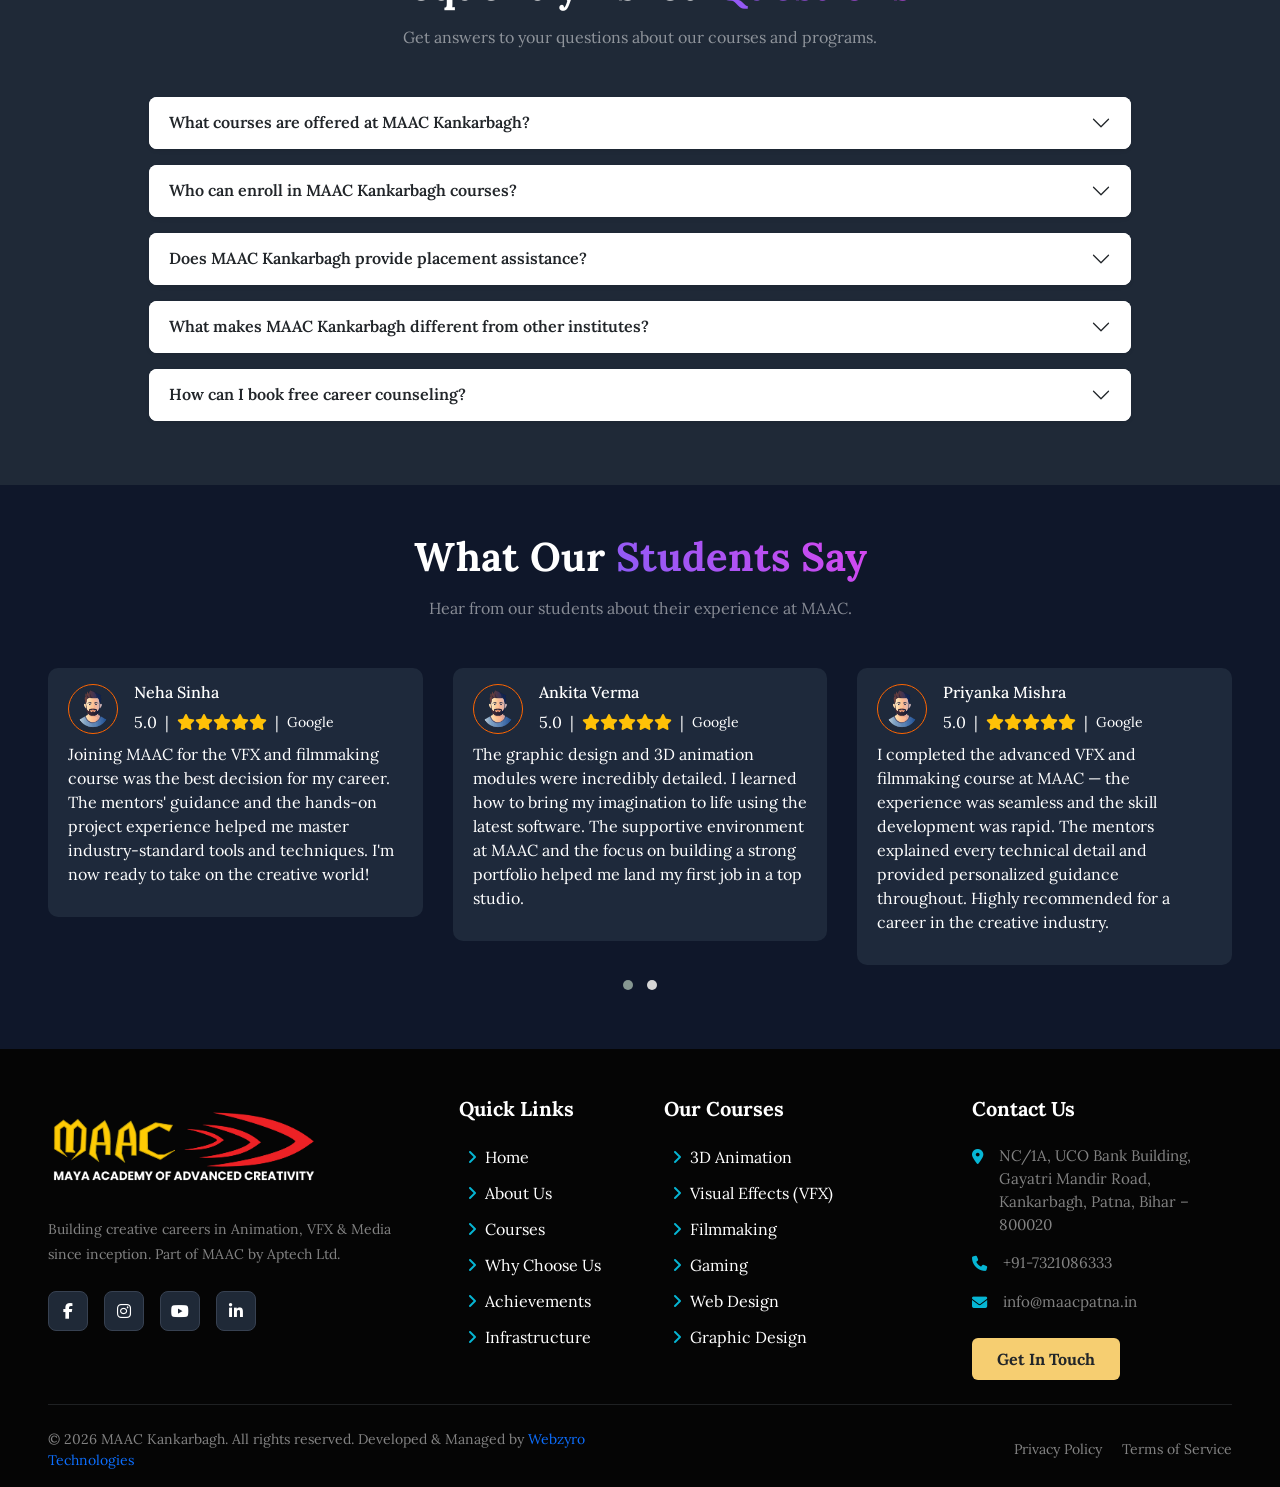
==== commit e1f807fd: "update the logo" ====
--- a/index.html
+++ b/index.html
@@ -104,8 +104,7 @@
                 data-aos="fade-down"
                 data-aos-delay="100"
               >
-                <i class="fa-solid fa-ribbon me-2"></i> Powered by MAAC
-                Kankarbagh | Aptech Ltd.
+                <i class="fa-solid fa-ribbon me-2"></i> Powered by Aptech Ltd.
               </div>
               <h1
                 class="hero-title mb-4"
@@ -834,7 +833,7 @@
               <div class="map-wrapper shadow-lg">
                 <iframe
                   title="Google Map — Webzyro Digital Technologies, Patna"
-                  src="https://www.google.com/maps/embed?pb=!1m18!1m12!1m3!1d3597.454312181564!2d85.10742137474139!3d25.623043114322094!2m3!1f0!2f0!3f0!3m2!1i1024!2i768!4f13.1!3m3!1m2!1s0x861a64cc4e301c33%3A0xe17e99fff75a1d2b!2sWebzyro%20Digital%20Technologies%20-%20Best%20Digital%20Marketing%20Company%20Agency%20in%20Patna%20%7C%20Website%20Development%20%26%20SEO%20Company%20in%20Patna!5e0!3m2!1sen!2sin!4v1766215668336!5m2!1sen!2sin"
+                  src="https://www.google.com/maps/embed?pb=!1m17!1m12!1m3!1d3598.147424227938!2d85.15472799999999!3d25.600016999999998!2m3!1f0!2f0!3f0!3m2!1i1024!2i768!4f13.1!3m2!1m1!2zMjXCsDM2JzAwLjEiTiA4NcKwMDknMTcuMCJF!5e0!3m2!1sen!2sin!4v1769509127618!5m2!1sen!2sin"
                   width="100%"
                   height="100%"
                   style="border: 0; border-radius: 24px"
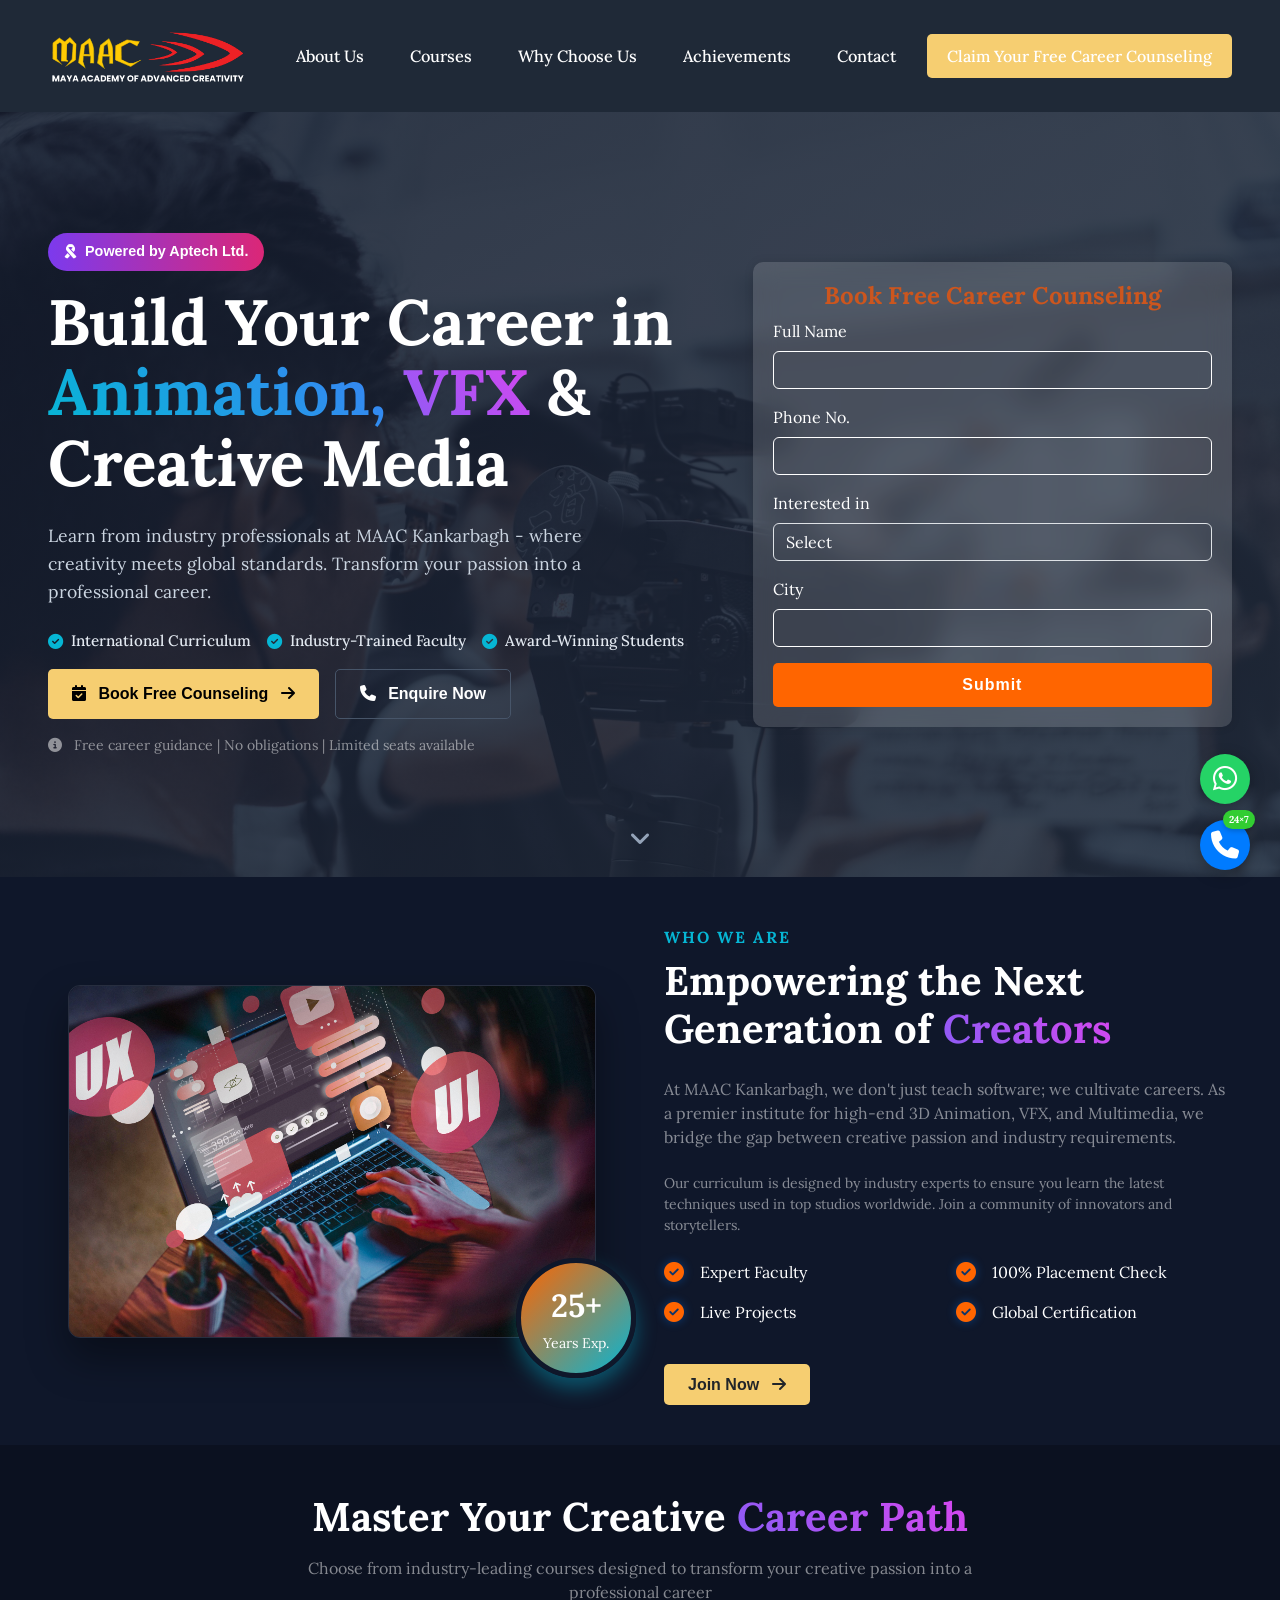
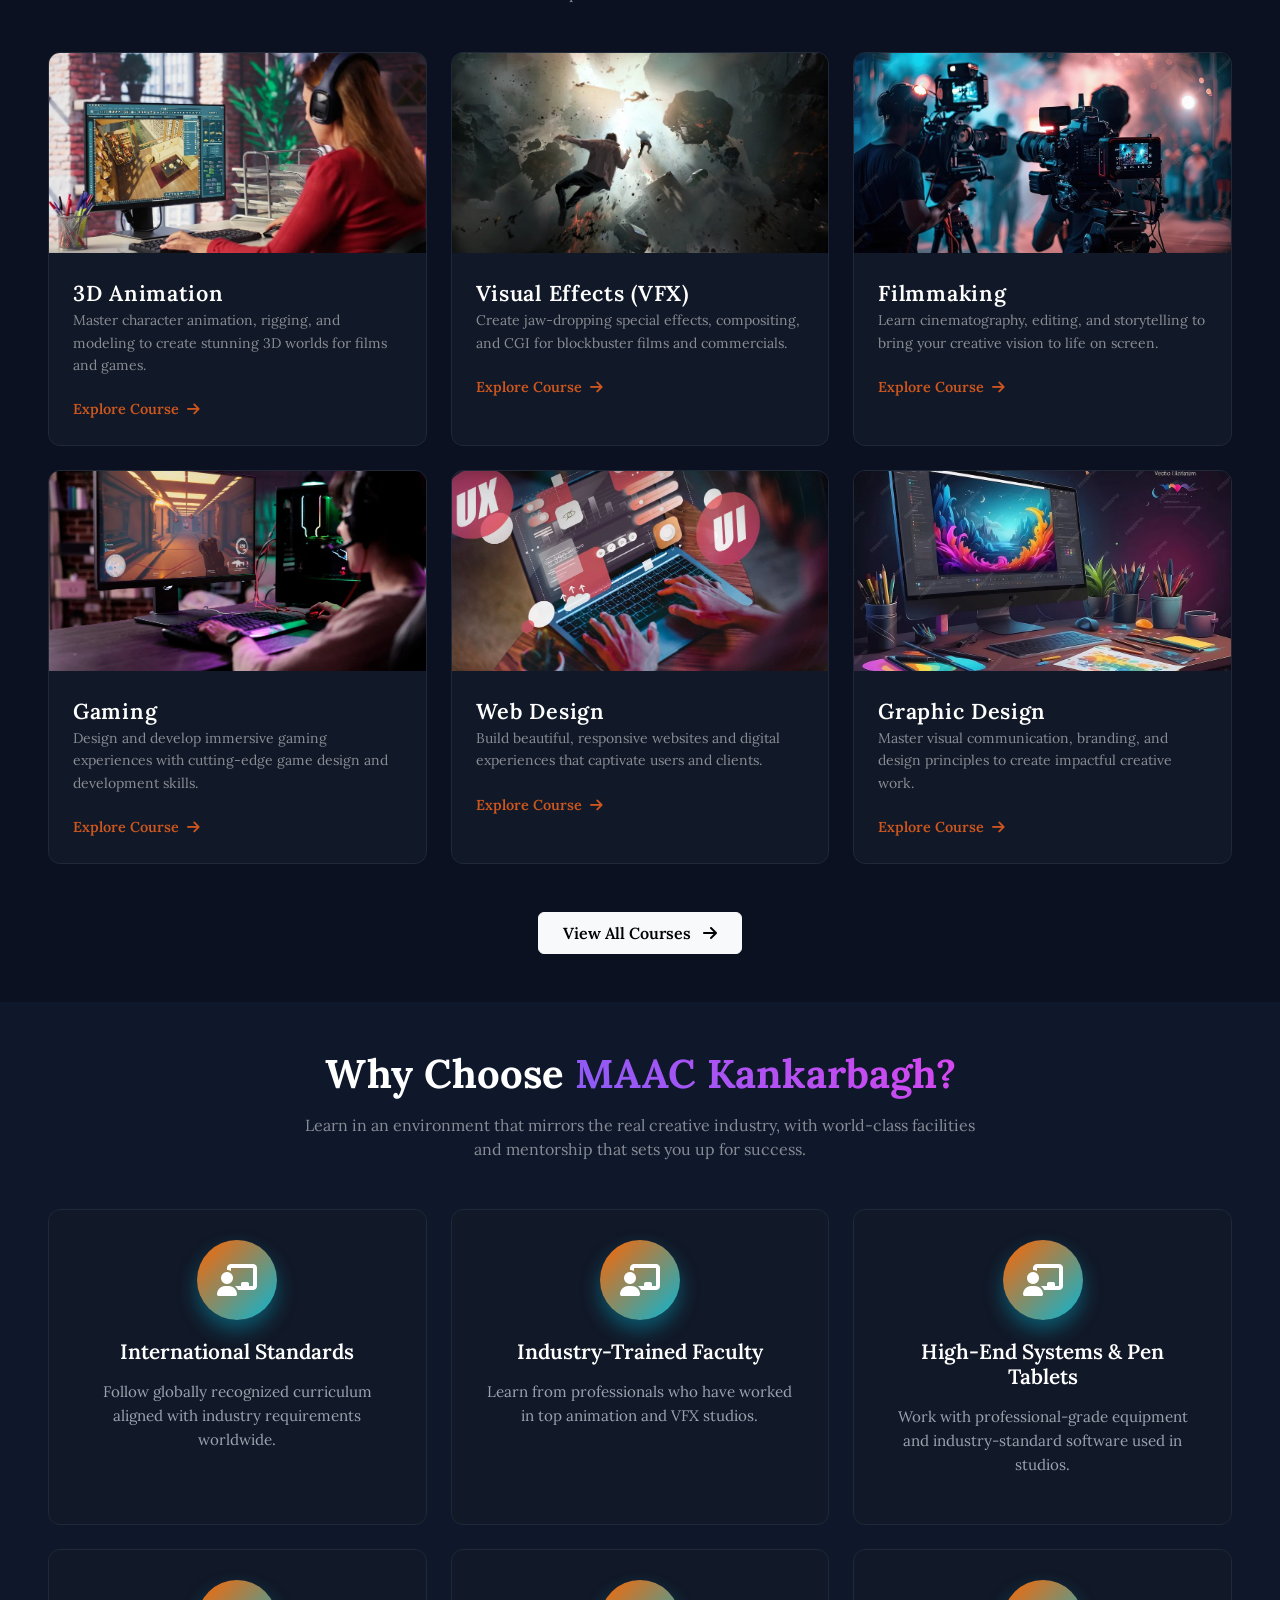
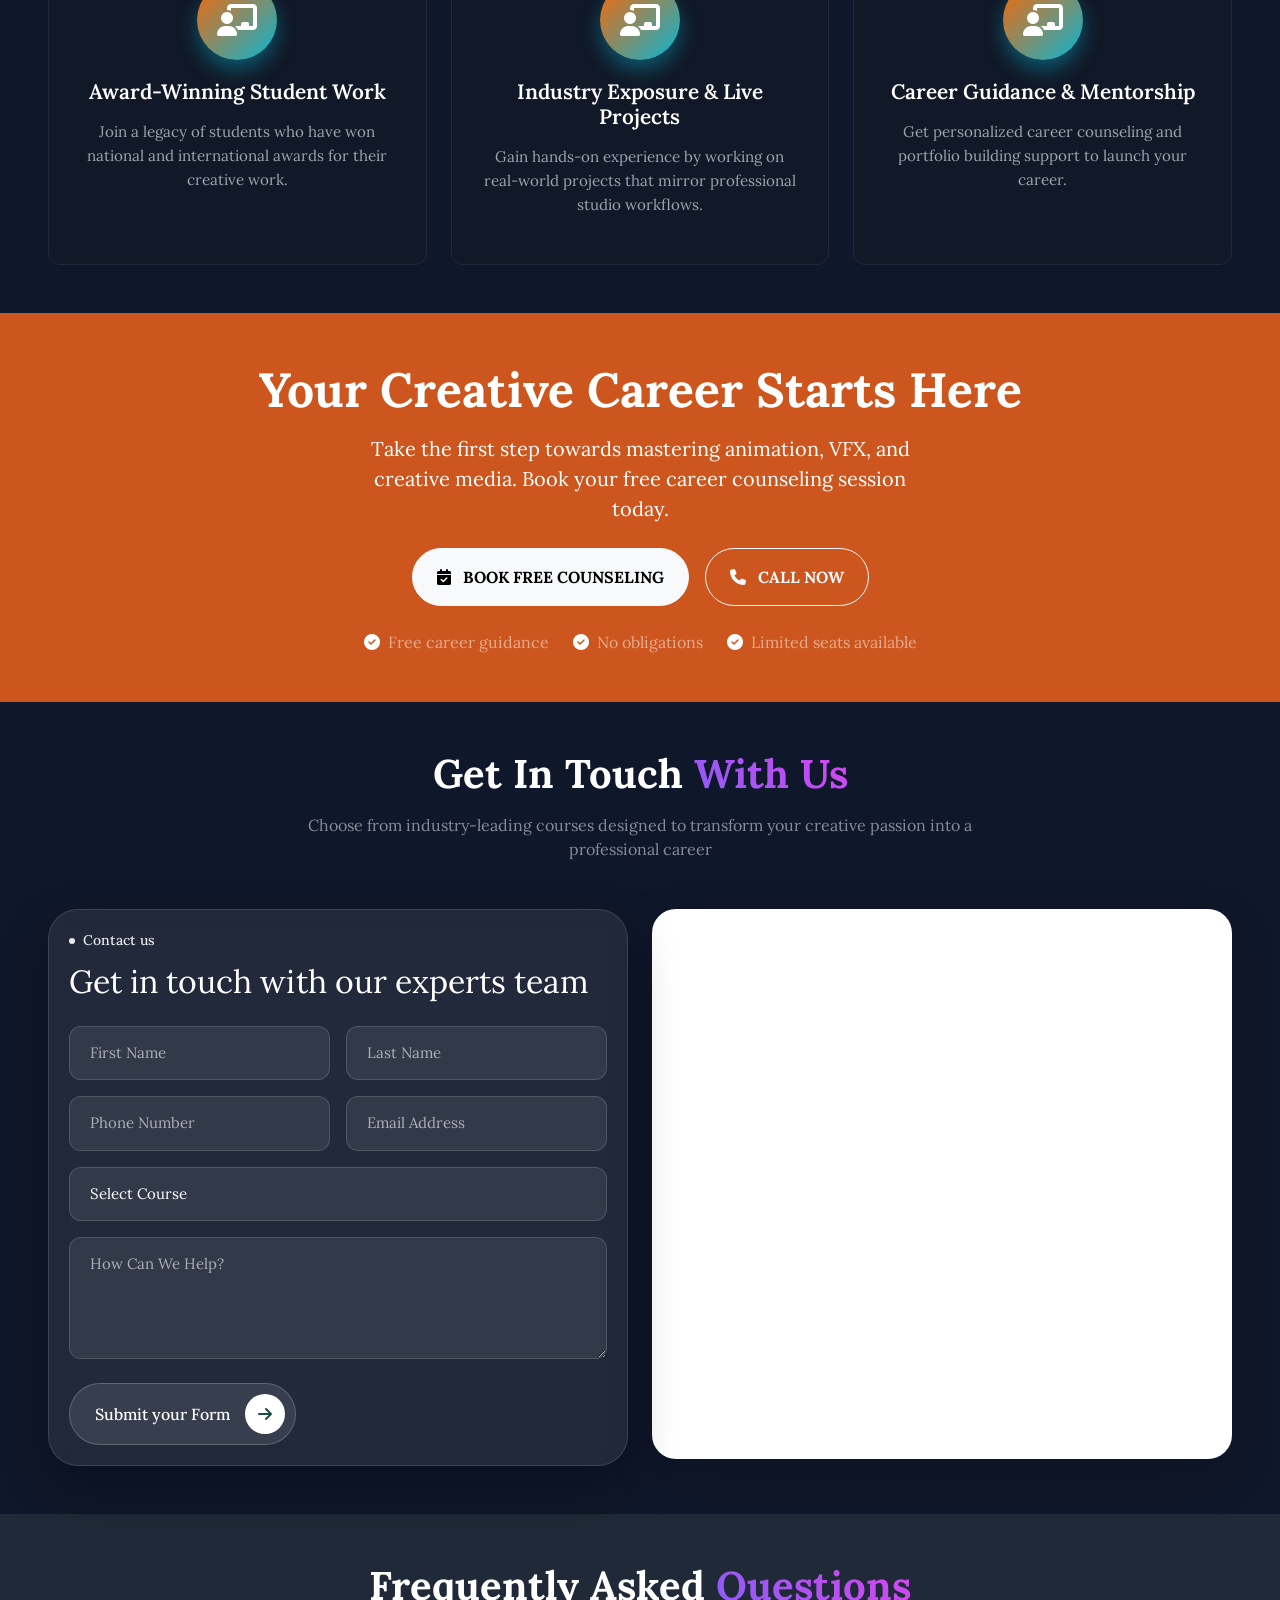
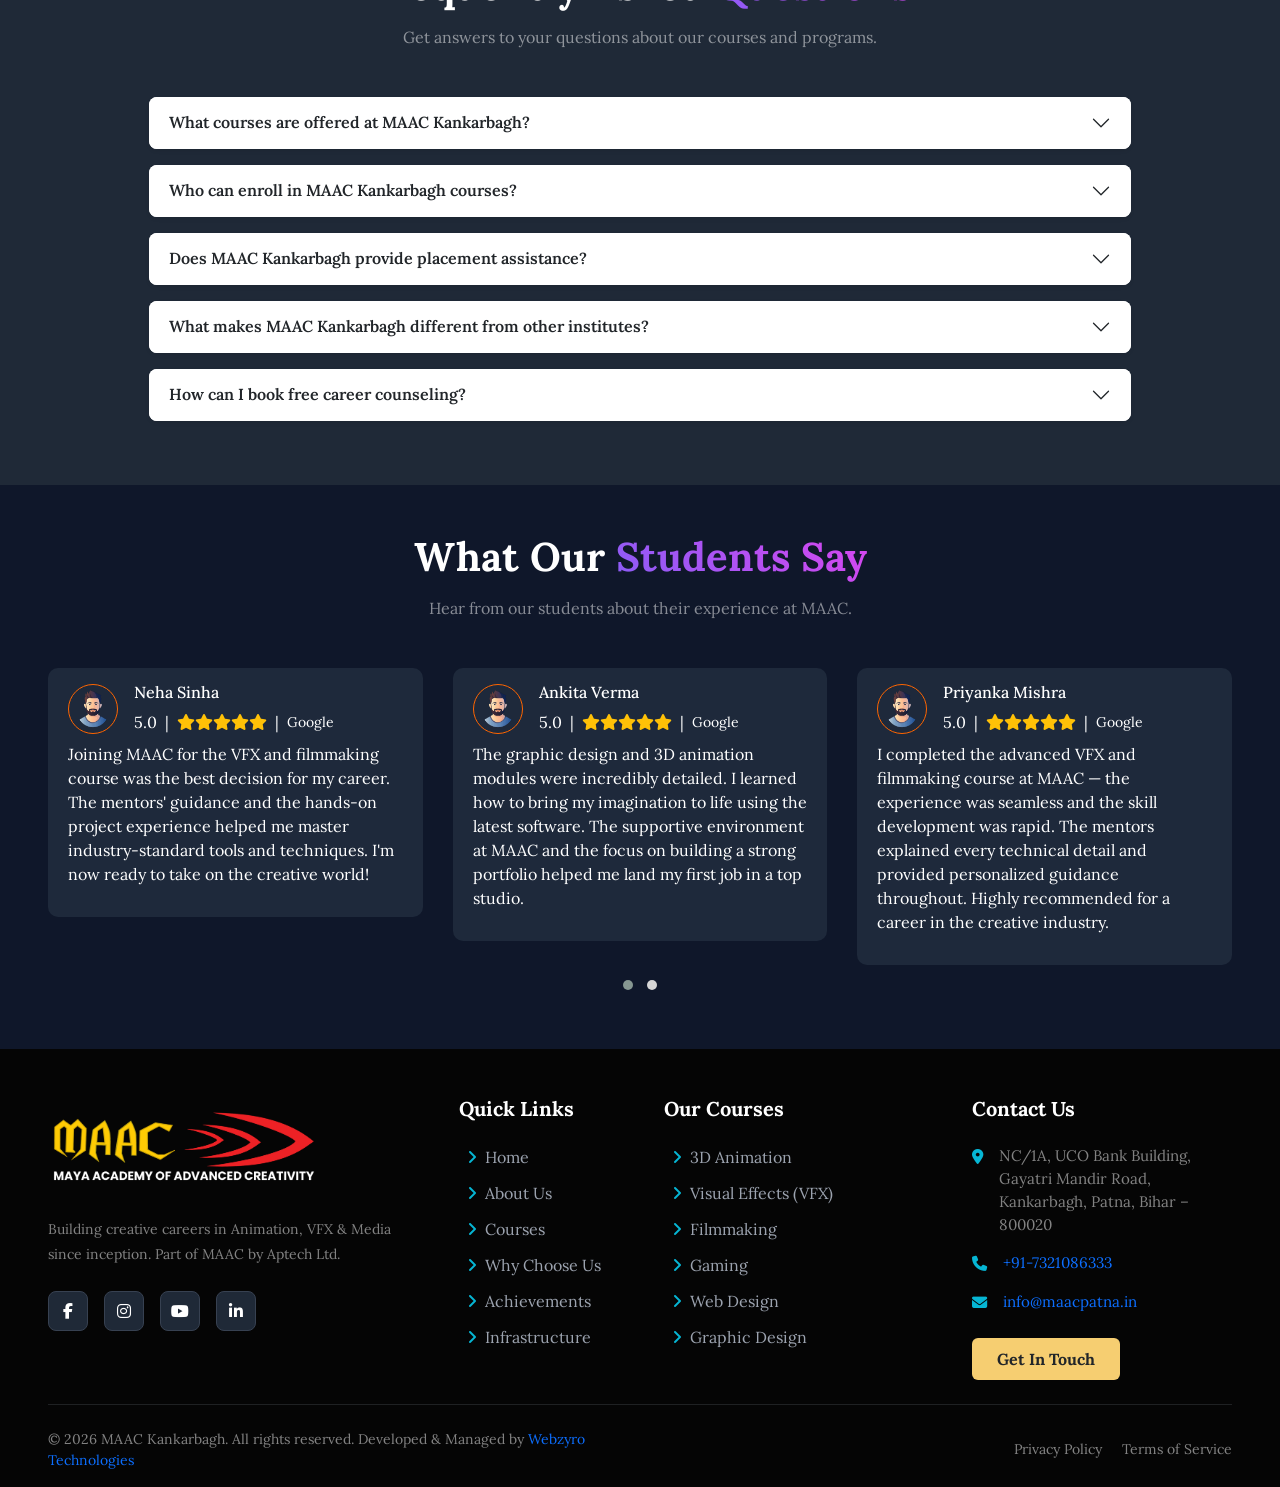
==== commit 2359a941: "created about page" ====
--- a/index.html
+++ b/index.html
@@ -342,7 +342,7 @@
                 </div>
 
                 <a href="#" class="btn-hero-primary text-dark px-4"
-                  >Read More <i class="fa-solid fa-arrow-right ms-2"></i
+                  >Join Now <i class="fa-solid fa-arrow-right ms-2"></i
                 ></a>
               </div>
             </div>
@@ -374,7 +374,7 @@
               <div class="course-card">
                 <div class="card-img-wrapper">
                   <img
-                    src="/images/3d.jpg"
+                    src="/images/service1.webp"
                     alt="3D Animation"
                     class="img-fluid w-100"
                   />
@@ -401,7 +401,7 @@
               <div class="course-card">
                 <div class="card-img-wrapper">
                   <img
-                    src="/images/vfx.jpg"
+                    src="/images/service2.webp"
                     alt="VFX"
                     class="img-fluid w-100"
                   />
@@ -428,7 +428,7 @@
               <div class="course-card">
                 <div class="card-img-wrapper">
                   <img
-                    src="/images/filmmaking.jpg"
+                    src="/images/service3.webp"
                     alt="Filmmaking"
                     class="img-fluid w-100"
                   />
@@ -455,7 +455,7 @@
               <div class="course-card">
                 <div class="card-img-wrapper">
                   <img
-                    src="/images/gamming.jpg"
+                    src="/images/service4.webp"
                     alt="Gaming"
                     class="img-fluid w-100"
                   />
@@ -482,7 +482,7 @@
               <div class="course-card">
                 <div class="card-img-wrapper">
                   <img
-                    src="/images/web.jpg"
+                    src="/images/service5.webp"
                     alt="Web Design"
                     class="img-fluid w-100"
                   />
@@ -509,7 +509,7 @@
               <div class="course-card">
                 <div class="card-img-wrapper">
                   <img
-                    src="/images/graphic-desing.avif"
+                    src="/images/service6.webp"
                     alt="Graphic Design"
                     class="img-fluid w-100"
                   />
--- a/style.css
+++ b/style.css
@@ -1,11 +1,10 @@
-@import url('https://fonts.googleapis.com/css2?family=Lora:ital,wght@0,400..700;1,400..700&display=swap');
-
+@import url("https://fonts.googleapis.com/css2?family=Lora:ital,wght@0,400..700;1,400..700&display=swap");
 
 :root {
-  --primary-bg: #C40C0C; 
-  --brand-maac: #FF6500; 
-  --brand-patna: #CC561E; 
-  --btn-cyan: #F6CE71; 
+  --primary-bg: #c40c0c;
+  --brand-maac: #ff6500;
+  --brand-patna: #cc561e;
+  --btn-cyan: #f6ce71;
 }
 
 body {
@@ -14,8 +13,8 @@
 }
 
 a {
-    text-decoration: none !important;
-    color: inherit !important;
+  text-decoration: none !important;
+  color: inherit ;
 }
 
 /* Navbar container */
@@ -49,7 +48,6 @@
 .brand-patna {
   color: var(--brand-patna);
 }
-
 
 /* Navigation Links */
 .navbar-nav .nav-link {
@@ -78,10 +76,11 @@
   font-size: 1rem;
 }
 
-
 /* Hero Section */
 .hero-section {
-  background: linear-gradient(135deg, rgba(15, 23, 42, 0.85), rgba(30, 41, 59, 0.85)), url('/images/hero-bg.jpg');
+  background:
+    linear-gradient(135deg, rgba(15, 23, 42, 0.85), rgba(30, 41, 59, 0.85)),
+    url("/images/hero-bg.jpg");
   background-size: cover;
   background-color: center;
   background-repeat: no-repeat;
@@ -93,7 +92,11 @@
 
 /* Badge */
 .badge-custom {
-  background: linear-gradient(90deg, #7c3aed, #db2777); /* Purple to Pink gradient */
+  background: linear-gradient(
+    90deg,
+    #7c3aed,
+    #db2777
+  ); /* Purple to Pink gradient */
   color: #fff;
   padding: 8px 16px;
   border-radius: 20px;
@@ -128,7 +131,7 @@
 .hero-text {
   font-size: 1.1rem;
   font-weight: 300;
-  color: #cbd5e1; 
+  color: #cbd5e1;
   max-width: 600px;
   line-height: 1.6;
 }
@@ -147,7 +150,7 @@
 
 /* Hero Buttons */
 .btn-hero-primary {
-  background-color: var(--btn-cyan) !important; 
+  background-color: var(--btn-cyan) !important;
   color: #000;
   font-weight: 700;
   padding: 12px 24px;
@@ -189,68 +192,79 @@
 }
 
 @keyframes bounce {
-  0%, 20%, 50%, 80%, 100% {transform: translateX(-50%) translateY(0);}
-  40% {transform: translateX(-50%) translateY(-10px);}
-  60% {transform: translateX(-50%) translateY(-5px);}
+  0%,
+  20%,
+  50%,
+  80%,
+  100% {
+    transform: translateX(-50%) translateY(0);
+  }
+  40% {
+    transform: translateX(-50%) translateY(-10px);
+  }
+  60% {
+    transform: translateX(-50%) translateY(-5px);
+  }
 }
 
 #hero-form {
-    background-color: rgba(255, 255, 255, 0.15);
-    backdrop-filter: blur(12px);
-    -webkit-backdrop-filter: blur(12px);
-    padding: 20px;
-    border-radius: 10px;
-    box-shadow: 0 0 10px rgba(0, 0, 0, 0.1);
+  background-color: rgba(255, 255, 255, 0.15);
+  backdrop-filter: blur(12px);
+  -webkit-backdrop-filter: blur(12px);
+  padding: 20px;
+  border-radius: 10px;
+  box-shadow: 0 0 10px rgba(0, 0, 0, 0.1);
 }
 
 #hero-form h4 {
-    color: var(--brand-patna);
-    text-align: center;
-    font-weight: bold;
+  color: var(--brand-patna);
+  text-align: center;
+  font-weight: bold;
 }
 
 #hero-form .form-label {
-    color: white;
-}
-
-#hero-form input, select {
-    background-color: transparent;
-    border: 1px solid white;
-    caret-color: white;
-    color: white;
-}
-
-#hero-form input:focus, select:focus {
-    outline: none;
-    box-shadow: none;
+  color: white;
+}
+
+#hero-form input,
+select {
+  background-color: transparent;
+  border: 1px solid white;
+  caret-color: white;
+  color: white;
+}
+
+#hero-form input:focus,
+select:focus {
+  outline: none;
+  box-shadow: none;
 }
 
 #hero-form select option {
-    background-color: #1e293b;
-    color: #ffffff;
+  background-color: #1e293b;
+  color: #ffffff;
 }
 
 #hero-form button {
-    background-color: var(--brand-maac);
-    width: 100%;
-    color: #fff;
-    font-weight: 700;
-    padding: 10px 20px;
-    border-radius: 5px;
-    border: none;
-    letter-spacing: 1px;
-    font-family: sans-serif;
-    transition: all 0.4s ease-in;
+  background-color: var(--brand-maac);
+  width: 100%;
+  color: #fff;
+  font-weight: 700;
+  padding: 10px 20px;
+  border-radius: 5px;
+  border: none;
+  letter-spacing: 1px;
+  font-family: sans-serif;
+  transition: all 0.4s ease-in;
 }
 
 #hero-form button:hover {
-    transform: translateY(-3px);
-}
-
+  transform: translateY(-3px);
+}
 
 /* Courses Section */
 .courses-section {
-  background-color: #0b1120; 
+  background-color: #0b1120;
 }
 
 .section-title {
@@ -277,7 +291,9 @@
 .course-card:hover {
   transform: translateY(-5px);
   border-color: #3b82f6;
-  box-shadow: 0 10px 20px rgba(0, 0, 0, 0.3), 0 0 15px rgba(59, 130, 246, 0.2);
+  box-shadow:
+    0 10px 20px rgba(0, 0, 0, 0.3),
+    0 0 15px rgba(59, 130, 246, 0.2);
 }
 
 .card-img-wrapper {
@@ -300,7 +316,7 @@
   font-weight: 600;
   margin-bottom: 10px;
   line-height: 2rem;
-  letter-spacing: .7px;
+  letter-spacing: 0.7px;
 }
 
 .card-text {
@@ -330,46 +346,45 @@
   border-radius: 12px;
 }
 
-
 /* Updated About Section */
 .about-section {
-    background-color: #0f172a; 
+  background-color: #0f172a;
 }
 
 .about-img-wrapper {
-    position: relative;
-    padding: 20px;
+  position: relative;
+  padding: 20px;
 }
 
 .about-img.main-img {
-    border-radius: 12px;
-    overflow: hidden;
-    box-shadow: 0 20px 40px rgba(0,0,0,0.4);
-    height: auto;
-    border: 1px solid rgba(255,255,255,0.1);
+  border-radius: 12px;
+  overflow: hidden;
+  box-shadow: 0 20px 40px rgba(0, 0, 0, 0.4);
+  height: auto;
+  border: 1px solid rgba(255, 255, 255, 0.1);
 }
 
 .experience-badge {
-    position: absolute;
-    bottom: -20px;
-    right: -20px;
-    background: linear-gradient(135deg, var(--brand-maac), #06b6d4);
-    width: 120px;
-    height: 120px;
-    border-radius: 50%;
-    color: #fff;
-    box-shadow: 0 10px 20px rgba(6, 182, 212, 0.4);
-    border: 5px solid #0f172a; /* Matches section bg to create cutout effect */
-    z-index: 2;
+  position: absolute;
+  bottom: -20px;
+  right: -20px;
+  background: linear-gradient(135deg, var(--brand-maac), #06b6d4);
+  width: 120px;
+  height: 120px;
+  border-radius: 50%;
+  color: #fff;
+  box-shadow: 0 10px 20px rgba(6, 182, 212, 0.4);
+  border: 5px solid #0f172a; /* Matches section bg to create cutout effect */
+  z-index: 2;
 }
 
 .ls-2 {
-    letter-spacing: 2px;
+  letter-spacing: 2px;
 }
 
 .about-points .fa-circle-check {
-    color: var(--brand-maac); /* Use Brand MAAC blue or Cyan */
-    filter: drop-shadow(0 0 5px rgba(0, 123, 255, 0.4));
+  color: var(--brand-maac); /* Use Brand MAAC blue or Cyan */
+  filter: drop-shadow(0 0 5px rgba(0, 123, 255, 0.4));
 }
 
 /* Why Choose Us Section */
@@ -390,7 +405,9 @@
 .feature-card:hover {
   transform: translateY(-5px);
   border-color: #3b82f6;
-  box-shadow: 0 10px 20px rgba(0, 0, 0, 0.3), 0 0 15px rgba(59, 130, 246, 0.2);
+  box-shadow:
+    0 10px 20px rgba(0, 0, 0, 0.3),
+    0 0 15px rgba(59, 130, 246, 0.2);
 }
 
 .feature-icon {
@@ -430,57 +447,56 @@
   margin: 0 auto;
 }
 
-
-
-
 /* Footer Section */
 .footer-section {
-    background-color: #050505; /* Deep black/dark background */
-    color: #fff;
+  background-color: #050505; /* Deep black/dark background */
+  color: #fff;
 }
 
 .footer-links li {
-    margin-bottom: 12px;
+  margin-bottom: 12px;
 }
 
 .footer-links a {
-    color: #9ca3af;
-    text-decoration: none;
-    transition: color 0.3s ease, padding-left 0.3s ease;
-    display: inline-block;
+  color: #9ca3af;
+  text-decoration: none;
+  transition:
+    color 0.3s ease,
+    padding-left 0.3s ease;
+  display: inline-block;
 }
 
 .footer-links a:hover {
-    color: var(--btn-cyan);
-    padding-left: 5px;
+  color: var(--btn-cyan);
+  padding-left: 5px;
 }
 
 .footer-contact li {
-    font-size: 0.95rem;
+  font-size: 0.95rem;
 }
 
 .social-icon {
-    width: 40px;
-    height: 40px;
-    background-color: #1f2937;
-    border-radius: 8px;
-    display: flex;
-    align-items: center;
-    justify-content: center;
-    color: #fff;
-    transition: all 0.3s ease;
-    border: 1px solid #374151;
+  width: 40px;
+  height: 40px;
+  background-color: #1f2937;
+  border-radius: 8px;
+  display: flex;
+  align-items: center;
+  justify-content: center;
+  color: #fff;
+  transition: all 0.3s ease;
+  border: 1px solid #374151;
 }
 
 .social-icon:hover {
-    background-color: var(--brand-maac);
-    color: #fff;
-    transform: translateY(-3px);
-    border-color: var(--brand-maac);
+  background-color: var(--brand-maac);
+  color: #fff;
+  transform: translateY(-3px);
+  border-color: var(--brand-maac);
 }
 
 .hover-white:hover {
-    color: #fff !important;
+  color: #fff !important;
 }
 
 /* Contact Section */
@@ -604,12 +620,12 @@
 
 /* Faq Section */
 .faq-section {
-    background-color: #1f2937;
+  background-color: #1f2937;
 }
 
 /* Testimonial Section */
 .testimonial-section {
-    background-color: #0f172a;
+  background-color: #0f172a;
 }
 
 .testimonial-card {
@@ -709,11 +725,11 @@
   .contact-form-card2 {
     padding: 35px;
   }
-  
+
   .contact-title {
     font-size: 2.2rem;
   }
-  
+
   .map-wrapper {
     height: 400px;
   }
@@ -724,11 +740,11 @@
     padding: 25px 20px;
     border-radius: 20px;
   }
-  
+
   .contact-title {
     font-size: 1.8rem;
   }
-  
+
   .btn-submit-pill {
     width: 100%;
     justify-content: space-between;
@@ -744,3 +760,177 @@
     max-width: 100%;
   }
 }
+
+/* Breadcrumb Section */
+.breadcrumb-section {
+  background: linear-gradient(135deg, #0f172a 0%, #1e293b 100%);
+  padding: 50px 0;
+  position: relative;
+  z-index: 1;
+}
+
+.breadcrumb-section::before {
+  content: "";
+  position: absolute;
+  top: 0;
+  left: 0;
+  width: 100%;
+  height: 100%;
+  background: url("images/hero-bg.jpg") center/cover no-repeat;
+  opacity: 0.1;
+  z-index: -1;
+}
+
+.breadcrumb-shape {
+  position: absolute;
+  border-radius: 50%;
+  filter: blur(80px);
+  z-index: -1;
+}
+
+.breadcrumb-shape.shape-1 {
+  width: 300px;
+  height: 300px;
+  background: var(--brand-maac);
+  top: -100px;
+  left: -100px;
+  opacity: 0.2;
+}
+
+.breadcrumb-shape.shape-2 {
+  width: 250px;
+  height: 250px;
+  background: var(--btn-cyan);
+  bottom: -50px;
+  right: -50px;
+  opacity: 0.15;
+}
+
+.breadcrumb-item + .breadcrumb-item::before {
+  color: #94a3b8 !important;
+}
+
+.breadcrumb-item a {
+  transition: color 0.3s ease;
+}
+
+.breadcrumb-item a:hover {
+  color: var(--btn-cyan) !important;
+}
+
+.breadcrumb-item.active {
+  color: var(--brand-maac) !important;
+  font-weight: 600;
+}
+
+/* Tools Section */
+.tools-section {
+  background-color: #0b1120;
+  position: relative;
+}
+
+.col-lg-2_4 {
+  flex: 0 0 auto;
+  width: 20%;
+}
+
+@media (max-width: 992px) {
+  .col-lg-2_4 {
+    width: 33.333%;
+  }
+}
+
+@media (max-width: 768px) {
+  .col-lg-2_4 {
+    width: 50%;
+  }
+}
+
+
+.tool-card {
+  background: rgba(30, 41, 59, 0.5);
+  border: 1px solid rgba(255, 255, 255, 0.05);
+  padding: 25px 15px;
+  border-radius: 16px;
+  text-align: center;
+  transition: all 0.4s ease;
+  position: relative;
+  overflow: hidden;
+  height: 100%;
+}
+
+.tool-card:hover {
+  background: rgba(30, 41, 59, 0.9);
+  border-color: rgba(255, 255, 255, 0.1);
+  transform: translateY(-5px);
+  box-shadow: 0 10px 30px rgba(0,0,0,0.3);
+}
+
+.tool-icon {
+  width: 60px;
+  height: 60px;
+  border-radius: 12px;
+  margin: 0 auto 15px;
+  display: flex;
+  align-items: center;
+  justify-content: center;
+  font-size: 1.5rem;
+  font-weight: 800;
+  color: #0b1120;
+  position: relative;
+  box-shadow: 0 0 20px rgba(0,0,0,0.2);
+  border: 2px solid rgba(255,255,255,0.2);
+  transition: all 0.4s ease;
+}
+
+.tool-card:hover .tool-icon {
+    transform: scale(1.1) rotate(5deg);
+}
+
+
+/* Tool Specifc Colors */
+.ps-icon { background: #31A8FF; box-shadow: 0 0 15px #31a8ff80; }
+.ai-icon { background: #FF9A00; box-shadow: 0 0 15px #ff9a0080; }
+.pr-icon { background: #9999FF; box-shadow: 0 0 15px #9999ff80; }
+.ae-icon { background: #D093FF; box-shadow: 0 0 15px #cf96fd80; } 
+.id-icon { background: #FF3366; box-shadow: 0 0 15px #ff336680; }
+.cd-icon { background: #00AA55; box-shadow: 0 0 15px #00aa5580; color: white; }
+.ma-icon { background: #00D3C9; box-shadow: 0 0 15px #00d3c980; }
+.ds-icon { background: #22A4F2; box-shadow: 0 0 15px #22a4f280; color: white; font-size: 1.2rem; }
+.bl-icon { background: #E87D0D; box-shadow: 0 0 15px #e87d0d80; color: white;}
+.fi-icon { background: #F24E1E; box-shadow: 0 0 15px #f24e1e80; color: white; background: linear-gradient(135deg, #F24E1E, #A259FF, #1ABCFE, #0ACF83);} /* Figma specific gradient */
+.fi-icon { color: white; text-shadow: 0 1px 2px rgba(0,0,0,0.3); }
+
+.tool-name {
+  color: #fff;
+  font-size: 1.2rem;
+  font-weight: 600;
+  margin-bottom: 5px;
+}
+
+.tool-cat {
+  letter-spacing: 1px;
+  color: whitesmoke;
+}
+
+/* CTA Design Section */
+.cta-design-section {
+    background-image: url('images/vfx.jpg');
+    background-size: cover;
+    background-position: center;
+    background-attachment: fixed; /* Parallax effect */
+    padding: 50px 0;
+    position: relative;
+    overflow: hidden;
+}
+
+.cta-overlay {
+    position: absolute;
+    top: 0;
+    left: 0;
+    width: 100%;
+    height: 100%;
+    background: linear-gradient(0deg, rgba(15, 23, 42, 0.9) 0%, rgba(15, 23, 42, 0.7) 100%);
+    z-index: 1;
+}
+
